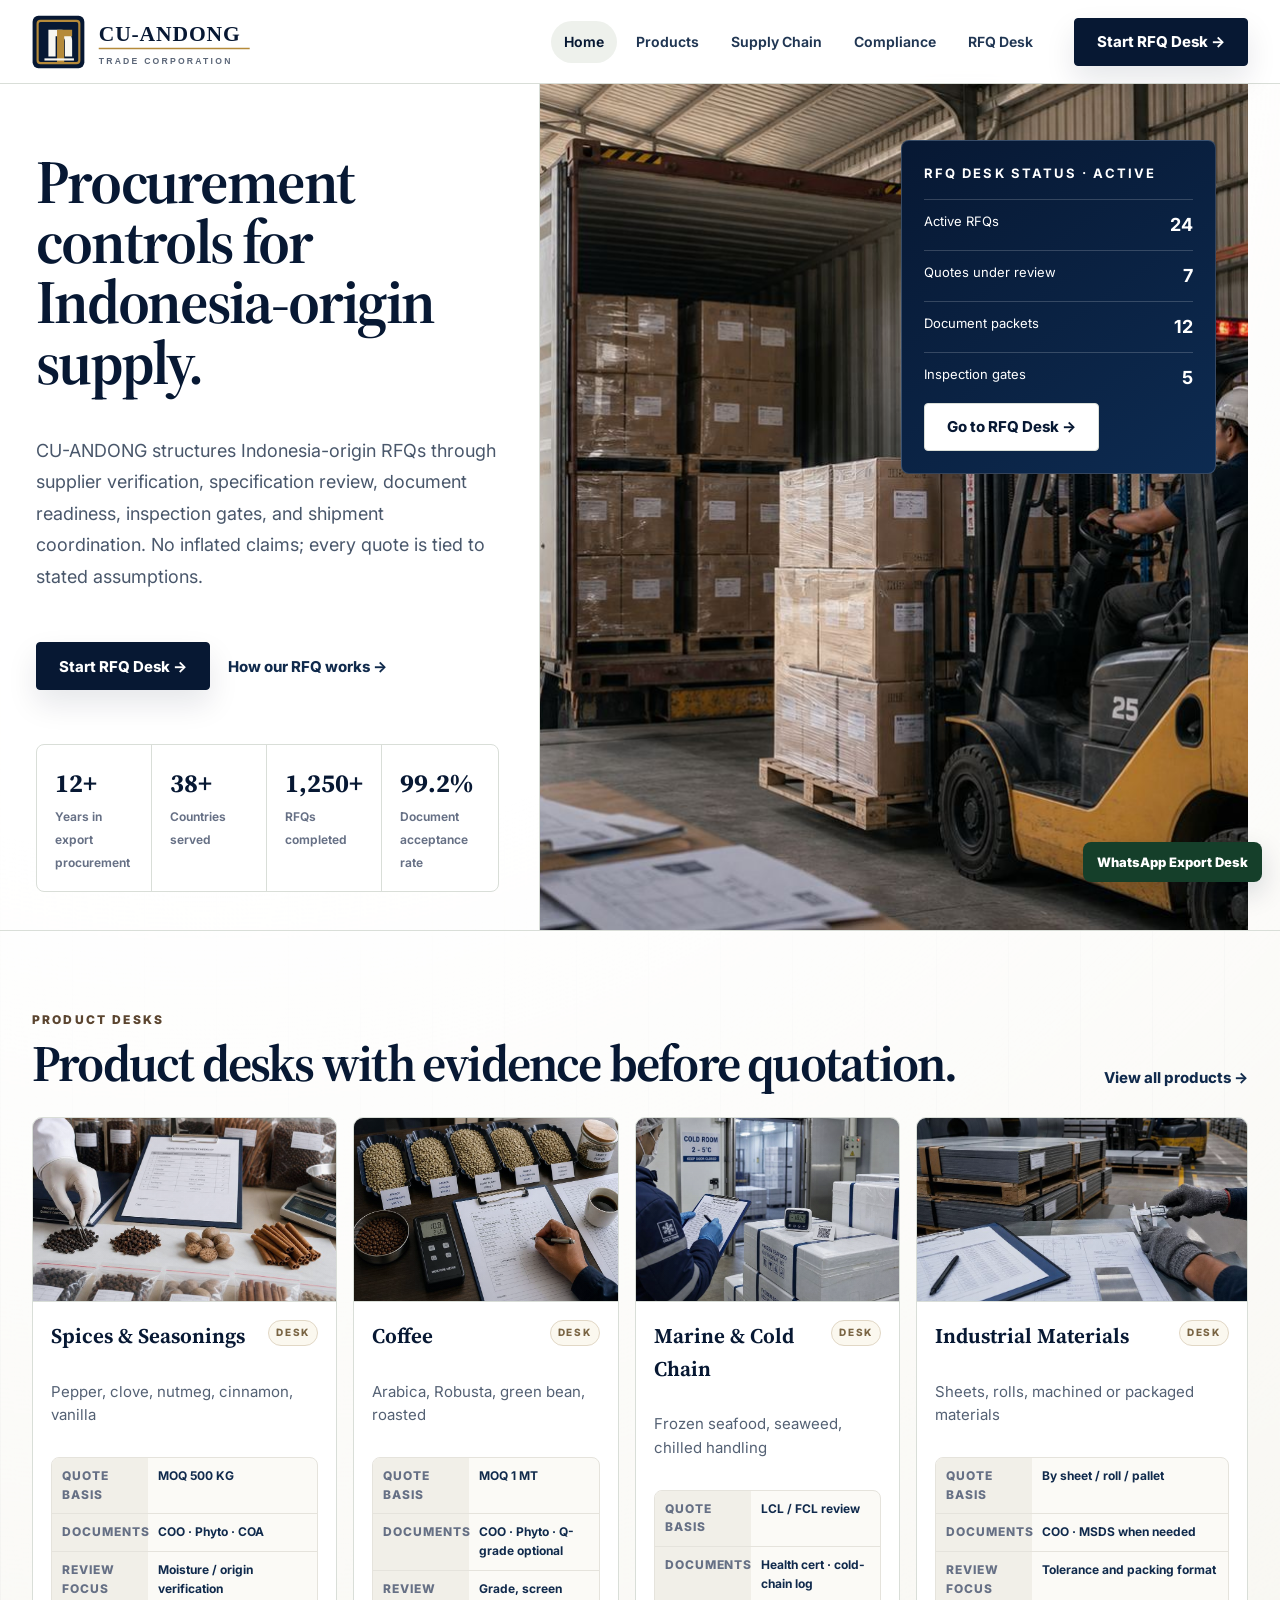
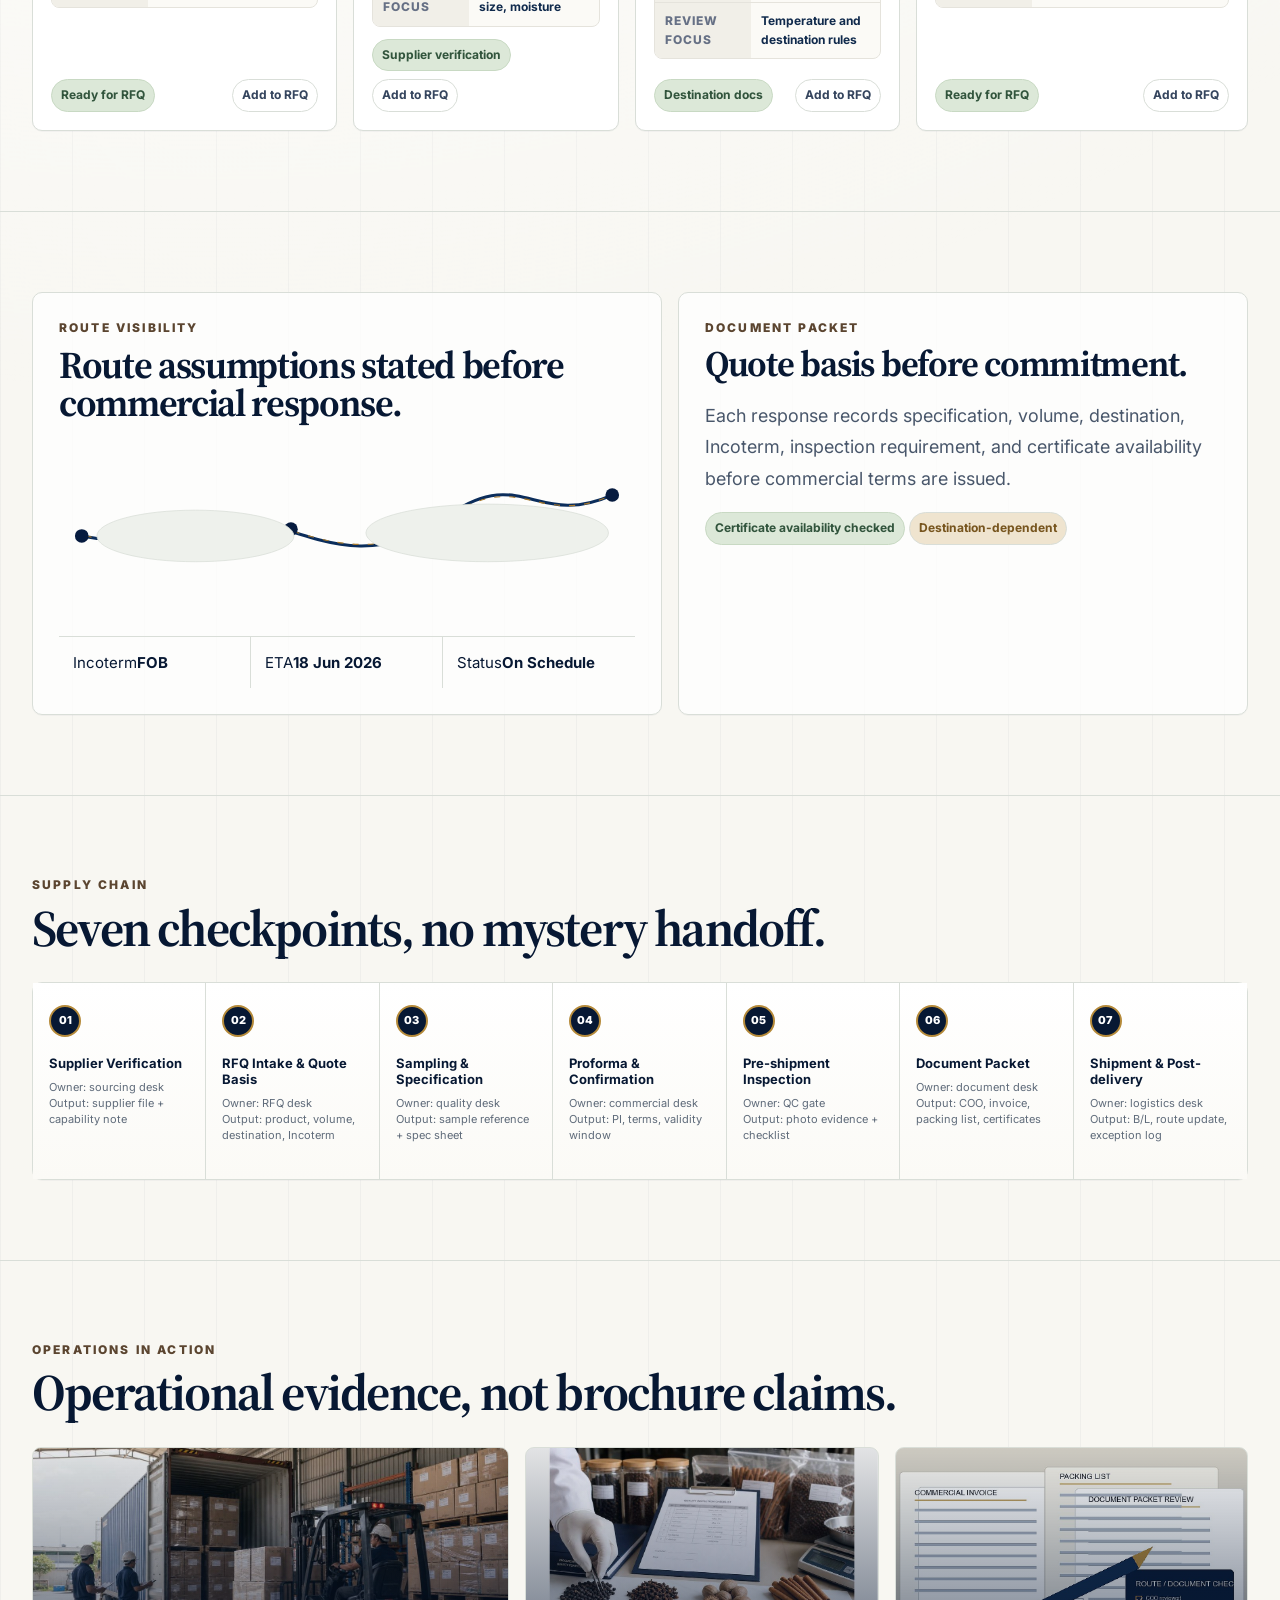
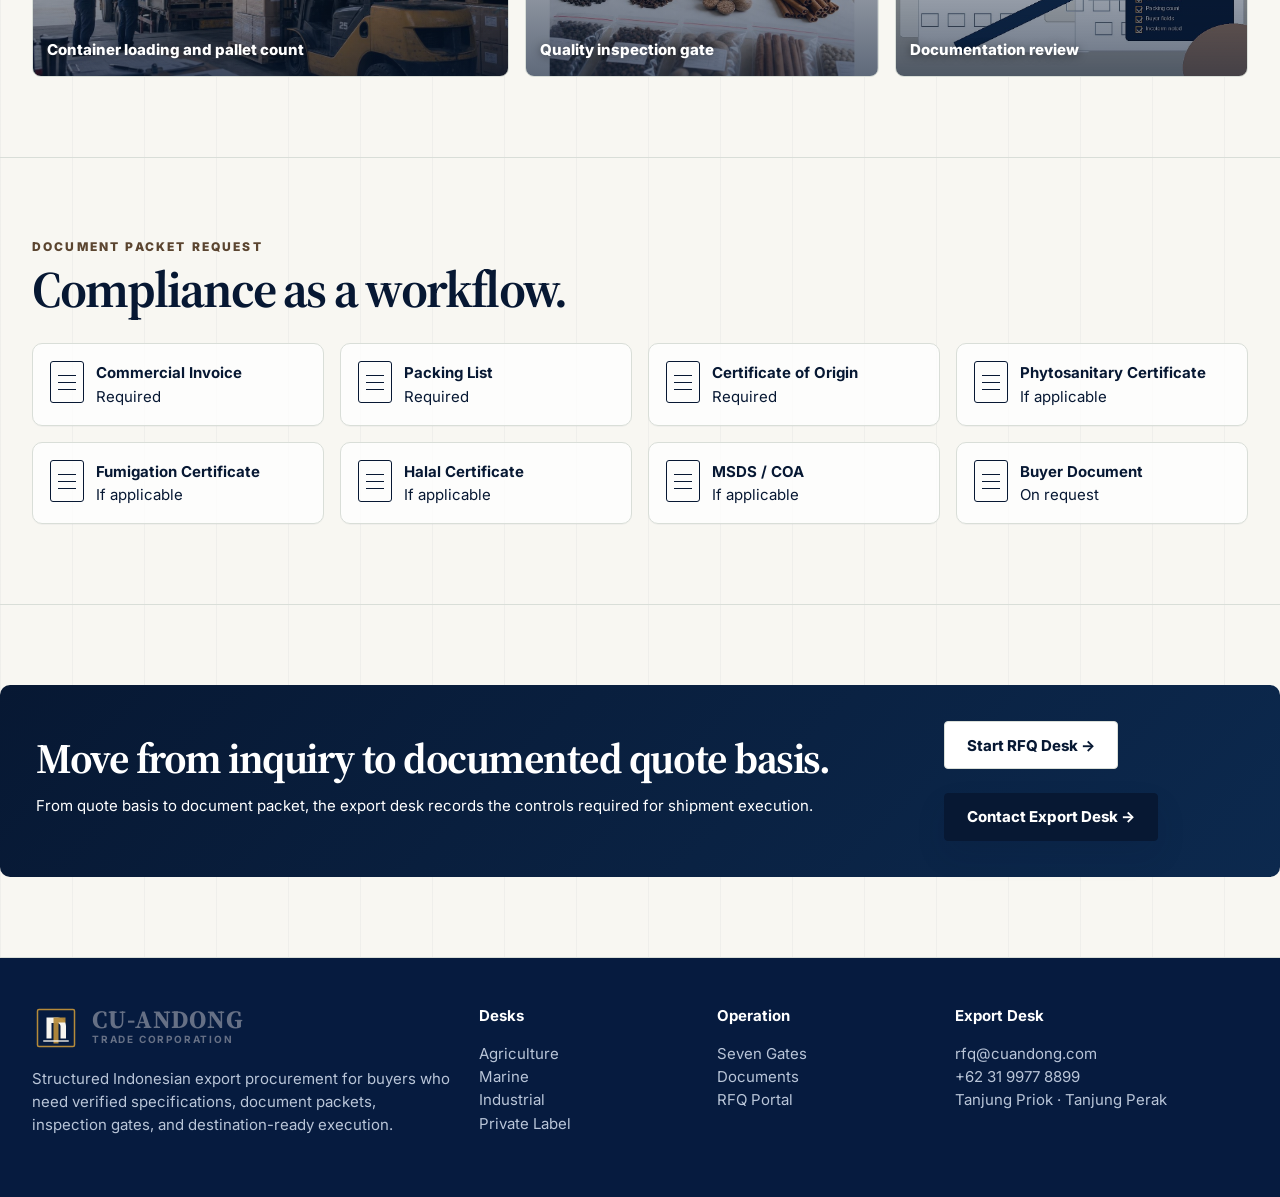
==== index.html @ 6aed6e9a "Improve product cards and export process visuals" ====
<!doctype html><html lang="en"><head><meta charset="utf-8"><meta name="viewport" content="width=device-width, initial-scale=1"><title>CU-ANDONG Trade Corporation</title><meta name="description" content="CU-ANDONG Trade Corporation — Indonesian export procurement, RFQ desk, supply chain documentation."><link rel="preconnect" href="https://fonts.googleapis.com"><link rel="preconnect" href="https://fonts.gstatic.com" crossorigin><link href="https://fonts.googleapis.com/css2?family=Source+Serif+4:opsz,wght@8..60,500;8..60,600;8..60,700&family=Inter:wght@450;600;700;800&display=swap" rel="stylesheet"><link rel="icon" href="favicon.svg"><link rel="stylesheet" href="assets/cuandong.css?v=3"></head><body><div class="page"><header class="site-header"><div class="wrap nav"><a class="brand brand-logo" href="index.html" aria-label="CU-ANDONG Trade Corporation home"><img src="assets/generated/cuandong-logo-v2.svg?v=3" alt="CU-ANDONG Trade Corporation"></a><nav class="navlinks"><a class="active" href="index.html">Home</a><a class="" href="products.html">Products</a><a class="" href="supply-chain.html">Supply Chain</a><a class="" href="compliance.html">Compliance</a><a class="" href="contact.html">RFQ Desk</a></nav><a class="rfq-btn" href="contact.html">Start RFQ Desk →</a><button class="hamb btn secondary">Menu</button></div></header><main><section class="wrap hero"><div class="hero-copy"><h1>Procurement controls for Indonesia-origin supply.</h1><p class="lead">CU-ANDONG structures Indonesia-origin RFQs through supplier verification, specification review, document readiness, inspection gates, and shipment coordination. No inflated claims; every quote is tied to stated assumptions.</p><div class="hero-actions"><a class="btn" href="contact.html">Start RFQ Desk →</a><a class="text-link" href="supply-chain.html">How our RFQ works →</a></div><div class="evidence"><div class="ev"><strong>12+</strong><span>Years in export procurement</span></div><div class="ev"><strong>38+</strong><span>Countries served</span></div><div class="ev"><strong>1,250+</strong><span>RFQs completed</span></div><div class="ev"><strong>99.2%</strong><span>Document acceptance rate</span></div></div></div><div class="hero-media"><img src="assets/generated/cuandong-warehouse-loading.jpg" alt="Indonesian export warehouse container loading"><aside class="status-panel"><h3>RFQ Desk Status · Active</h3><div class="status-row"><span>Active RFQs</span><b>24</b></div><div class="status-row"><span>Quotes under review</span><b>7</b></div><div class="status-row"><span>Document packets</span><b>12</b></div><div class="status-row"><span>Inspection gates</span><b>5</b></div><a class="btn secondary" href="contact.html">Go to RFQ Desk →</a></aside></div></section><section class="section"><div class="wrap"><div class="section-head"><div><div class="kicker">Product desks</div><h2>Product desks with evidence before quotation.</h2></div><a class="text-link" href="products.html">View all products →</a></div><div class="grid product-grid"><article class="card product"><div class="thumb spice"></div><div class="product-body"><div class="product-head"><h3>Spices & Seasonings</h3><span class="desk-code">DESK</span></div><p>Pepper, clove, nutmeg, cinnamon, vanilla</p><dl class="procure-facts"><div><dt>Quote basis</dt><dd>MOQ 500 KG</dd></div><div><dt>Documents</dt><dd>COO · Phyto · COA</dd></div><div><dt>Review focus</dt><dd>Moisture / origin verification</dd></div></dl><div class="meta product-actions"><span class="chip ok">Ready for RFQ</span><button class="chip" data-rfq="Spices & Seasonings">Add to RFQ</button></div></div></article><article class="card product"><div class="thumb coffee"></div><div class="product-body"><div class="product-head"><h3>Coffee</h3><span class="desk-code">DESK</span></div><p>Arabica, Robusta, green bean, roasted</p><dl class="procure-facts"><div><dt>Quote basis</dt><dd>MOQ 1 MT</dd></div><div><dt>Documents</dt><dd>COO · Phyto · Q-grade optional</dd></div><div><dt>Review focus</dt><dd>Grade, screen size, moisture</dd></div></dl><div class="meta product-actions"><span class="chip ok">Supplier verification</span><button class="chip" data-rfq="Coffee">Add to RFQ</button></div></div></article><article class="card product"><div class="thumb marine"></div><div class="product-body"><div class="product-head"><h3>Marine & Cold Chain</h3><span class="desk-code">DESK</span></div><p>Frozen seafood, seaweed, chilled handling</p><dl class="procure-facts"><div><dt>Quote basis</dt><dd>LCL / FCL review</dd></div><div><dt>Documents</dt><dd>Health cert · cold-chain log</dd></div><div><dt>Review focus</dt><dd>Temperature and destination rules</dd></div></dl><div class="meta product-actions"><span class="chip ok">Destination docs</span><button class="chip" data-rfq="Marine & Cold Chain">Add to RFQ</button></div></div></article><article class="card product"><div class="thumb ind"></div><div class="product-body"><div class="product-head"><h3>Industrial Materials</h3><span class="desk-code">DESK</span></div><p>Sheets, rolls, machined or packaged materials</p><dl class="procure-facts"><div><dt>Quote basis</dt><dd>By sheet / roll / pallet</dd></div><div><dt>Documents</dt><dd>COO · MSDS when needed</dd></div><div><dt>Review focus</dt><dd>Tolerance and packing format</dd></div></dl><div class="meta product-actions"><span class="chip ok">Ready for RFQ</span><button class="chip" data-rfq="Industrial Materials">Add to RFQ</button></div></div></article></div></div></section><section class="section"><div class="wrap route"><div class="panel map"><div class="kicker">Route visibility</div><h2 style="font-size:38px">Route assumptions stated before commercial response.</h2><svg viewBox="0 0 760 210" aria-hidden="true"><path d="M30 130 C120 150 180 82 270 112 S420 168 515 102 630 120 730 76" fill="none" stroke="#0b2d5b" stroke-width="4"/><path d="M35 130 C122 149 185 85 271 112 S421 165 516 103 632 120 730 76" fill="none" stroke="#a7782a" stroke-width="1.5" stroke-dasharray="8 12"/><g fill="#061b3f"><circle cx="30" cy="130" r="9"/><circle cx="306" cy="121" r="9"/><circle cx="515" cy="102" r="9"/><circle cx="730" cy="76" r="9"/></g><g fill="#eef1ec" stroke="#d9ded8"><ellipse cx="180" cy="130" rx="130" ry="34"/><ellipse cx="565" cy="126" rx="160" ry="38"/></g></svg><div class="route-stats"><div><span>Incoterm</span><b>FOB</b></div><div><span>ETA</span><b>18 Jun 2026</b></div><div><span>Status</span><b>On Schedule</b></div></div></div><div class="panel" style="padding:26px"><div class="kicker">Document packet</div><h2 style="font-size:36px">Quote basis before commitment.</h2><p class="lead">Each response records specification, volume, destination, Incoterm, inspection requirement, and certificate availability before commercial terms are issued.</p><span class="chip ok">Certificate availability checked</span> <span class="chip warn">Destination-dependent</span></div></div></section><section class="section"><div class="wrap"><div class="section-head"><div><div class="kicker">Supply chain</div><h2>Seven checkpoints, no mystery handoff.</h2></div></div><div class="panel workflow control-flow"><div class="gate"><div class="num">01</div><div class="ico">⌂</div><b>Supplier Verification</b><small>Owner: sourcing desk<br>Output: supplier file + capability note</small></div><div class="gate"><div class="num">02</div><div class="ico">□</div><b>RFQ Intake & Quote Basis</b><small>Owner: RFQ desk<br>Output: product, volume, destination, Incoterm</small></div><div class="gate"><div class="num">03</div><div class="ico">◇</div><b>Sampling & Specification</b><small>Owner: quality desk<br>Output: sample reference + spec sheet</small></div><div class="gate"><div class="num">04</div><div class="ico">≡</div><b>Proforma & Confirmation</b><small>Owner: commercial desk<br>Output: PI, terms, validity window</small></div><div class="gate"><div class="num">05</div><div class="ico">✓</div><b>Pre-shipment Inspection</b><small>Owner: QC gate<br>Output: photo evidence + checklist</small></div><div class="gate"><div class="num">06</div><div class="ico">▣</div><b>Document Packet</b><small>Owner: document desk<br>Output: COO, invoice, packing list, certificates</small></div><div class="gate"><div class="num">07</div><div class="ico">↗</div><b>Shipment & Post-delivery</b><small>Owner: logistics desk<br>Output: B/L, route update, exception log</small></div></div></div></section><section class="section"><div class="wrap"><div class="section-head"><div><div class="kicker">Operations in action</div><h2>Operational evidence, not brochure claims.</h2></div></div><div class="grid ops"><div class="photo op-loading">Container loading and pallet count</div><div class="photo op-qc">Quality inspection gate</div><div class="photo op-docs">Documentation review</div></div></div></section><section class="section"><div class="wrap"><div class="section-head"><div><div class="kicker">Document packet request</div><h2>Compliance as a workflow.</h2></div></div><div class="grid doc-grid"><article class="card doc"><i></i><div><b>Commercial Invoice</b><br><span>Required</span></div></article><article class="card doc"><i></i><div><b>Packing List</b><br><span>Required</span></div></article><article class="card doc"><i></i><div><b>Certificate of Origin</b><br><span>Required</span></div></article><article class="card doc"><i></i><div><b>Phytosanitary Certificate</b><br><span>If applicable</span></div></article><article class="card doc"><i></i><div><b>Fumigation Certificate</b><br><span>If applicable</span></div></article><article class="card doc"><i></i><div><b>Halal Certificate</b><br><span>If applicable</span></div></article><article class="card doc"><i></i><div><b>MSDS / COA</b><br><span>If applicable</span></div></article><article class="card doc"><i></i><div><b>Buyer Document</b><br><span>On request</span></div></article></div></div></section><section class="section"><div class="wrap close"><div><h2>Move from inquiry to documented quote basis.</h2><p>From quote basis to document packet, the export desk records the controls required for shipment execution.</p></div><div><a class="btn secondary" href="contact.html">Start RFQ Desk →</a><br><br><a class="btn" href="mailto:rfq@cuandong.com">Contact Export Desk →</a></div></div></section></main><footer class="footer"><div class="wrap footgrid"><div><div class="brand"><span class="mark">CD</span><span><b>CU-ANDONG</b><span>Trade Corporation</span></span></div><p>Structured Indonesian export procurement for buyers who need verified specifications, document packets, inspection gates, and destination-ready execution.</p></div><div><h4>Desks</h4><p><a href="products.html">Agriculture</a><br><a href="products.html">Marine</a><br><a href="products.html">Industrial</a><br><a href="products.html">Private Label</a></p></div><div><h4>Operation</h4><p><a href="supply-chain.html">Seven Gates</a><br><a href="compliance.html">Documents</a><br><a href="contact.html">RFQ Portal</a></p></div><div><h4>Export Desk</h4><p>rfq@cuandong.com<br>+62 31 9977 8899<br>Tanjung Priok · Tanjung Perak</p></div></div></footer><a class="wa" href="https://wa.me/623199778899?text=Hi%20CU-ANDONG%2C%20I%20want%20to%20discuss%20an%20RFQ%20draft.">WhatsApp Export Desk</a><div class="toast"></div></div><script src="assets/cuandong.js"></script></body></html>
---- assets/cuandong.css ----
:root{
  --ink:#061b3f; --ink-2:#0b2d5b; --muted:#667085; --paper:#f7f5ef; --white:#fff; --line:#d9ded8; --brass:#a7782a; --sage:#dce8d8; --sage-ink:#31543c; --warn:#efe4cf; --danger:#ead8d1; --shadow:0 24px 70px rgba(6,27,63,.10); --r:18px; --serif:"Fraunces", Georgia, serif; --sans:Inter, ui-sans-serif, system-ui, -apple-system, Segoe UI, Arial, sans-serif; }
*{box-sizing:border-box} html{scroll-behavior:smooth} body{margin:0;background:var(--paper);color:var(--ink);font-family:var(--sans);font-size:15px;line-height:1.55} a{color:inherit;text-decoration:none} img{max-width:100%;display:block} button,input,select,textarea{font:inherit}.page{min-height:100vh;background:radial-gradient(circle at 16% 0%,#fff 0 19%,transparent 44%),linear-gradient(90deg,rgba(6,27,63,.035) 1px,transparent 1px),var(--paper);background-size:auto,72px 72px,auto}.wrap{max-width:1440px;margin:auto;padding:0 32px}.site-header{height:84px;background:rgba(255,255,255,.82);backdrop-filter:blur(18px);border-bottom:1px solid var(--line);position:sticky;top:0;z-index:20}.nav{height:84px;display:flex;align-items:center;gap:28px}.brand{display:flex;align-items:center;gap:12px;font-weight:800;letter-spacing:.04em}.mark{width:42px;height:42px;border:2px solid var(--brass);display:grid;place-items:center;color:var(--brass);font-weight:900}.brand b{font-family:var(--serif);font-size:25px;line-height:.92}.brand span{display:block;font-size:10px;letter-spacing:.18em;text-transform:uppercase;color:var(--muted);font-weight:700}.navlinks{margin-left:auto;display:flex;gap:6px;align-items:center}.navlinks a{padding:10px 13px;border-radius:999px;color:#203653;font-weight:650;font-size:14px}.navlinks a:hover,.navlinks a.active{background:#eef1ec;color:var(--ink)}.rfq-btn,.btn{height:48px;padding:0 22px;border-radius:6px;border:1px solid var(--ink);background:var(--ink);color:#fff;display:inline-flex;align-items:center;justify-content:center;gap:12px;font-weight:760;box-shadow:0 10px 24px rgba(6,27,63,.14);transition:.2s}.rfq-btn:hover,.btn:hover{transform:translateY(-1px);background:#0a2a5f}.btn.secondary{background:#fff;color:var(--ink);box-shadow:none;border-color:var(--line)}.btn.secondary:hover{border-color:var(--ink)}.hamb{display:none}.hero{display:grid;grid-template-columns:5fr 7fr;min-height:615px;border-bottom:1px solid var(--line)}.hero-copy{padding:68px 40px 38px 4px;display:flex;flex-direction:column;justify-content:center}.hero h1,.display{font-family:var(--serif);font-size:clamp(46px,5vw,82px);line-height:.94;letter-spacing:-.055em;margin:0 0 24px}.lead{font-size:18px;line-height:1.75;color:#576273;max-width:620px}.hero-actions{display:flex;gap:18px;align-items:center;margin:32px 0}.text-link{font-weight:760;color:var(--ink-2);display:inline-flex;gap:10px}.evidence{display:grid;grid-template-columns:repeat(4,1fr);border:1px solid var(--line);background:rgba(255,255,255,.75);border-radius:8px;margin-top:22px}.ev{padding:18px 18px;border-right:1px solid var(--line)}.ev:last-child{border-right:0}.ev strong{display:block;font-family:var(--serif);font-size:26px}.ev span{font-size:12px;color:var(--muted);font-weight:650}.hero-media{position:relative;min-height:560px;border-left:1px solid var(--line);overflow:hidden;background:#ddd}.hero-media img{width:100%;height:100%;object-fit:cover}.status-panel{position:absolute;right:32px;top:56px;width:315px;background:linear-gradient(145deg,#061b3f,#0a3265);color:#fff;border:1px solid rgba(255,255,255,.18);box-shadow:var(--shadow);padding:22px;border-radius:8px}.status-panel h3{margin:0 0 16px;font-size:13px;letter-spacing:.16em;text-transform:uppercase}.status-row{display:flex;justify-content:space-between;border-top:1px solid rgba(255,255,255,.18);padding:11px 0;font-size:13px}.status-row b{font-size:18px}.section{padding:80px 0;border-bottom:1px solid var(--line)}.section-head{display:flex;justify-content:space-between;gap:28px;align-items:end;margin-bottom:28px}.kicker{font-size:12px;text-transform:uppercase;letter-spacing:.18em;font-weight:850;color:var(--ink-2)}h2{font-family:var(--serif);font-size:clamp(34px,4vw,58px);line-height:1;margin:8px 0 0;letter-spacing:-.04em}.grid{display:grid;gap:16px}.product-grid{grid-template-columns:1.15fr 1fr 1fr 1.25fr}.card,.panel{background:rgba(255,255,255,.76);border:1px solid var(--line);border-radius:10px;box-shadow:0 1px 0 rgba(6,27,63,.03)}.product{overflow:hidden;transition:.2s}.product:hover{transform:translateY(-3px);box-shadow:var(--shadow)}.thumb{height:170px;background:linear-gradient(135deg,rgba(6,27,63,.10),rgba(167,120,42,.12)),var(--img);background-size:cover;background-position:center;border-bottom:1px solid var(--line)}.thumb.coffee{--img:radial-gradient(circle at 20% 40%,#5c321c 0 12%,transparent 13%),radial-gradient(circle at 65% 55%,#28160e 0 10%,transparent 11%),linear-gradient(135deg,#9b6b3f,#24130d)}.thumb.spice{--img:radial-gradient(circle at 25% 35%,#d8b36a 0 11%,transparent 12%),radial-gradient(circle at 60% 50%,#7b3f1d 0 10%,transparent 11%),linear-gradient(135deg,#ead4a4,#6b2e17)}.thumb.marine{--img:linear-gradient(135deg,#d8f0ef,#18546b)}.thumb.ind{--img:linear-gradient(135deg,#c7cbd0,#4c5866)}.thumb.consumer{--img:linear-gradient(135deg,#fbf7ef,#b98b48)}.product-body{padding:18px}.product h3{margin:0 0 8px;font-size:19px}.meta{display:flex;flex-wrap:wrap;gap:8px;margin-top:16px}.chip{display:inline-flex;align-items:center;gap:6px;border:1px solid var(--line);background:#fff;padding:6px 9px;border-radius:999px;font-size:12px;font-weight:720;color:#35455e}.chip.ok{background:var(--sage);color:var(--sage-ink);border-color:#c8d9c3}.chip.warn{background:var(--warn);color:#77551e}.route{display:grid;grid-template-columns:1.05fr .95fr;gap:16px}.map{padding:26px;min-height:332px;position:relative;overflow:hidden}.map svg{width:100%;height:190px}.route-stats{display:grid;grid-template-columns:repeat(3,1fr);gap:0;border-top:1px solid var(--line);margin-top:18px}.route-stats div{padding:14px;border-right:1px solid var(--line)}.route-stats div:last-child{border:0}.workflow{display:grid;grid-template-columns:repeat(7,1fr);gap:0;overflow:hidden}.gate{padding:20px 14px;text-align:center;border-right:1px solid var(--line);min-height:145px}.gate:last-child{border-right:0}.gate .num{font-weight:850;color:var(--brass);font-size:12px}.gate .ico{width:42px;height:42px;border:1px solid var(--ink);display:grid;place-items:center;margin:14px auto;border-radius:5px}.ops{grid-template-columns:1.35fr 1fr 1fr}.photo{min-height:220px;background-image:linear-gradient(120deg,rgba(6,27,63,.15),rgba(167,120,42,.15)),url('generated/cuandong-warehouse-loading.jpg');background-size:cover;background-position:center;border-radius:9px;border:1px solid var(--line);display:flex;align-items:end;padding:14px;color:white;text-shadow:0 1px 8px rgba(0,0,0,.5);font-weight:800}.doc-grid{grid-template-columns:repeat(4,1fr)}.doc{padding:17px;display:flex;gap:12px;align-items:flex-start}.doc i{width:34px;height:42px;border:1.5px solid var(--ink);border-radius:3px;position:relative}.doc i:after{content:"";position:absolute;left:7px;right:7px;top:13px;height:1px;background:var(--ink);box-shadow:0 7px 0 var(--ink),0 14px 0 var(--ink)}.close{background:linear-gradient(135deg,#061b3f,#082d62);color:#fff;border-radius:10px;padding:36px;display:grid;grid-template-columns:1fr 300px;align-items:center;gap:20px}.close h2{color:#fff;font-size:42px}.close .btn.secondary{background:#fff}.footer{padding:46px 0;background:#061b3f;color:#dbe5f6}.footgrid{display:grid;grid-template-columns:2fr 1fr 1fr 1.4fr;gap:28px}.footgrid h4{color:#fff;margin:0 0 12px}.footgrid a,.footgrid p{color:#b9c5d8}.subhero{padding:64px 0 36px;border-bottom:1px solid var(--line);display:grid;grid-template-columns:1.2fr .8fr;gap:34px;align-items:end}.filterbar{display:flex;gap:12px;flex-wrap:wrap;margin:22px 0}.searchbox{height:52px;border:1px solid var(--line);background:#fff;border-radius:8px;padding:0 16px;min-width:280px}.table{width:100%;border-collapse:collapse;background:#fff;border:1px solid var(--line);border-radius:10px;overflow:hidden}.table th,.table td{padding:16px;border-bottom:1px solid var(--line);text-align:left}.table th{font-size:12px;letter-spacing:.12em;text-transform:uppercase;color:#516070;background:#f3f1ea}.split{display:grid;grid-template-columns:1fr 380px;gap:20px}.rfq-form{display:grid;gap:18px}.field{display:grid;gap:7px}.field label{font-weight:760}.field input,.field select,.field textarea{border:1px solid var(--line);border-radius:8px;background:#fff;min-height:50px;padding:12px 14px;color:var(--ink)}.field textarea{min-height:132px}.sidebar{position:sticky;top:104px;align-self:start;padding:22px}.summary-line{display:flex;justify-content:space-between;border-bottom:1px solid var(--line);padding:12px 0}.toast{position:fixed;right:24px;bottom:24px;background:#061b3f;color:white;padding:14px 18px;border-radius:8px;box-shadow:var(--shadow);opacity:0;transform:translateY(10px);transition:.25s;z-index:50}.toast.show{opacity:1;transform:none}.wa{position:fixed;right:22px;bottom:22px;background:#153f2a;color:#fff;border-radius:999px;padding:14px 18px;font-weight:850;box-shadow:var(--shadow);z-index:30}.mobile-only{display:none}
@media(max-width:980px){.wrap{padding:0 20px}.navlinks{display:none}.hamb{display:block;margin-left:auto}.hero,.subhero,.route,.split,.close{grid-template-columns:1fr}.hero-copy{padding:54px 0}.hero-media{border-left:0;min-height:420px}.status-panel{left:20px;right:20px;top:auto;bottom:20px;width:auto}.evidence,.product-grid,.doc-grid,.ops,.footgrid{grid-template-columns:1fr 1fr}.workflow{grid-template-columns:repeat(2,1fr)}.gate{text-align:left}.section{padding:64px 0}.close{padding:26px}.wa{left:16px;right:16px;text-align:center}.mobile-only{display:block}}
@media(max-width:620px){.brand b{font-size:20px}.hero h1{font-size:44px}.hero-actions{flex-direction:column;align-items:stretch}.btn{width:100%}.evidence,.product-grid,.doc-grid,.ops,.footgrid{grid-template-columns:1fr}.route-stats{grid-template-columns:1fr}.section-head{display:block}.searchbox{width:100%;min-width:0}.table{font-size:13px}.table th:nth-child(4),.table td:nth-child(4){display:none}}
@media(max-width:620px){.site-header .rfq-btn{display:none}.nav{gap:12px}.brand{min-width:0;gap:9px}.brand .mark{width:40px;height:40px;flex:0 0 40px}.brand b{font-size:18px;letter-spacing:.08em}.brand > span:last-child{max-width:142px}.brand > span:last-child span{font-size:9px}.hamb{height:42px;padding:0 14px}.wa{bottom:20px;padding:13px 14px}.evidence{display:block}.ev{border-right:0;border-bottom:1px solid var(--line)}.ev:last-child{border-bottom:0}.hero-media{margin-top:24px}.status-panel{position:relative;left:auto;right:auto;bottom:auto;top:auto;margin:14px 0 0}.hero-media{display:flex;flex-direction:column}.hero-media img{height:300px}.display{font-size:42px}}
@media(max-width:620px){.brand > span:last-child{display:none}.hamb{margin-left:auto;min-width:128px}.site-header,.nav{height:72px}}
/* Investor-grade correction pass */
:root{--serif:"Source Serif 4", Georgia, "Times New Roman", serif; --sans:Inter, ui-sans-serif, system-ui, -apple-system, Segoe UI, Arial, sans-serif; --ink:#071833; --ink-2:#102a4c; --paper:#f8f7f2; --brass:#9a742e;}
.brand{letter-spacing:.06em}.brand b{font-family:var(--serif);font-weight:700;letter-spacing:.035em}.mark{border:0!important;background:url('generated/cuandong-seal.svg') center/contain no-repeat!important;color:transparent!important;width:48px!important;height:48px!important}.hero h1,.display,h2{font-family:var(--serif);font-weight:650;letter-spacing:-.035em}.hero h1{font-size:clamp(44px,4.8vw,74px);line-height:.98}.lead{color:#49576b}.btn,.rfq-btn{border-radius:4px;box-shadow:0 14px 30px rgba(7,24,51,.10)}.thumb.spice{--img:url('generated/category-spices.jpg')}.thumb.coffee{--img:url('generated/category-coffee.jpg')}.thumb.marine{--img:url('generated/category-marine.jpg')}.thumb.ind{--img:url('generated/category-industrial.jpg')}.thumb{background-image:linear-gradient(180deg,rgba(7,24,51,.02),rgba(7,24,51,.08)),var(--img)!important;background-size:cover!important;background-position:center!important;height:190px}.product h3{font-family:var(--serif);font-weight:650;font-size:21px}.product-body p{color:#546174}.kicker{color:#5b4530}.status-panel{background:linear-gradient(145deg,#071833,#0d2b51)}.close{background:linear-gradient(135deg,#071833,#0c294e)}
@media(max-width:620px){.mark{width:40px!important;height:40px!important}.hero h1{font-size:39px;line-height:1.03}.thumb{height:210px}.wa{font-size:14px}}

/* Explicit logo v2: no CSS-only fake mark, avoids stale CD text rendering */
.brand-logo{display:flex;align-items:center;width:260px;min-width:220px;height:64px;gap:0;letter-spacing:0}.brand-logo img{width:100%;height:64px;object-fit:contain;object-position:left center}.brand-logo .mark,.brand-logo b,.brand-logo span{display:none!important}.site-header .brand-logo:hover{opacity:.94}.footer .brand-logo{width:230px;height:58px}.footer .brand-logo img{height:58px;filter:none}
@media(max-width:620px){.brand-logo{width:52px!important;min-width:52px!important;height:52px;overflow:hidden}.brand-logo img{width:214px;height:52px;max-width:none}.nav{justify-content:space-between}.hamb{margin-left:0;flex:1}}
/* Professional procurement cards + seven-gate control timeline */
.product-grid{align-items:stretch}.product{display:flex;flex-direction:column;overflow:hidden;background:#fff}.product .thumb{height:184px;border-bottom:1px solid var(--line)}.product-body{display:flex;flex-direction:column;gap:12px;flex:1}.product-head{display:flex;justify-content:space-between;align-items:start;gap:12px}.product-head h3{margin:0}.desk-code{font-size:10px;letter-spacing:.18em;color:#7a6544;border:1px solid #e1d7c5;background:#fbf8ef;border-radius:999px;padding:4px 7px;font-weight:800}.procure-facts{margin:4px 0 0;border:1px solid #e5e3dc;border-radius:8px;overflow:hidden;background:#fbfaf6}.procure-facts div{display:grid;grid-template-columns:96px 1fr;border-bottom:1px solid #e5e3dc}.procure-facts div:last-child{border-bottom:0}.procure-facts dt,.procure-facts dd{margin:0;padding:9px 10px;font-size:12px}.procure-facts dt{color:#667085;background:#f1efe8;font-weight:800;text-transform:uppercase;letter-spacing:.08em}.procure-facts dd{color:#102a4c;font-weight:700}.product-actions{margin-top:auto;justify-content:space-between}.product-actions button{cursor:pointer}.product-actions button:hover{border-color:#071833;background:#071833;color:#fff}.control-flow{position:relative;display:grid;grid-template-columns:repeat(7,1fr);background:#fff;padding:0;overflow:visible}.control-flow:before{content:"";position:absolute;left:7%;right:7%;top:58px;height:2px;background:linear-gradient(90deg,#b58a3a,#071833);opacity:.35}.control-flow .gate{position:relative;text-align:left;padding:22px 16px 18px;min-height:196px;background:linear-gradient(180deg,#fff,#fbfaf6);border-right:1px solid var(--line)}.control-flow .gate:last-child{border-right:0}.control-flow .gate .num{position:relative;z-index:1;width:32px;height:32px;border-radius:50%;display:grid;place-items:center;background:#071833;color:#fff;border:2px solid #b58a3a;font-size:11px;margin-bottom:18px}.control-flow .gate .ico{display:none}.control-flow .gate b{display:block;font-size:13px;line-height:1.25;color:#071833;margin-bottom:9px}.control-flow .gate small{display:block;color:#5f6b7a;font-size:11px;line-height:1.45}.control-flow .gate:hover{background:#f6f2e8}.ops .photo{min-height:230px}.op-loading{background-image:linear-gradient(180deg,rgba(7,24,51,.06),rgba(7,24,51,.65)),url('generated/operations-container-loading.jpg')!important}.op-qc{background-image:linear-gradient(180deg,rgba(7,24,51,.05),rgba(7,24,51,.62)),url('generated/operations-quality-inspection.jpg')!important}.op-docs{background-image:linear-gradient(180deg,rgba(7,24,51,.05),rgba(7,24,51,.62)),url('generated/operations-documentation-review.jpg')!important}.photo{background-size:cover!important;background-position:center!important}
@media(max-width:1100px){.control-flow{grid-template-columns:repeat(2,1fr)}.control-flow:before{display:none}.control-flow .gate{min-height:150px}.product-grid{grid-template-columns:1fr 1fr}}
@media(max-width:620px){.product-grid{grid-template-columns:1fr}.procure-facts div{grid-template-columns:1fr}.procure-facts dt{padding-bottom:2px}.procure-facts dd{padding-top:2px}.control-flow{grid-template-columns:1fr}.control-flow .gate{min-height:unset}.ops .photo{min-height:200px}}
/* Keep WhatsApp desk useful without covering product evidence cards */
@media(min-width:981px){.wa{right:18px;bottom:18px;border-radius:8px;padding:10px 14px;font-size:13px;box-shadow:0 10px 28px rgba(7,24,51,.16)}}
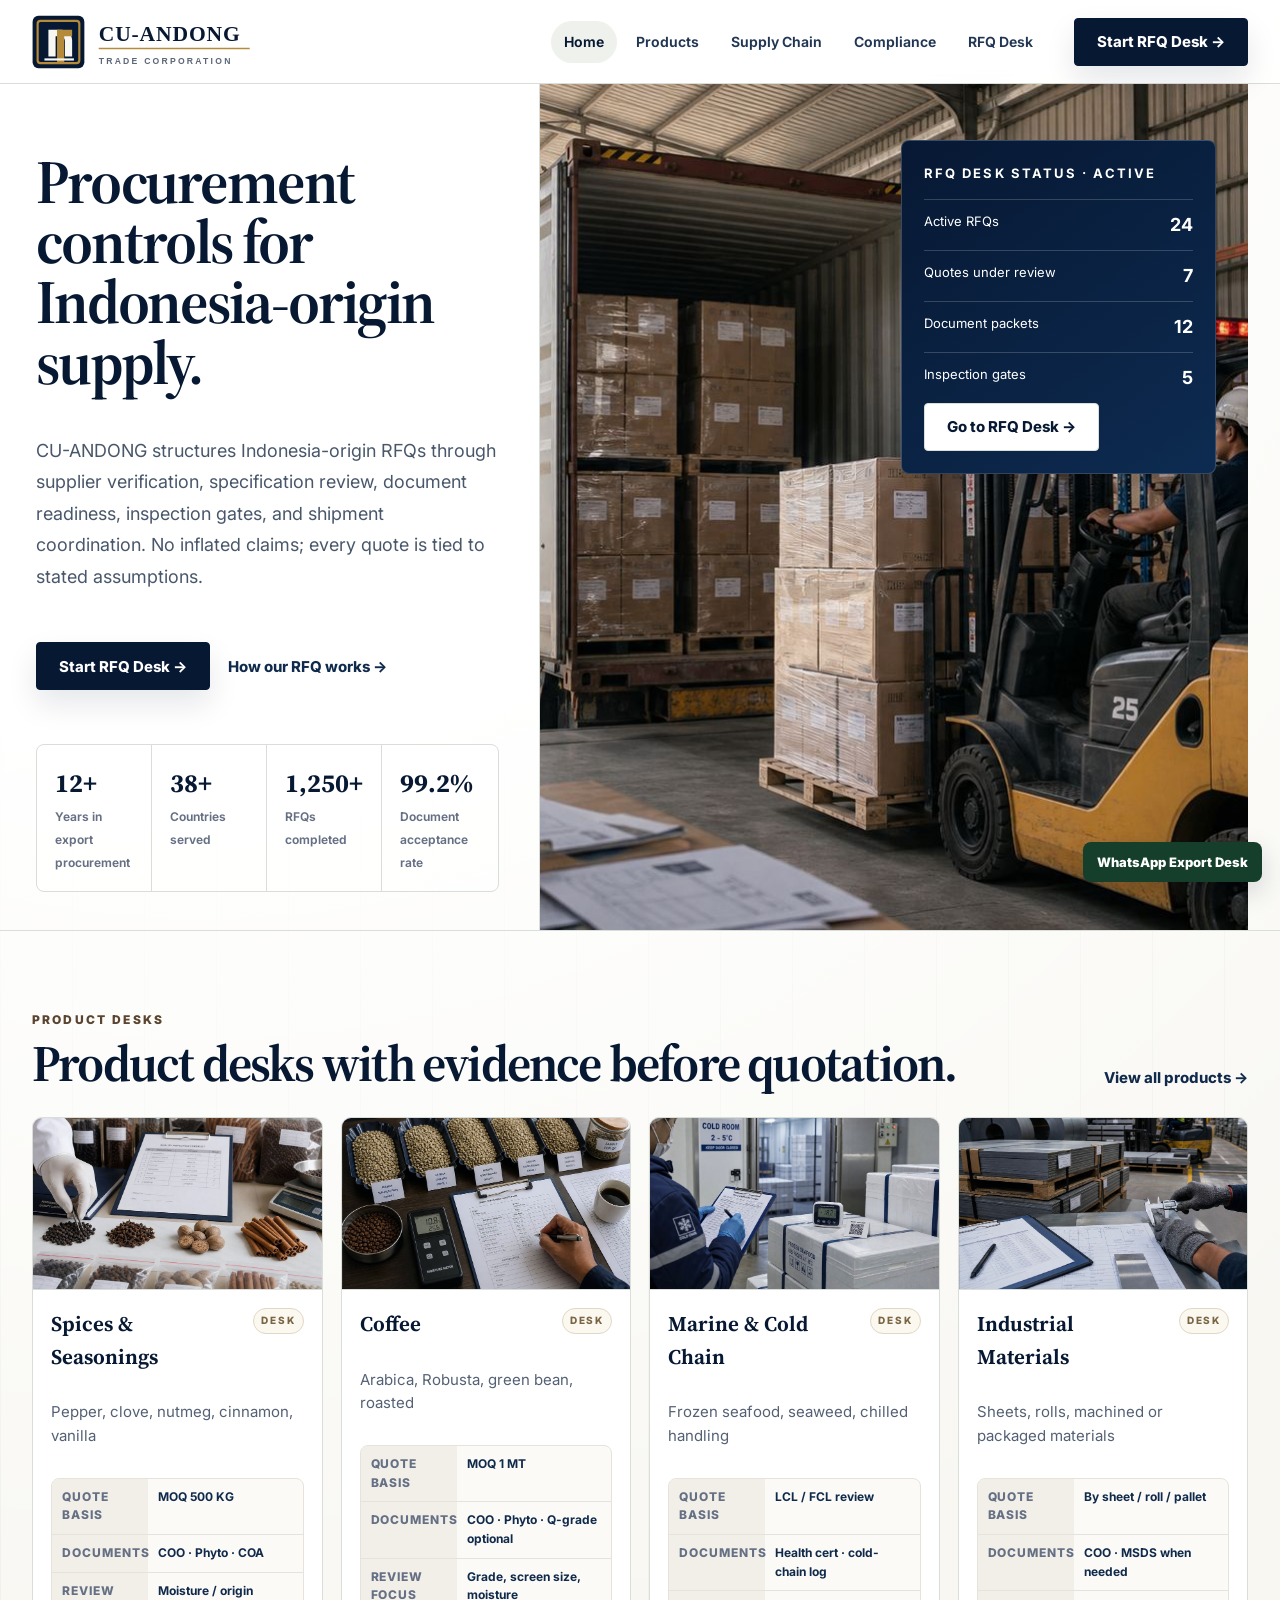
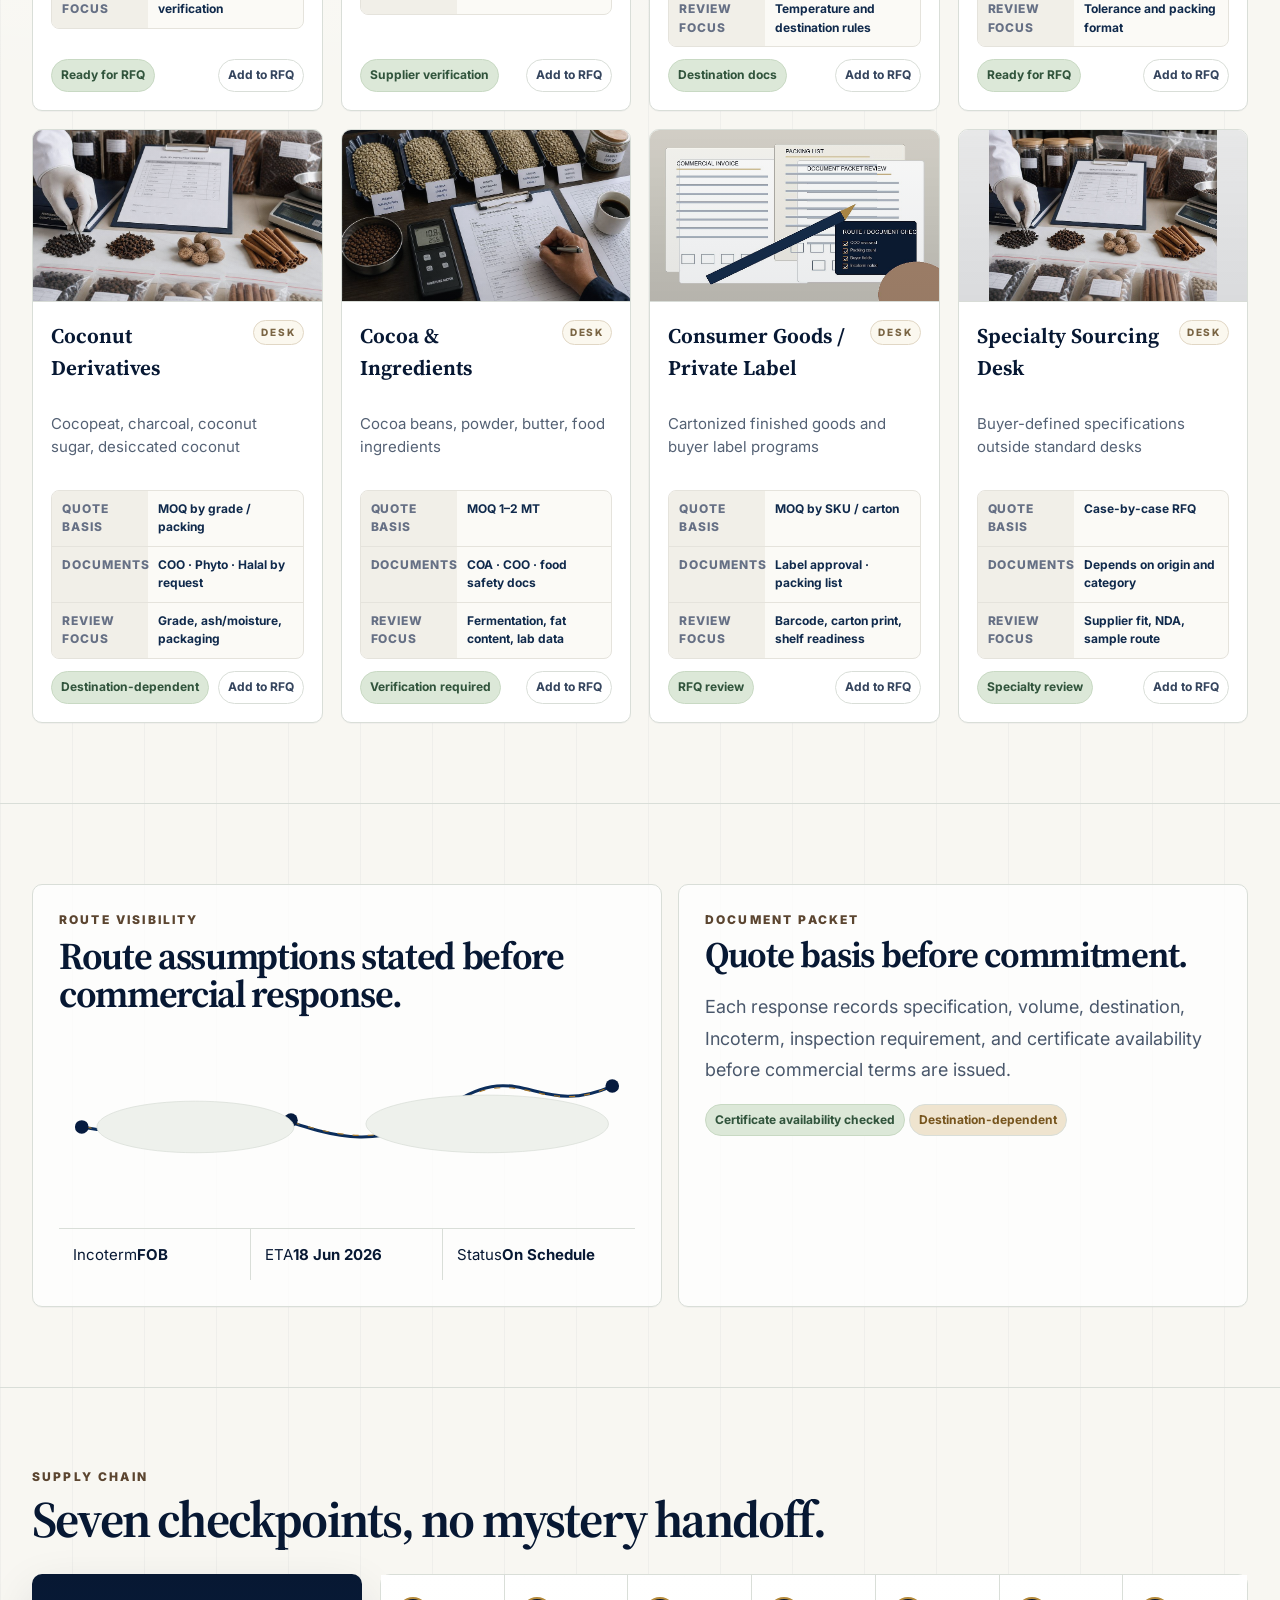
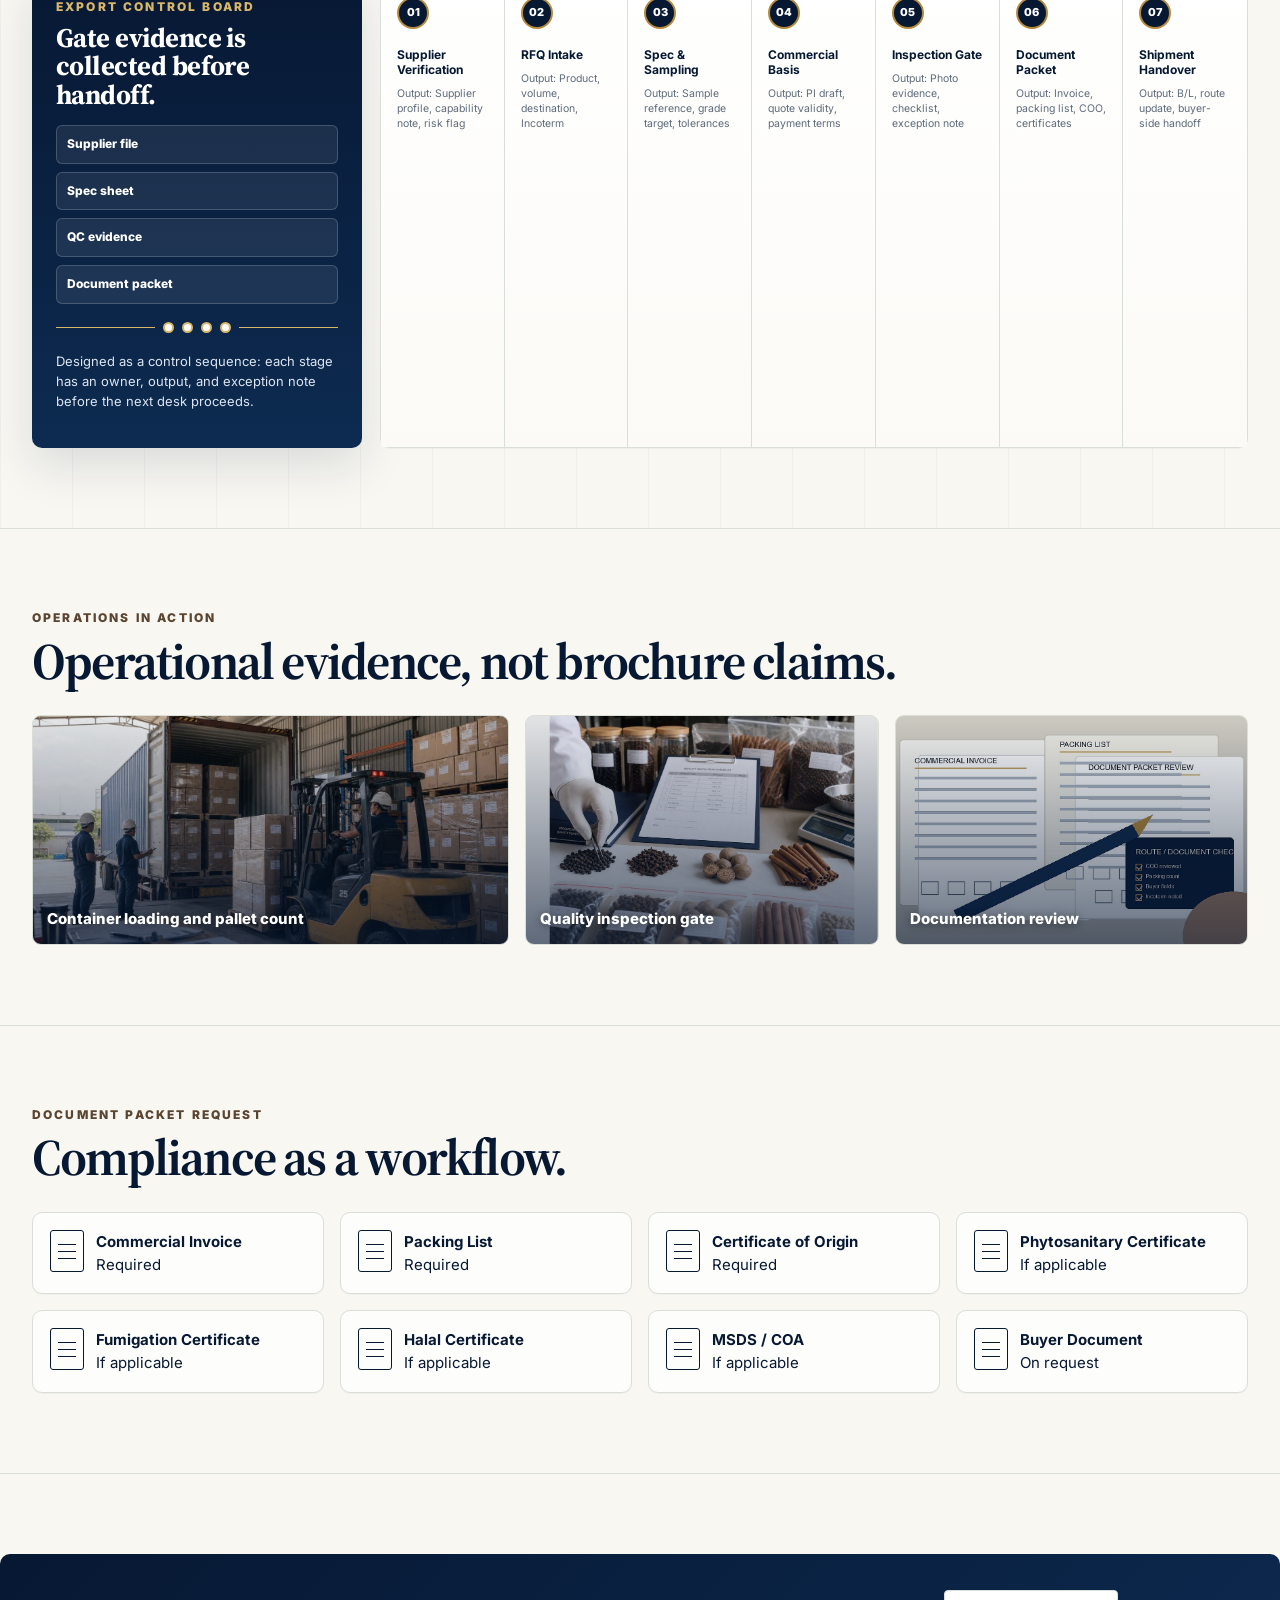
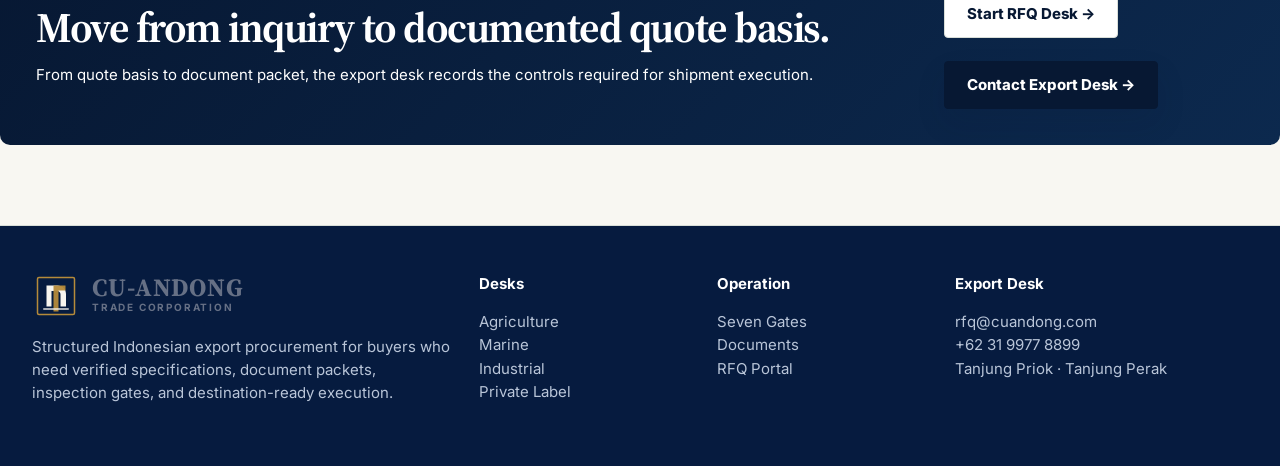
==== commit 937c40e9: "Expand trade desks and add export control board" ====
--- a/index.html
+++ b/index.html
@@ -1 +1 @@
-<!doctype html><html lang="en"><head><meta charset="utf-8"><meta name="viewport" content="width=device-width, initial-scale=1"><title>CU-ANDONG Trade Corporation</title><meta name="description" content="CU-ANDONG Trade Corporation — Indonesian export procurement, RFQ desk, supply chain documentation."><link rel="preconnect" href="https://fonts.googleapis.com"><link rel="preconnect" href="https://fonts.gstatic.com" crossorigin><link href="https://fonts.googleapis.com/css2?family=Source+Serif+4:opsz,wght@8..60,500;8..60,600;8..60,700&family=Inter:wght@450;600;700;800&display=swap" rel="stylesheet"><link rel="icon" href="favicon.svg"><link rel="stylesheet" href="assets/cuandong.css?v=3"></head><body><div class="page"><header class="site-header"><div class="wrap nav"><a class="brand brand-logo" href="index.html" aria-label="CU-ANDONG Trade Corporation home"><img src="assets/generated/cuandong-logo-v2.svg?v=3" alt="CU-ANDONG Trade Corporation"></a><nav class="navlinks"><a class="active" href="index.html">Home</a><a class="" href="products.html">Products</a><a class="" href="supply-chain.html">Supply Chain</a><a class="" href="compliance.html">Compliance</a><a class="" href="contact.html">RFQ Desk</a></nav><a class="rfq-btn" href="contact.html">Start RFQ Desk →</a><button class="hamb btn secondary">Menu</button></div></header><main><section class="wrap hero"><div class="hero-copy"><h1>Procurement controls for Indonesia-origin supply.</h1><p class="lead">CU-ANDONG structures Indonesia-origin RFQs through supplier verification, specification review, document readiness, inspection gates, and shipment coordination. No inflated claims; every quote is tied to stated assumptions.</p><div class="hero-actions"><a class="btn" href="contact.html">Start RFQ Desk →</a><a class="text-link" href="supply-chain.html">How our RFQ works →</a></div><div class="evidence"><div class="ev"><strong>12+</strong><span>Years in export procurement</span></div><div class="ev"><strong>38+</strong><span>Countries served</span></div><div class="ev"><strong>1,250+</strong><span>RFQs completed</span></div><div class="ev"><strong>99.2%</strong><span>Document acceptance rate</span></div></div></div><div class="hero-media"><img src="assets/generated/cuandong-warehouse-loading.jpg" alt="Indonesian export warehouse container loading"><aside class="status-panel"><h3>RFQ Desk Status · Active</h3><div class="status-row"><span>Active RFQs</span><b>24</b></div><div class="status-row"><span>Quotes under review</span><b>7</b></div><div class="status-row"><span>Document packets</span><b>12</b></div><div class="status-row"><span>Inspection gates</span><b>5</b></div><a class="btn secondary" href="contact.html">Go to RFQ Desk →</a></aside></div></section><section class="section"><div class="wrap"><div class="section-head"><div><div class="kicker">Product desks</div><h2>Product desks with evidence before quotation.</h2></div><a class="text-link" href="products.html">View all products →</a></div><div class="grid product-grid"><article class="card product"><div class="thumb spice"></div><div class="product-body"><div class="product-head"><h3>Spices & Seasonings</h3><span class="desk-code">DESK</span></div><p>Pepper, clove, nutmeg, cinnamon, vanilla</p><dl class="procure-facts"><div><dt>Quote basis</dt><dd>MOQ 500 KG</dd></div><div><dt>Documents</dt><dd>COO · Phyto · COA</dd></div><div><dt>Review focus</dt><dd>Moisture / origin verification</dd></div></dl><div class="meta product-actions"><span class="chip ok">Ready for RFQ</span><button class="chip" data-rfq="Spices & Seasonings">Add to RFQ</button></div></div></article><article class="card product"><div class="thumb coffee"></div><div class="product-body"><div class="product-head"><h3>Coffee</h3><span class="desk-code">DESK</span></div><p>Arabica, Robusta, green bean, roasted</p><dl class="procure-facts"><div><dt>Quote basis</dt><dd>MOQ 1 MT</dd></div><div><dt>Documents</dt><dd>COO · Phyto · Q-grade optional</dd></div><div><dt>Review focus</dt><dd>Grade, screen size, moisture</dd></div></dl><div class="meta product-actions"><span class="chip ok">Supplier verification</span><button class="chip" data-rfq="Coffee">Add to RFQ</button></div></div></article><article class="card product"><div class="thumb marine"></div><div class="product-body"><div class="product-head"><h3>Marine & Cold Chain</h3><span class="desk-code">DESK</span></div><p>Frozen seafood, seaweed, chilled handling</p><dl class="procure-facts"><div><dt>Quote basis</dt><dd>LCL / FCL review</dd></div><div><dt>Documents</dt><dd>Health cert · cold-chain log</dd></div><div><dt>Review focus</dt><dd>Temperature and destination rules</dd></div></dl><div class="meta product-actions"><span class="chip ok">Destination docs</span><button class="chip" data-rfq="Marine & Cold Chain">Add to RFQ</button></div></div></article><article class="card product"><div class="thumb ind"></div><div class="product-body"><div class="product-head"><h3>Industrial Materials</h3><span class="desk-code">DESK</span></div><p>Sheets, rolls, machined or packaged materials</p><dl class="procure-facts"><div><dt>Quote basis</dt><dd>By sheet / roll / pallet</dd></div><div><dt>Documents</dt><dd>COO · MSDS when needed</dd></div><div><dt>Review focus</dt><dd>Tolerance and packing format</dd></div></dl><div class="meta product-actions"><span class="chip ok">Ready for RFQ</span><button class="chip" data-rfq="Industrial Materials">Add to RFQ</button></div></div></article></div></div></section><section class="section"><div class="wrap route"><div class="panel map"><div class="kicker">Route visibility</div><h2 style="font-size:38px">Route assumptions stated before commercial response.</h2><svg viewBox="0 0 760 210" aria-hidden="true"><path d="M30 130 C120 150 180 82 270 112 S420 168 515 102 630 120 730 76" fill="none" stroke="#0b2d5b" stroke-width="4"/><path d="M35 130 C122 149 185 85 271 112 S421 165 516 103 632 120 730 76" fill="none" stroke="#a7782a" stroke-width="1.5" stroke-dasharray="8 12"/><g fill="#061b3f"><circle cx="30" cy="130" r="9"/><circle cx="306" cy="121" r="9"/><circle cx="515" cy="102" r="9"/><circle cx="730" cy="76" r="9"/></g><g fill="#eef1ec" stroke="#d9ded8"><ellipse cx="180" cy="130" rx="130" ry="34"/><ellipse cx="565" cy="126" rx="160" ry="38"/></g></svg><div class="route-stats"><div><span>Incoterm</span><b>FOB</b></div><div><span>ETA</span><b>18 Jun 2026</b></div><div><span>Status</span><b>On Schedule</b></div></div></div><div class="panel" style="padding:26px"><div class="kicker">Document packet</div><h2 style="font-size:36px">Quote basis before commitment.</h2><p class="lead">Each response records specification, volume, destination, Incoterm, inspection requirement, and certificate availability before commercial terms are issued.</p><span class="chip ok">Certificate availability checked</span> <span class="chip warn">Destination-dependent</span></div></div></section><section class="section"><div class="wrap"><div class="section-head"><div><div class="kicker">Supply chain</div><h2>Seven checkpoints, no mystery handoff.</h2></div></div><div class="panel workflow control-flow"><div class="gate"><div class="num">01</div><div class="ico">⌂</div><b>Supplier Verification</b><small>Owner: sourcing desk<br>Output: supplier file + capability note</small></div><div class="gate"><div class="num">02</div><div class="ico">□</div><b>RFQ Intake & Quote Basis</b><small>Owner: RFQ desk<br>Output: product, volume, destination, Incoterm</small></div><div class="gate"><div class="num">03</div><div class="ico">◇</div><b>Sampling & Specification</b><small>Owner: quality desk<br>Output: sample reference + spec sheet</small></div><div class="gate"><div class="num">04</div><div class="ico">≡</div><b>Proforma & Confirmation</b><small>Owner: commercial desk<br>Output: PI, terms, validity window</small></div><div class="gate"><div class="num">05</div><div class="ico">✓</div><b>Pre-shipment Inspection</b><small>Owner: QC gate<br>Output: photo evidence + checklist</small></div><div class="gate"><div class="num">06</div><div class="ico">▣</div><b>Document Packet</b><small>Owner: document desk<br>Output: COO, invoice, packing list, certificates</small></div><div class="gate"><div class="num">07</div><div class="ico">↗</div><b>Shipment & Post-delivery</b><small>Owner: logistics desk<br>Output: B/L, route update, exception log</small></div></div></div></section><section class="section"><div class="wrap"><div class="section-head"><div><div class="kicker">Operations in action</div><h2>Operational evidence, not brochure claims.</h2></div></div><div class="grid ops"><div class="photo op-loading">Container loading and pallet count</div><div class="photo op-qc">Quality inspection gate</div><div class="photo op-docs">Documentation review</div></div></div></section><section class="section"><div class="wrap"><div class="section-head"><div><div class="kicker">Document packet request</div><h2>Compliance as a workflow.</h2></div></div><div class="grid doc-grid"><article class="card doc"><i></i><div><b>Commercial Invoice</b><br><span>Required</span></div></article><article class="card doc"><i></i><div><b>Packing List</b><br><span>Required</span></div></article><article class="card doc"><i></i><div><b>Certificate of Origin</b><br><span>Required</span></div></article><article class="card doc"><i></i><div><b>Phytosanitary Certificate</b><br><span>If applicable</span></div></article><article class="card doc"><i></i><div><b>Fumigation Certificate</b><br><span>If applicable</span></div></article><article class="card doc"><i></i><div><b>Halal Certificate</b><br><span>If applicable</span></div></article><article class="card doc"><i></i><div><b>MSDS / COA</b><br><span>If applicable</span></div></article><article class="card doc"><i></i><div><b>Buyer Document</b><br><span>On request</span></div></article></div></div></section><section class="section"><div class="wrap close"><div><h2>Move from inquiry to documented quote basis.</h2><p>From quote basis to document packet, the export desk records the controls required for shipment execution.</p></div><div><a class="btn secondary" href="contact.html">Start RFQ Desk →</a><br><br><a class="btn" href="mailto:rfq@cuandong.com">Contact Export Desk →</a></div></div></section></main><footer class="footer"><div class="wrap footgrid"><div><div class="brand"><span class="mark">CD</span><span><b>CU-ANDONG</b><span>Trade Corporation</span></span></div><p>Structured Indonesian export procurement for buyers who need verified specifications, document packets, inspection gates, and destination-ready execution.</p></div><div><h4>Desks</h4><p><a href="products.html">Agriculture</a><br><a href="products.html">Marine</a><br><a href="products.html">Industrial</a><br><a href="products.html">Private Label</a></p></div><div><h4>Operation</h4><p><a href="supply-chain.html">Seven Gates</a><br><a href="compliance.html">Documents</a><br><a href="contact.html">RFQ Portal</a></p></div><div><h4>Export Desk</h4><p>rfq@cuandong.com<br>+62 31 9977 8899<br>Tanjung Priok · Tanjung Perak</p></div></div></footer><a class="wa" href="https://wa.me/623199778899?text=Hi%20CU-ANDONG%2C%20I%20want%20to%20discuss%20an%20RFQ%20draft.">WhatsApp Export Desk</a><div class="toast"></div></div><script src="assets/cuandong.js"></script></body></html>
+<!doctype html><html lang="en"><head><meta charset="utf-8"><meta name="viewport" content="width=device-width, initial-scale=1"><title>CU-ANDONG Trade Corporation</title><meta name="description" content="CU-ANDONG Trade Corporation — Indonesian export procurement, RFQ desk, supply chain documentation."><link rel="preconnect" href="https://fonts.googleapis.com"><link rel="preconnect" href="https://fonts.gstatic.com" crossorigin><link href="https://fonts.googleapis.com/css2?family=Source+Serif+4:opsz,wght@8..60,500;8..60,600;8..60,700&family=Inter:wght@450;600;700;800&display=swap" rel="stylesheet"><link rel="icon" href="favicon.svg"><link rel="stylesheet" href="assets/cuandong.css?v=3"></head><body><div class="page"><header class="site-header"><div class="wrap nav"><a class="brand brand-logo" href="index.html" aria-label="CU-ANDONG Trade Corporation home"><img src="assets/generated/cuandong-logo-v2.svg?v=3" alt="CU-ANDONG Trade Corporation"></a><nav class="navlinks"><a class="active" href="index.html">Home</a><a class="" href="products.html">Products</a><a class="" href="supply-chain.html">Supply Chain</a><a class="" href="compliance.html">Compliance</a><a class="" href="contact.html">RFQ Desk</a></nav><a class="rfq-btn" href="contact.html">Start RFQ Desk →</a><button class="hamb btn secondary">Menu</button></div></header><main><section class="wrap hero"><div class="hero-copy"><h1>Procurement controls for Indonesia-origin supply.</h1><p class="lead">CU-ANDONG structures Indonesia-origin RFQs through supplier verification, specification review, document readiness, inspection gates, and shipment coordination. No inflated claims; every quote is tied to stated assumptions.</p><div class="hero-actions"><a class="btn" href="contact.html">Start RFQ Desk →</a><a class="text-link" href="supply-chain.html">How our RFQ works →</a></div><div class="evidence"><div class="ev"><strong>12+</strong><span>Years in export procurement</span></div><div class="ev"><strong>38+</strong><span>Countries served</span></div><div class="ev"><strong>1,250+</strong><span>RFQs completed</span></div><div class="ev"><strong>99.2%</strong><span>Document acceptance rate</span></div></div></div><div class="hero-media"><img src="assets/generated/cuandong-warehouse-loading.jpg" alt="Indonesian export warehouse container loading"><aside class="status-panel"><h3>RFQ Desk Status · Active</h3><div class="status-row"><span>Active RFQs</span><b>24</b></div><div class="status-row"><span>Quotes under review</span><b>7</b></div><div class="status-row"><span>Document packets</span><b>12</b></div><div class="status-row"><span>Inspection gates</span><b>5</b></div><a class="btn secondary" href="contact.html">Go to RFQ Desk →</a></aside></div></section><section class="section"><div class="wrap"><div class="section-head"><div><div class="kicker">Product desks</div><h2>Product desks with evidence before quotation.</h2></div><a class="text-link" href="products.html">View all products →</a></div><div class="grid product-grid"><article class="card product"><div class="thumb spice"></div><div class="product-body"><div class="product-head"><h3>Spices & Seasonings</h3><span class="desk-code">DESK</span></div><p>Pepper, clove, nutmeg, cinnamon, vanilla</p><dl class="procure-facts"><div><dt>Quote basis</dt><dd>MOQ 500 KG</dd></div><div><dt>Documents</dt><dd>COO · Phyto · COA</dd></div><div><dt>Review focus</dt><dd>Moisture / origin verification</dd></div></dl><div class="meta product-actions"><span class="chip ok">Ready for RFQ</span><button class="chip" data-rfq="Spices & Seasonings">Add to RFQ</button></div></div></article><article class="card product"><div class="thumb coffee"></div><div class="product-body"><div class="product-head"><h3>Coffee</h3><span class="desk-code">DESK</span></div><p>Arabica, Robusta, green bean, roasted</p><dl class="procure-facts"><div><dt>Quote basis</dt><dd>MOQ 1 MT</dd></div><div><dt>Documents</dt><dd>COO · Phyto · Q-grade optional</dd></div><div><dt>Review focus</dt><dd>Grade, screen size, moisture</dd></div></dl><div class="meta product-actions"><span class="chip ok">Supplier verification</span><button class="chip" data-rfq="Coffee">Add to RFQ</button></div></div></article><article class="card product"><div class="thumb marine"></div><div class="product-body"><div class="product-head"><h3>Marine & Cold Chain</h3><span class="desk-code">DESK</span></div><p>Frozen seafood, seaweed, chilled handling</p><dl class="procure-facts"><div><dt>Quote basis</dt><dd>LCL / FCL review</dd></div><div><dt>Documents</dt><dd>Health cert · cold-chain log</dd></div><div><dt>Review focus</dt><dd>Temperature and destination rules</dd></div></dl><div class="meta product-actions"><span class="chip ok">Destination docs</span><button class="chip" data-rfq="Marine & Cold Chain">Add to RFQ</button></div></div></article><article class="card product"><div class="thumb ind"></div><div class="product-body"><div class="product-head"><h3>Industrial Materials</h3><span class="desk-code">DESK</span></div><p>Sheets, rolls, machined or packaged materials</p><dl class="procure-facts"><div><dt>Quote basis</dt><dd>By sheet / roll / pallet</dd></div><div><dt>Documents</dt><dd>COO · MSDS when needed</dd></div><div><dt>Review focus</dt><dd>Tolerance and packing format</dd></div></dl><div class="meta product-actions"><span class="chip ok">Ready for RFQ</span><button class="chip" data-rfq="Industrial Materials">Add to RFQ</button></div></div></article><article class="card product"><div class="thumb coconut"></div><div class="product-body"><div class="product-head"><h3>Coconut Derivatives</h3><span class="desk-code">DESK</span></div><p>Cocopeat, charcoal, coconut sugar, desiccated coconut</p><dl class="procure-facts"><div><dt>Quote basis</dt><dd>MOQ by grade / packing</dd></div><div><dt>Documents</dt><dd>COO · Phyto · Halal by request</dd></div><div><dt>Review focus</dt><dd>Grade, ash/moisture, packaging</dd></div></dl><div class="meta product-actions"><span class="chip ok">Destination-dependent</span><button class="chip" data-rfq="Coconut Derivatives">Add to RFQ</button></div></div></article><article class="card product"><div class="thumb cocoa"></div><div class="product-body"><div class="product-head"><h3>Cocoa & Ingredients</h3><span class="desk-code">DESK</span></div><p>Cocoa beans, powder, butter, food ingredients</p><dl class="procure-facts"><div><dt>Quote basis</dt><dd>MOQ 1–2 MT</dd></div><div><dt>Documents</dt><dd>COA · COO · food safety docs</dd></div><div><dt>Review focus</dt><dd>Fermentation, fat content, lab data</dd></div></dl><div class="meta product-actions"><span class="chip ok">Verification required</span><button class="chip" data-rfq="Cocoa & Ingredients">Add to RFQ</button></div></div></article><article class="card product"><div class="thumb consumer"></div><div class="product-body"><div class="product-head"><h3>Consumer Goods / Private Label</h3><span class="desk-code">DESK</span></div><p>Cartonized finished goods and buyer label programs</p><dl class="procure-facts"><div><dt>Quote basis</dt><dd>MOQ by SKU / carton</dd></div><div><dt>Documents</dt><dd>Label approval · packing list</dd></div><div><dt>Review focus</dt><dd>Barcode, carton print, shelf readiness</dd></div></dl><div class="meta product-actions"><span class="chip ok">RFQ review</span><button class="chip" data-rfq="Consumer Goods / Private Label">Add to RFQ</button></div></div></article><article class="card product"><div class="thumb specialty"></div><div class="product-body"><div class="product-head"><h3>Specialty Sourcing Desk</h3><span class="desk-code">DESK</span></div><p>Buyer-defined specifications outside standard desks</p><dl class="procure-facts"><div><dt>Quote basis</dt><dd>Case-by-case RFQ</dd></div><div><dt>Documents</dt><dd>Depends on origin and category</dd></div><div><dt>Review focus</dt><dd>Supplier fit, NDA, sample route</dd></div></dl><div class="meta product-actions"><span class="chip ok">Specialty review</span><button class="chip" data-rfq="Specialty Sourcing Desk">Add to RFQ</button></div></div></article></div></div></section><section class="section"><div class="wrap route"><div class="panel map"><div class="kicker">Route visibility</div><h2 style="font-size:38px">Route assumptions stated before commercial response.</h2><svg viewBox="0 0 760 210" aria-hidden="true"><path d="M30 130 C120 150 180 82 270 112 S420 168 515 102 630 120 730 76" fill="none" stroke="#0b2d5b" stroke-width="4"/><path d="M35 130 C122 149 185 85 271 112 S421 165 516 103 632 120 730 76" fill="none" stroke="#a7782a" stroke-width="1.5" stroke-dasharray="8 12"/><g fill="#061b3f"><circle cx="30" cy="130" r="9"/><circle cx="306" cy="121" r="9"/><circle cx="515" cy="102" r="9"/><circle cx="730" cy="76" r="9"/></g><g fill="#eef1ec" stroke="#d9ded8"><ellipse cx="180" cy="130" rx="130" ry="34"/><ellipse cx="565" cy="126" rx="160" ry="38"/></g></svg><div class="route-stats"><div><span>Incoterm</span><b>FOB</b></div><div><span>ETA</span><b>18 Jun 2026</b></div><div><span>Status</span><b>On Schedule</b></div></div></div><div class="panel" style="padding:26px"><div class="kicker">Document packet</div><h2 style="font-size:36px">Quote basis before commitment.</h2><p class="lead">Each response records specification, volume, destination, Incoterm, inspection requirement, and certificate availability before commercial terms are issued.</p><span class="chip ok">Certificate availability checked</span> <span class="chip warn">Destination-dependent</span></div></div></section><section class="section"><div class="wrap"><div class="section-head"><div><div class="kicker">Supply chain</div><h2>Seven checkpoints, no mystery handoff.</h2></div></div><div class="gate-system"><aside class="control-visual"><div class="kicker">Export control board</div><h3>Gate evidence is collected before handoff.</h3><div class="packet-stack"><span>Supplier file</span><span>Spec sheet</span><span>QC evidence</span><span>Document packet</span></div><div class="route-mini"><i></i><i></i><i></i><i></i></div><p>Designed as a control sequence: each stage has an owner, output, and exception note before the next desk proceeds.</p></aside><div class="panel workflow control-flow"><div class="gate"><div class="num">01</div><div class="ico">□</div><b>Supplier Verification</b><small>Output: Supplier profile, capability note, risk flag</small></div><div class="gate"><div class="num">02</div><div class="ico">□</div><b>RFQ Intake</b><small>Output: Product, volume, destination, Incoterm</small></div><div class="gate"><div class="num">03</div><div class="ico">□</div><b>Spec & Sampling</b><small>Output: Sample reference, grade target, tolerances</small></div><div class="gate"><div class="num">04</div><div class="ico">□</div><b>Commercial Basis</b><small>Output: PI draft, quote validity, payment terms</small></div><div class="gate"><div class="num">05</div><div class="ico">□</div><b>Inspection Gate</b><small>Output: Photo evidence, checklist, exception note</small></div><div class="gate"><div class="num">06</div><div class="ico">□</div><b>Document Packet</b><small>Output: Invoice, packing list, COO, certificates</small></div><div class="gate"><div class="num">07</div><div class="ico">□</div><b>Shipment Handover</b><small>Output: B/L, route update, buyer-side handoff</small></div></div></div></div></div></section><section class="section"><div class="wrap"><div class="section-head"><div><div class="kicker">Operations in action</div><h2>Operational evidence, not brochure claims.</h2></div></div><div class="grid ops"><div class="photo op-loading">Container loading and pallet count</div><div class="photo op-qc">Quality inspection gate</div><div class="photo op-docs">Documentation review</div></div></div></section><section class="section"><div class="wrap"><div class="section-head"><div><div class="kicker">Document packet request</div><h2>Compliance as a workflow.</h2></div></div><div class="grid doc-grid"><article class="card doc"><i></i><div><b>Commercial Invoice</b><br><span>Required</span></div></article><article class="card doc"><i></i><div><b>Packing List</b><br><span>Required</span></div></article><article class="card doc"><i></i><div><b>Certificate of Origin</b><br><span>Required</span></div></article><article class="card doc"><i></i><div><b>Phytosanitary Certificate</b><br><span>If applicable</span></div></article><article class="card doc"><i></i><div><b>Fumigation Certificate</b><br><span>If applicable</span></div></article><article class="card doc"><i></i><div><b>Halal Certificate</b><br><span>If applicable</span></div></article><article class="card doc"><i></i><div><b>MSDS / COA</b><br><span>If applicable</span></div></article><article class="card doc"><i></i><div><b>Buyer Document</b><br><span>On request</span></div></article></div></div></section><section class="section"><div class="wrap close"><div><h2>Move from inquiry to documented quote basis.</h2><p>From quote basis to document packet, the export desk records the controls required for shipment execution.</p></div><div><a class="btn secondary" href="contact.html">Start RFQ Desk →</a><br><br><a class="btn" href="mailto:rfq@cuandong.com">Contact Export Desk →</a></div></div></section></main><footer class="footer"><div class="wrap footgrid"><div><div class="brand"><span class="mark">CD</span><span><b>CU-ANDONG</b><span>Trade Corporation</span></span></div><p>Structured Indonesian export procurement for buyers who need verified specifications, document packets, inspection gates, and destination-ready execution.</p></div><div><h4>Desks</h4><p><a href="products.html">Agriculture</a><br><a href="products.html">Marine</a><br><a href="products.html">Industrial</a><br><a href="products.html">Private Label</a></p></div><div><h4>Operation</h4><p><a href="supply-chain.html">Seven Gates</a><br><a href="compliance.html">Documents</a><br><a href="contact.html">RFQ Portal</a></p></div><div><h4>Export Desk</h4><p>rfq@cuandong.com<br>+62 31 9977 8899<br>Tanjung Priok · Tanjung Perak</p></div></div></footer><a class="wa" href="https://wa.me/623199778899?text=Hi%20CU-ANDONG%2C%20I%20want%20to%20discuss%20an%20RFQ%20draft.">WhatsApp Export Desk</a><div class="toast"></div></div><script src="assets/cuandong.js"></script></body></html>
--- a/assets/cuandong.css
+++ b/assets/cuandong.css
@@ -19,3 +19,9 @@
 @media(max-width:620px){.product-grid{grid-template-columns:1fr}.procure-facts div{grid-template-columns:1fr}.procure-facts dt{padding-bottom:2px}.procure-facts dd{padding-top:2px}.control-flow{grid-template-columns:1fr}.control-flow .gate{min-height:unset}.ops .photo{min-height:200px}}
 /* Keep WhatsApp desk useful without covering product evidence cards */
 @media(min-width:981px){.wa{right:18px;bottom:18px;border-radius:8px;padding:10px 14px;font-size:13px;box-shadow:0 10px 28px rgba(7,24,51,.16)}}
+/* Expanded international trade desks */
+.product-grid{grid-template-columns:repeat(4,minmax(0,1fr));gap:18px}.product .thumb{height:172px}.thumb.coconut{--img:url('generated/category-spices.jpg')}.thumb.cocoa{--img:url('generated/category-coffee.jpg')}.thumb.consumer{--img:url('generated/operations-documentation-review.jpg')}.thumb.specialty{--img:url('generated/operations-quality-inspection.jpg')}.product:nth-child(n+5) .thumb{filter:saturate(.88) contrast(.98)}
+/* Gate system with professional visual support */
+.gate-system{display:grid;grid-template-columns:330px 1fr;gap:18px;align-items:stretch}.control-visual{background:linear-gradient(180deg,#071833,#0d2b51);color:#fff;border-radius:10px;padding:24px;min-height:256px;box-shadow:0 18px 48px rgba(7,24,51,.12)}.control-visual .kicker{color:#d8b76a}.control-visual h3{font-family:var(--serif);font-size:27px;line-height:1.05;margin:8px 0 16px;letter-spacing:-.02em}.control-visual p{color:#dce5f1;font-size:13px}.packet-stack{display:grid;gap:8px;margin:16px 0}.packet-stack span{background:rgba(255,255,255,.08);border:1px solid rgba(255,255,255,.18);padding:9px 10px;border-radius:6px;font-size:12px;font-weight:800}.route-mini{display:flex;align-items:center;gap:8px;margin:18px 0}.route-mini:before,.route-mini:after{content:"";height:1px;background:#d8b76a;flex:1}.route-mini i{width:11px;height:11px;border-radius:50%;background:#fff;border:2px solid #d8b76a}.gate-system .control-flow{grid-template-columns:repeat(7,1fr);height:100%}.gate-system .control-flow .gate{min-height:256px}.gate-system .control-flow .gate b{font-size:12px}.gate-system .control-flow .gate small{font-size:10.5px}.gate-system .control-flow:before{top:55px}
+@media(max-width:1180px){.product-grid{grid-template-columns:repeat(2,1fr)}.gate-system{grid-template-columns:1fr}.gate-system .control-flow{grid-template-columns:repeat(2,1fr)}.gate-system .control-flow:before{display:none}.gate-system .control-flow .gate{min-height:150px}}
+@media(max-width:620px){.product-grid{grid-template-columns:1fr}.gate-system .control-flow{grid-template-columns:1fr}.control-visual h3{font-size:24px}}
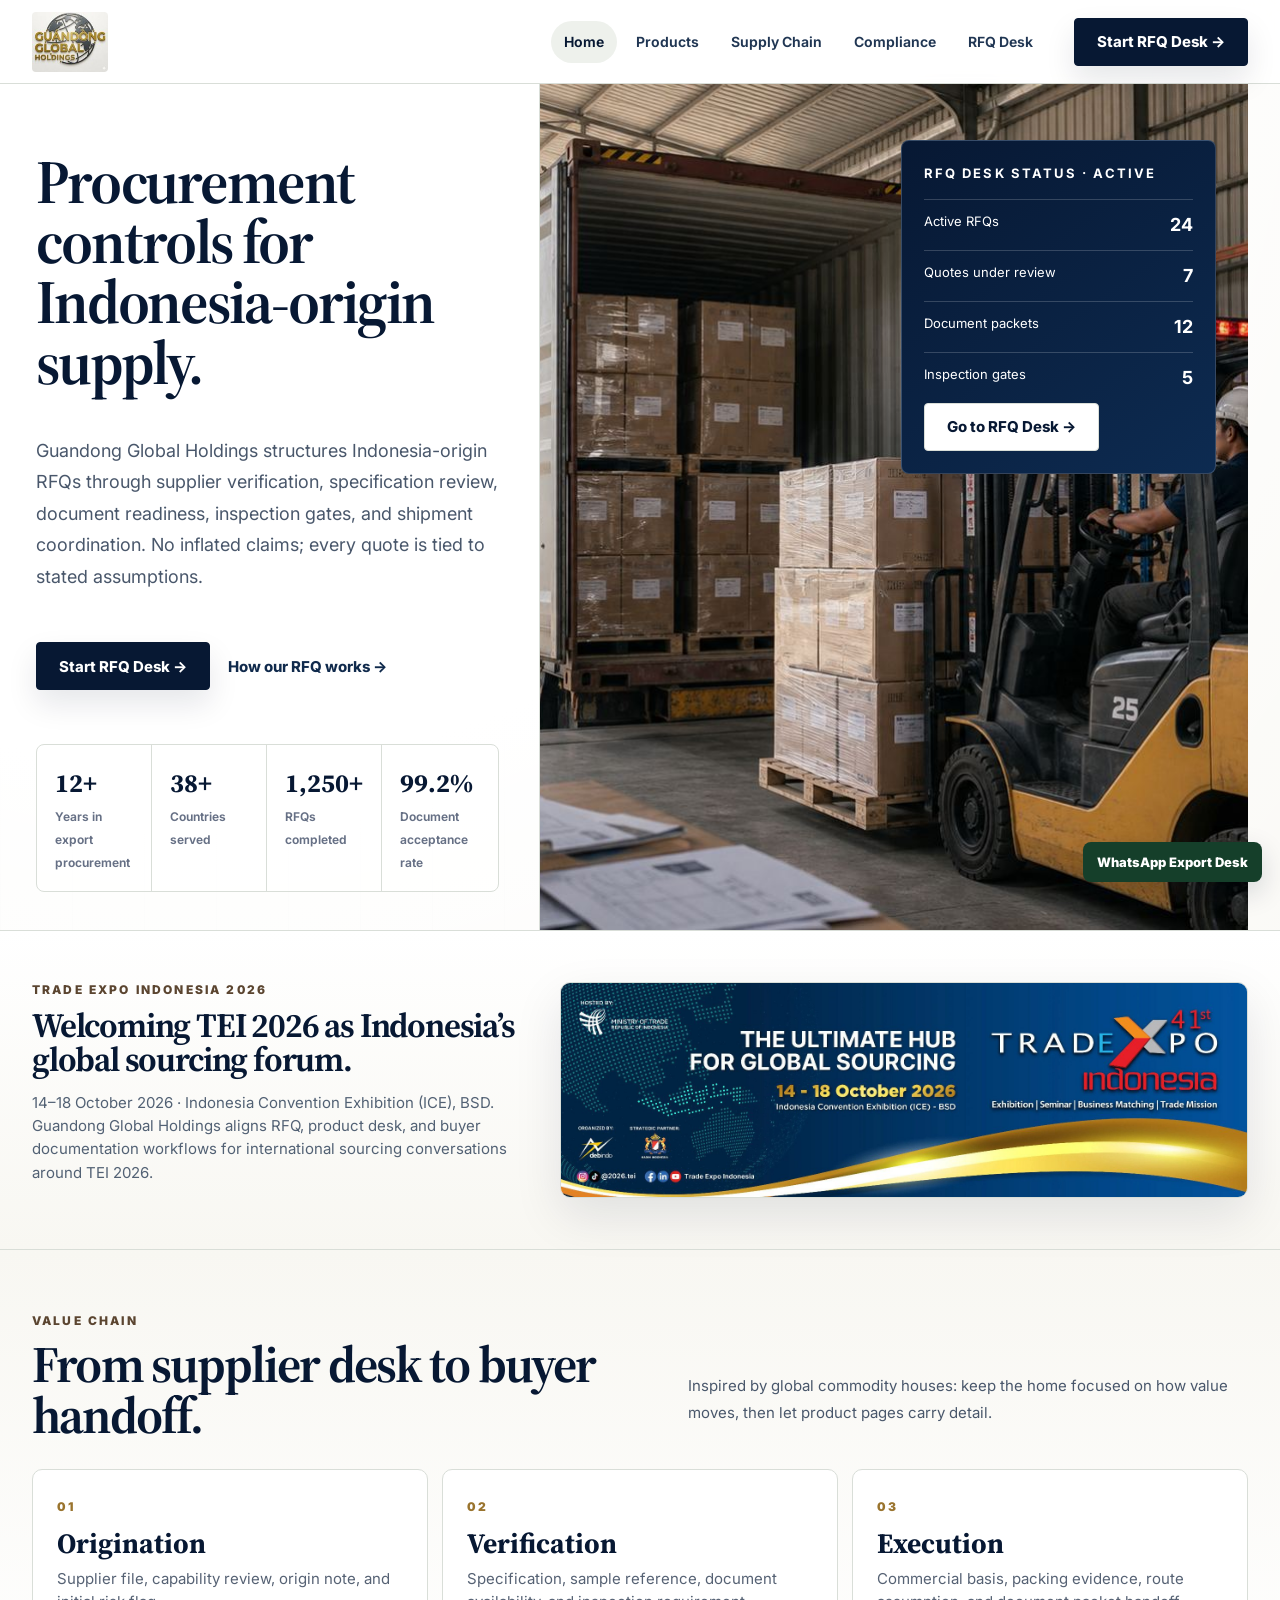
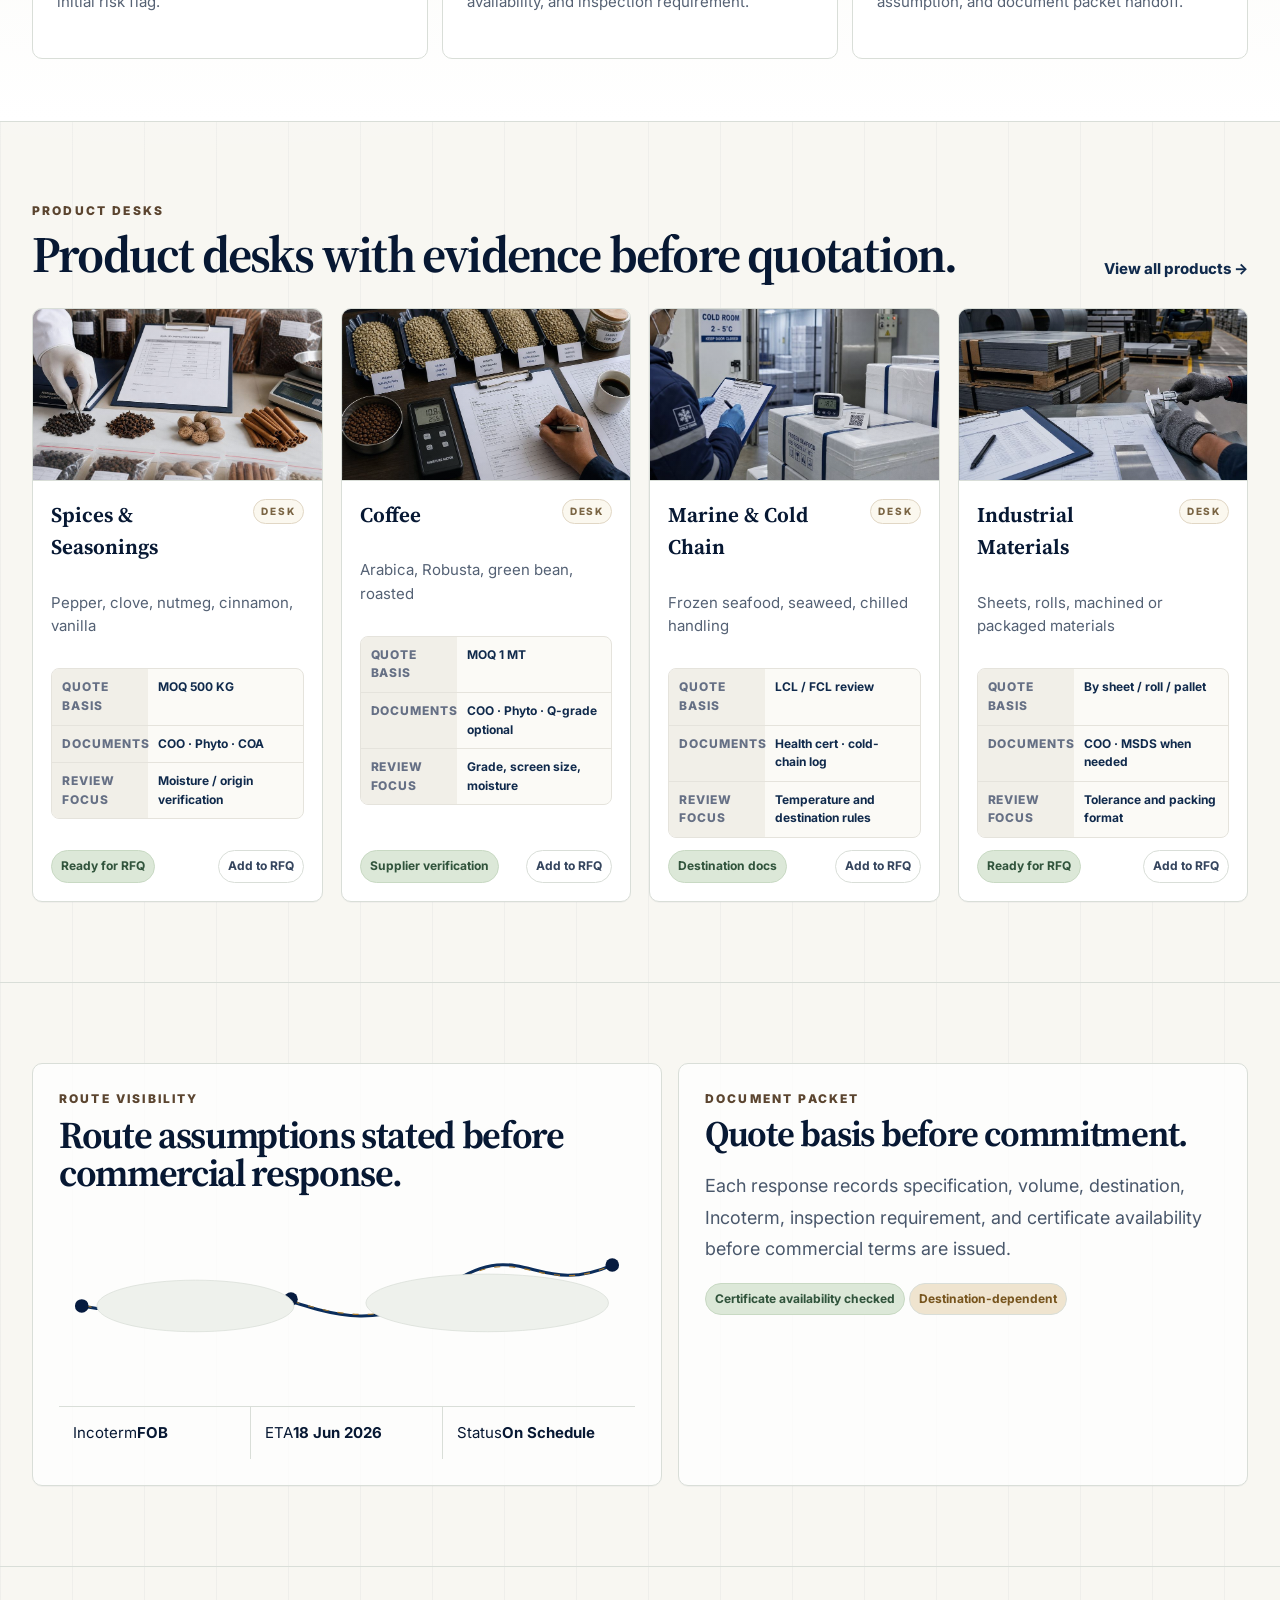
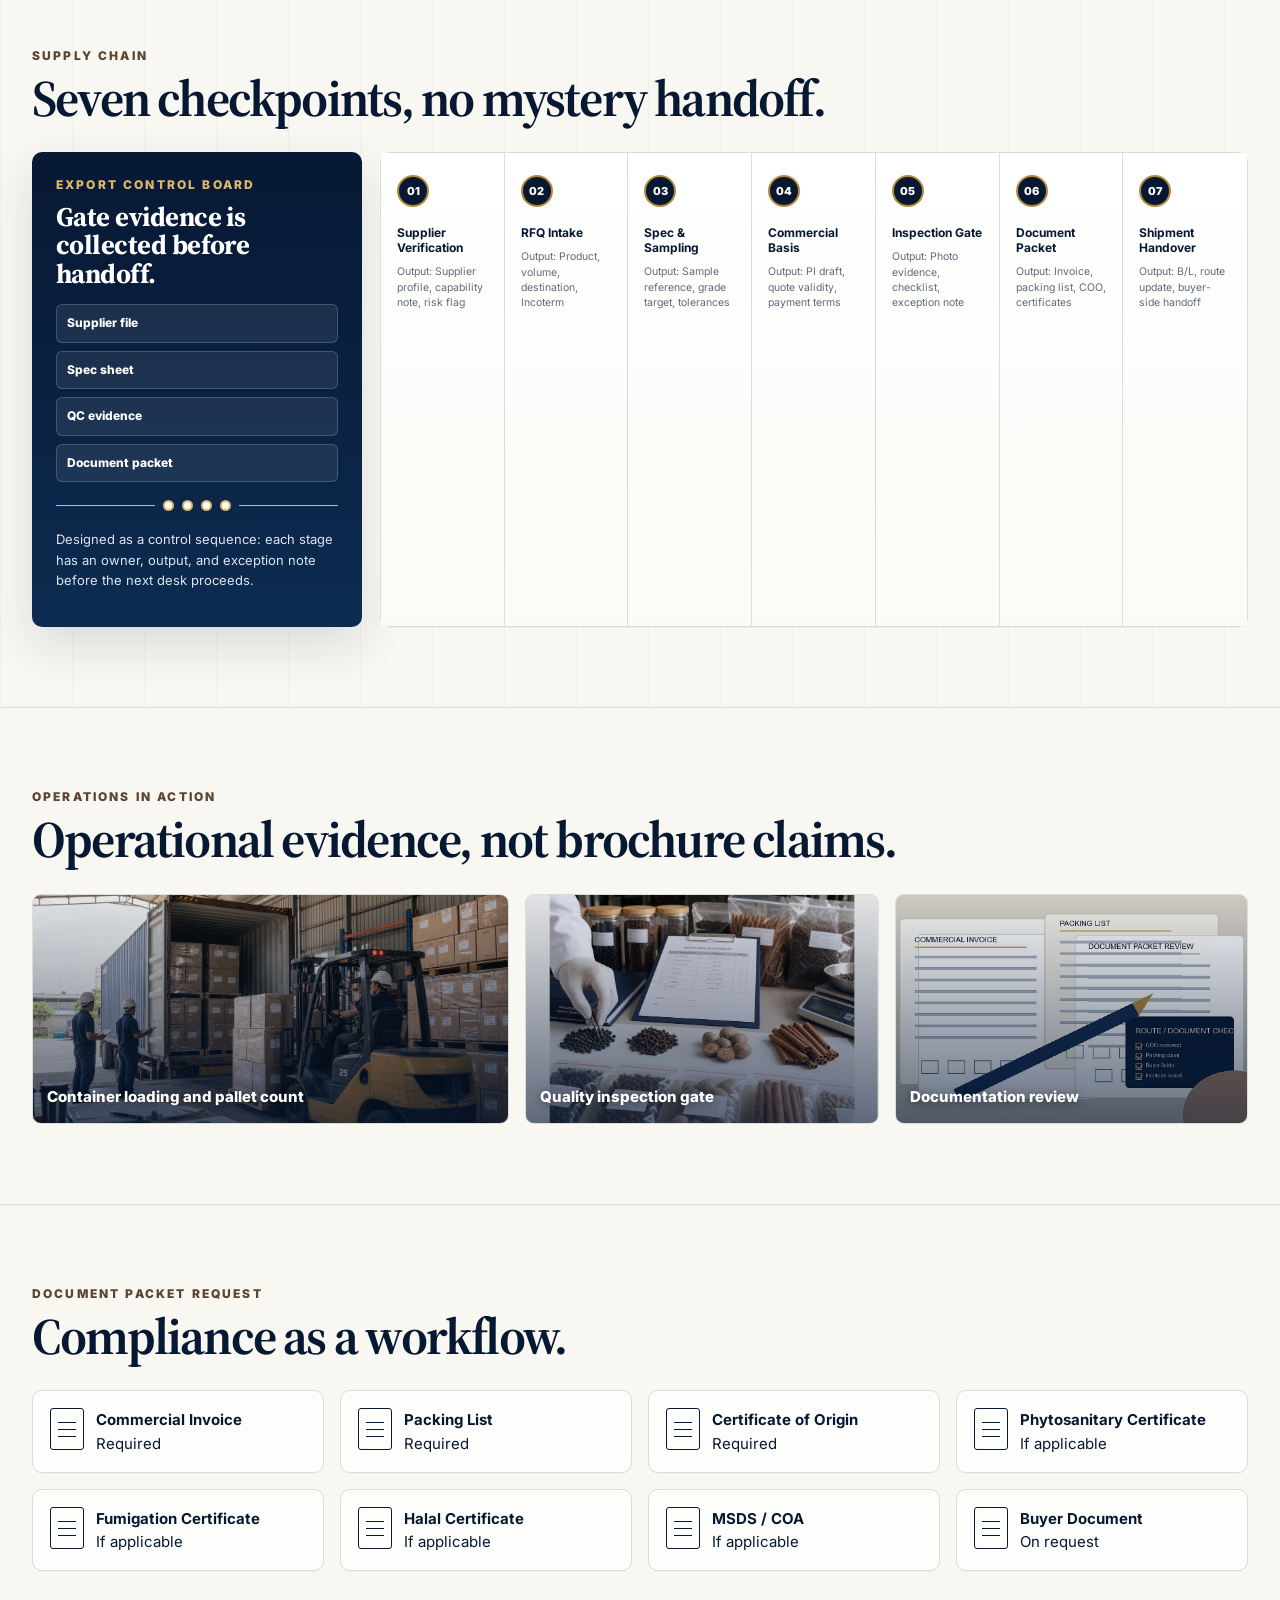
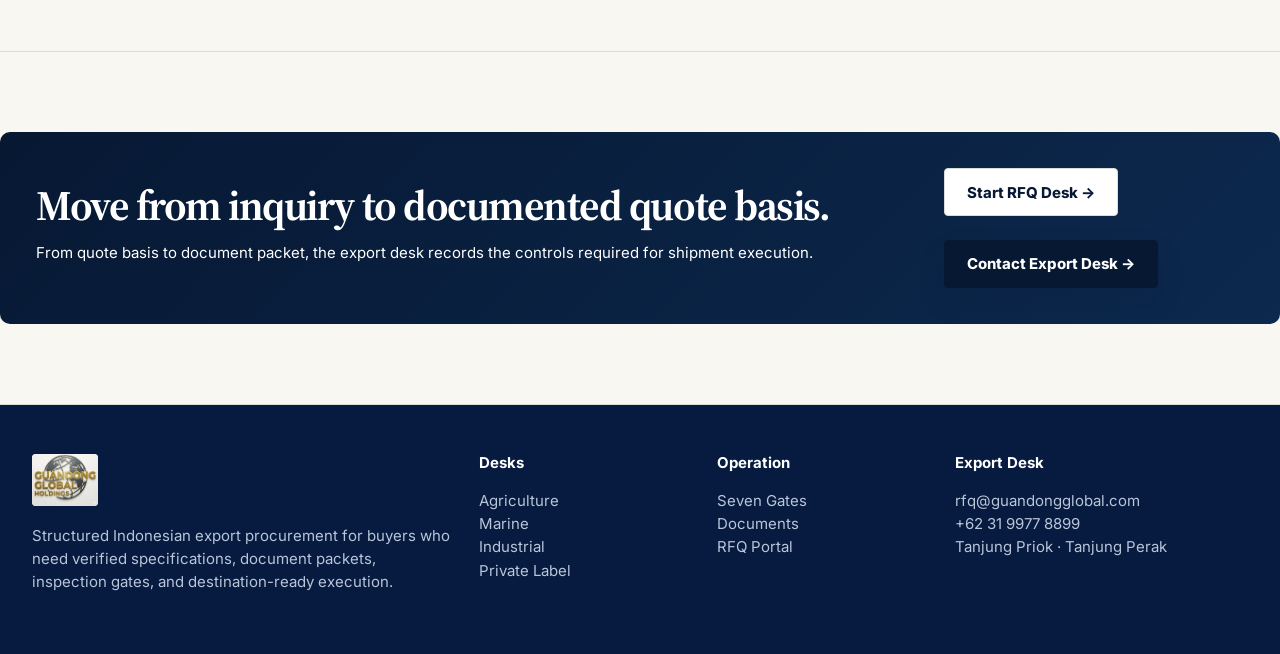
==== commit 165ba818: "Apply Guandong branding TEI banner and refined home structure" ====
--- a/index.html
+++ b/index.html
@@ -1 +1 @@
-<!doctype html><html lang="en"><head><meta charset="utf-8"><meta name="viewport" content="width=device-width, initial-scale=1"><title>CU-ANDONG Trade Corporation</title><meta name="description" content="CU-ANDONG Trade Corporation — Indonesian export procurement, RFQ desk, supply chain documentation."><link rel="preconnect" href="https://fonts.googleapis.com"><link rel="preconnect" href="https://fonts.gstatic.com" crossorigin><link href="https://fonts.googleapis.com/css2?family=Source+Serif+4:opsz,wght@8..60,500;8..60,600;8..60,700&family=Inter:wght@450;600;700;800&display=swap" rel="stylesheet"><link rel="icon" href="favicon.svg"><link rel="stylesheet" href="assets/cuandong.css?v=3"></head><body><div class="page"><header class="site-header"><div class="wrap nav"><a class="brand brand-logo" href="index.html" aria-label="CU-ANDONG Trade Corporation home"><img src="assets/generated/cuandong-logo-v2.svg?v=3" alt="CU-ANDONG Trade Corporation"></a><nav class="navlinks"><a class="active" href="index.html">Home</a><a class="" href="products.html">Products</a><a class="" href="supply-chain.html">Supply Chain</a><a class="" href="compliance.html">Compliance</a><a class="" href="contact.html">RFQ Desk</a></nav><a class="rfq-btn" href="contact.html">Start RFQ Desk →</a><button class="hamb btn secondary">Menu</button></div></header><main><section class="wrap hero"><div class="hero-copy"><h1>Procurement controls for Indonesia-origin supply.</h1><p class="lead">CU-ANDONG structures Indonesia-origin RFQs through supplier verification, specification review, document readiness, inspection gates, and shipment coordination. No inflated claims; every quote is tied to stated assumptions.</p><div class="hero-actions"><a class="btn" href="contact.html">Start RFQ Desk →</a><a class="text-link" href="supply-chain.html">How our RFQ works →</a></div><div class="evidence"><div class="ev"><strong>12+</strong><span>Years in export procurement</span></div><div class="ev"><strong>38+</strong><span>Countries served</span></div><div class="ev"><strong>1,250+</strong><span>RFQs completed</span></div><div class="ev"><strong>99.2%</strong><span>Document acceptance rate</span></div></div></div><div class="hero-media"><img src="assets/generated/cuandong-warehouse-loading.jpg" alt="Indonesian export warehouse container loading"><aside class="status-panel"><h3>RFQ Desk Status · Active</h3><div class="status-row"><span>Active RFQs</span><b>24</b></div><div class="status-row"><span>Quotes under review</span><b>7</b></div><div class="status-row"><span>Document packets</span><b>12</b></div><div class="status-row"><span>Inspection gates</span><b>5</b></div><a class="btn secondary" href="contact.html">Go to RFQ Desk →</a></aside></div></section><section class="section"><div class="wrap"><div class="section-head"><div><div class="kicker">Product desks</div><h2>Product desks with evidence before quotation.</h2></div><a class="text-link" href="products.html">View all products →</a></div><div class="grid product-grid"><article class="card product"><div class="thumb spice"></div><div class="product-body"><div class="product-head"><h3>Spices & Seasonings</h3><span class="desk-code">DESK</span></div><p>Pepper, clove, nutmeg, cinnamon, vanilla</p><dl class="procure-facts"><div><dt>Quote basis</dt><dd>MOQ 500 KG</dd></div><div><dt>Documents</dt><dd>COO · Phyto · COA</dd></div><div><dt>Review focus</dt><dd>Moisture / origin verification</dd></div></dl><div class="meta product-actions"><span class="chip ok">Ready for RFQ</span><button class="chip" data-rfq="Spices & Seasonings">Add to RFQ</button></div></div></article><article class="card product"><div class="thumb coffee"></div><div class="product-body"><div class="product-head"><h3>Coffee</h3><span class="desk-code">DESK</span></div><p>Arabica, Robusta, green bean, roasted</p><dl class="procure-facts"><div><dt>Quote basis</dt><dd>MOQ 1 MT</dd></div><div><dt>Documents</dt><dd>COO · Phyto · Q-grade optional</dd></div><div><dt>Review focus</dt><dd>Grade, screen size, moisture</dd></div></dl><div class="meta product-actions"><span class="chip ok">Supplier verification</span><button class="chip" data-rfq="Coffee">Add to RFQ</button></div></div></article><article class="card product"><div class="thumb marine"></div><div class="product-body"><div class="product-head"><h3>Marine & Cold Chain</h3><span class="desk-code">DESK</span></div><p>Frozen seafood, seaweed, chilled handling</p><dl class="procure-facts"><div><dt>Quote basis</dt><dd>LCL / FCL review</dd></div><div><dt>Documents</dt><dd>Health cert · cold-chain log</dd></div><div><dt>Review focus</dt><dd>Temperature and destination rules</dd></div></dl><div class="meta product-actions"><span class="chip ok">Destination docs</span><button class="chip" data-rfq="Marine & Cold Chain">Add to RFQ</button></div></div></article><article class="card product"><div class="thumb ind"></div><div class="product-body"><div class="product-head"><h3>Industrial Materials</h3><span class="desk-code">DESK</span></div><p>Sheets, rolls, machined or packaged materials</p><dl class="procure-facts"><div><dt>Quote basis</dt><dd>By sheet / roll / pallet</dd></div><div><dt>Documents</dt><dd>COO · MSDS when needed</dd></div><div><dt>Review focus</dt><dd>Tolerance and packing format</dd></div></dl><div class="meta product-actions"><span class="chip ok">Ready for RFQ</span><button class="chip" data-rfq="Industrial Materials">Add to RFQ</button></div></div></article><article class="card product"><div class="thumb coconut"></div><div class="product-body"><div class="product-head"><h3>Coconut Derivatives</h3><span class="desk-code">DESK</span></div><p>Cocopeat, charcoal, coconut sugar, desiccated coconut</p><dl class="procure-facts"><div><dt>Quote basis</dt><dd>MOQ by grade / packing</dd></div><div><dt>Documents</dt><dd>COO · Phyto · Halal by request</dd></div><div><dt>Review focus</dt><dd>Grade, ash/moisture, packaging</dd></div></dl><div class="meta product-actions"><span class="chip ok">Destination-dependent</span><button class="chip" data-rfq="Coconut Derivatives">Add to RFQ</button></div></div></article><article class="card product"><div class="thumb cocoa"></div><div class="product-body"><div class="product-head"><h3>Cocoa & Ingredients</h3><span class="desk-code">DESK</span></div><p>Cocoa beans, powder, butter, food ingredients</p><dl class="procure-facts"><div><dt>Quote basis</dt><dd>MOQ 1–2 MT</dd></div><div><dt>Documents</dt><dd>COA · COO · food safety docs</dd></div><div><dt>Review focus</dt><dd>Fermentation, fat content, lab data</dd></div></dl><div class="meta product-actions"><span class="chip ok">Verification required</span><button class="chip" data-rfq="Cocoa & Ingredients">Add to RFQ</button></div></div></article><article class="card product"><div class="thumb consumer"></div><div class="product-body"><div class="product-head"><h3>Consumer Goods / Private Label</h3><span class="desk-code">DESK</span></div><p>Cartonized finished goods and buyer label programs</p><dl class="procure-facts"><div><dt>Quote basis</dt><dd>MOQ by SKU / carton</dd></div><div><dt>Documents</dt><dd>Label approval · packing list</dd></div><div><dt>Review focus</dt><dd>Barcode, carton print, shelf readiness</dd></div></dl><div class="meta product-actions"><span class="chip ok">RFQ review</span><button class="chip" data-rfq="Consumer Goods / Private Label">Add to RFQ</button></div></div></article><article class="card product"><div class="thumb specialty"></div><div class="product-body"><div class="product-head"><h3>Specialty Sourcing Desk</h3><span class="desk-code">DESK</span></div><p>Buyer-defined specifications outside standard desks</p><dl class="procure-facts"><div><dt>Quote basis</dt><dd>Case-by-case RFQ</dd></div><div><dt>Documents</dt><dd>Depends on origin and category</dd></div><div><dt>Review focus</dt><dd>Supplier fit, NDA, sample route</dd></div></dl><div class="meta product-actions"><span class="chip ok">Specialty review</span><button class="chip" data-rfq="Specialty Sourcing Desk">Add to RFQ</button></div></div></article></div></div></section><section class="section"><div class="wrap route"><div class="panel map"><div class="kicker">Route visibility</div><h2 style="font-size:38px">Route assumptions stated before commercial response.</h2><svg viewBox="0 0 760 210" aria-hidden="true"><path d="M30 130 C120 150 180 82 270 112 S420 168 515 102 630 120 730 76" fill="none" stroke="#0b2d5b" stroke-width="4"/><path d="M35 130 C122 149 185 85 271 112 S421 165 516 103 632 120 730 76" fill="none" stroke="#a7782a" stroke-width="1.5" stroke-dasharray="8 12"/><g fill="#061b3f"><circle cx="30" cy="130" r="9"/><circle cx="306" cy="121" r="9"/><circle cx="515" cy="102" r="9"/><circle cx="730" cy="76" r="9"/></g><g fill="#eef1ec" stroke="#d9ded8"><ellipse cx="180" cy="130" rx="130" ry="34"/><ellipse cx="565" cy="126" rx="160" ry="38"/></g></svg><div class="route-stats"><div><span>Incoterm</span><b>FOB</b></div><div><span>ETA</span><b>18 Jun 2026</b></div><div><span>Status</span><b>On Schedule</b></div></div></div><div class="panel" style="padding:26px"><div class="kicker">Document packet</div><h2 style="font-size:36px">Quote basis before commitment.</h2><p class="lead">Each response records specification, volume, destination, Incoterm, inspection requirement, and certificate availability before commercial terms are issued.</p><span class="chip ok">Certificate availability checked</span> <span class="chip warn">Destination-dependent</span></div></div></section><section class="section"><div class="wrap"><div class="section-head"><div><div class="kicker">Supply chain</div><h2>Seven checkpoints, no mystery handoff.</h2></div></div><div class="gate-system"><aside class="control-visual"><div class="kicker">Export control board</div><h3>Gate evidence is collected before handoff.</h3><div class="packet-stack"><span>Supplier file</span><span>Spec sheet</span><span>QC evidence</span><span>Document packet</span></div><div class="route-mini"><i></i><i></i><i></i><i></i></div><p>Designed as a control sequence: each stage has an owner, output, and exception note before the next desk proceeds.</p></aside><div class="panel workflow control-flow"><div class="gate"><div class="num">01</div><div class="ico">□</div><b>Supplier Verification</b><small>Output: Supplier profile, capability note, risk flag</small></div><div class="gate"><div class="num">02</div><div class="ico">□</div><b>RFQ Intake</b><small>Output: Product, volume, destination, Incoterm</small></div><div class="gate"><div class="num">03</div><div class="ico">□</div><b>Spec & Sampling</b><small>Output: Sample reference, grade target, tolerances</small></div><div class="gate"><div class="num">04</div><div class="ico">□</div><b>Commercial Basis</b><small>Output: PI draft, quote validity, payment terms</small></div><div class="gate"><div class="num">05</div><div class="ico">□</div><b>Inspection Gate</b><small>Output: Photo evidence, checklist, exception note</small></div><div class="gate"><div class="num">06</div><div class="ico">□</div><b>Document Packet</b><small>Output: Invoice, packing list, COO, certificates</small></div><div class="gate"><div class="num">07</div><div class="ico">□</div><b>Shipment Handover</b><small>Output: B/L, route update, buyer-side handoff</small></div></div></div></div></div></section><section class="section"><div class="wrap"><div class="section-head"><div><div class="kicker">Operations in action</div><h2>Operational evidence, not brochure claims.</h2></div></div><div class="grid ops"><div class="photo op-loading">Container loading and pallet count</div><div class="photo op-qc">Quality inspection gate</div><div class="photo op-docs">Documentation review</div></div></div></section><section class="section"><div class="wrap"><div class="section-head"><div><div class="kicker">Document packet request</div><h2>Compliance as a workflow.</h2></div></div><div class="grid doc-grid"><article class="card doc"><i></i><div><b>Commercial Invoice</b><br><span>Required</span></div></article><article class="card doc"><i></i><div><b>Packing List</b><br><span>Required</span></div></article><article class="card doc"><i></i><div><b>Certificate of Origin</b><br><span>Required</span></div></article><article class="card doc"><i></i><div><b>Phytosanitary Certificate</b><br><span>If applicable</span></div></article><article class="card doc"><i></i><div><b>Fumigation Certificate</b><br><span>If applicable</span></div></article><article class="card doc"><i></i><div><b>Halal Certificate</b><br><span>If applicable</span></div></article><article class="card doc"><i></i><div><b>MSDS / COA</b><br><span>If applicable</span></div></article><article class="card doc"><i></i><div><b>Buyer Document</b><br><span>On request</span></div></article></div></div></section><section class="section"><div class="wrap close"><div><h2>Move from inquiry to documented quote basis.</h2><p>From quote basis to document packet, the export desk records the controls required for shipment execution.</p></div><div><a class="btn secondary" href="contact.html">Start RFQ Desk →</a><br><br><a class="btn" href="mailto:rfq@cuandong.com">Contact Export Desk →</a></div></div></section></main><footer class="footer"><div class="wrap footgrid"><div><div class="brand"><span class="mark">CD</span><span><b>CU-ANDONG</b><span>Trade Corporation</span></span></div><p>Structured Indonesian export procurement for buyers who need verified specifications, document packets, inspection gates, and destination-ready execution.</p></div><div><h4>Desks</h4><p><a href="products.html">Agriculture</a><br><a href="products.html">Marine</a><br><a href="products.html">Industrial</a><br><a href="products.html">Private Label</a></p></div><div><h4>Operation</h4><p><a href="supply-chain.html">Seven Gates</a><br><a href="compliance.html">Documents</a><br><a href="contact.html">RFQ Portal</a></p></div><div><h4>Export Desk</h4><p>rfq@cuandong.com<br>+62 31 9977 8899<br>Tanjung Priok · Tanjung Perak</p></div></div></footer><a class="wa" href="https://wa.me/623199778899?text=Hi%20CU-ANDONG%2C%20I%20want%20to%20discuss%20an%20RFQ%20draft.">WhatsApp Export Desk</a><div class="toast"></div></div><script src="assets/cuandong.js"></script></body></html>
+<!doctype html><html lang="en"><head><meta charset="utf-8"><meta name="viewport" content="width=device-width, initial-scale=1"><title>Guandong Global Holdings</title><meta name="description" content="Guandong Global Holdings — Indonesian export procurement, RFQ desk, supply chain documentation."><link rel="preconnect" href="https://fonts.googleapis.com"><link rel="preconnect" href="https://fonts.gstatic.com" crossorigin><link href="https://fonts.googleapis.com/css2?family=Source+Serif+4:opsz,wght@8..60,500;8..60,600;8..60,700&family=Inter:wght@450;600;700;800&display=swap" rel="stylesheet"><link rel="icon" type="image/png" href="favicon.png?v=5"><link rel="stylesheet" href="assets/cuandong.css?v=5"></head><body><div class="page"><header class="site-header"><div class="wrap nav"><a class="brand brand-logo brand-photo" href="index.html" aria-label="Guandong Global Holdings home"><img src="assets/brand/guandong-global-holdings-logo-cropped.jpg?v=5" alt="Guandong Global Holdings"></a><nav class="navlinks"><a class="active" href="index.html">Home</a><a class="" href="products.html">Products</a><a class="" href="supply-chain.html">Supply Chain</a><a class="" href="compliance.html">Compliance</a><a class="" href="contact.html">RFQ Desk</a></nav><a class="rfq-btn" href="contact.html">Start RFQ Desk →</a><button class="hamb btn secondary">Menu</button></div></header><main><section class="wrap hero"><div class="hero-copy"><h1>Procurement controls for Indonesia-origin supply.</h1><p class="lead">Guandong Global Holdings structures Indonesia-origin RFQs through supplier verification, specification review, document readiness, inspection gates, and shipment coordination. No inflated claims; every quote is tied to stated assumptions.</p><div class="hero-actions"><a class="btn" href="contact.html">Start RFQ Desk →</a><a class="text-link" href="supply-chain.html">How our RFQ works →</a></div><div class="evidence"><div class="ev"><strong>12+</strong><span>Years in export procurement</span></div><div class="ev"><strong>38+</strong><span>Countries served</span></div><div class="ev"><strong>1,250+</strong><span>RFQs completed</span></div><div class="ev"><strong>99.2%</strong><span>Document acceptance rate</span></div></div></div><div class="hero-media"><img src="assets/generated/cuandong-warehouse-loading.jpg" alt="Indonesian export warehouse container loading"><aside class="status-panel"><h3>RFQ Desk Status · Active</h3><div class="status-row"><span>Active RFQs</span><b>24</b></div><div class="status-row"><span>Quotes under review</span><b>7</b></div><div class="status-row"><span>Document packets</span><b>12</b></div><div class="status-row"><span>Inspection gates</span><b>5</b></div><a class="btn secondary" href="contact.html">Go to RFQ Desk →</a></aside></div></section><section class="tei-strip"><div class="wrap tei-card"><div class="tei-copy"><div class="kicker">Trade Expo Indonesia 2026</div><h2>Welcoming TEI 2026 as Indonesia’s global sourcing forum.</h2><p>14–18 October 2026 · Indonesia Convention Exhibition (ICE), BSD. Guandong Global Holdings aligns RFQ, product desk, and buyer documentation workflows for international sourcing conversations around TEI 2026.</p></div><img src="assets/event/trade-expo-indonesia-2026.jpg" alt="Trade Expo Indonesia 2026 banner"></div></section><section class="section value-chain-strip"><div class="wrap"><div class="section-head"><div><div class="kicker">Value chain</div><h2>From supplier desk to buyer handoff.</h2></div><p class="lead chain-lead">Inspired by global commodity houses: keep the home focused on how value moves, then let product pages carry detail.</p></div><div class="value-chain"><article><span>01</span><h3>Origination</h3><p>Supplier file, capability review, origin note, and initial risk flag.</p></article><article><span>02</span><h3>Verification</h3><p>Specification, sample reference, document availability, and inspection requirement.</p></article><article><span>03</span><h3>Execution</h3><p>Commercial basis, packing evidence, route assumption, and document packet handoff.</p></article></div></div></section><section class="section"><div class="wrap"><div class="section-head"><div><div class="kicker">Product desks</div><h2>Product desks with evidence before quotation.</h2></div><a class="text-link" href="products.html">View all products →</a></div><div class="grid product-grid"><article class="card product"><div class="thumb spice"></div><div class="product-body"><div class="product-head"><h3>Spices & Seasonings</h3><span class="desk-code">DESK</span></div><p>Pepper, clove, nutmeg, cinnamon, vanilla</p><dl class="procure-facts"><div><dt>Quote basis</dt><dd>MOQ 500 KG</dd></div><div><dt>Documents</dt><dd>COO · Phyto · COA</dd></div><div><dt>Review focus</dt><dd>Moisture / origin verification</dd></div></dl><div class="meta product-actions"><span class="chip ok">Ready for RFQ</span><button class="chip" data-rfq="Spices & Seasonings">Add to RFQ</button></div></div></article><article class="card product"><div class="thumb coffee"></div><div class="product-body"><div class="product-head"><h3>Coffee</h3><span class="desk-code">DESK</span></div><p>Arabica, Robusta, green bean, roasted</p><dl class="procure-facts"><div><dt>Quote basis</dt><dd>MOQ 1 MT</dd></div><div><dt>Documents</dt><dd>COO · Phyto · Q-grade optional</dd></div><div><dt>Review focus</dt><dd>Grade, screen size, moisture</dd></div></dl><div class="meta product-actions"><span class="chip ok">Supplier verification</span><button class="chip" data-rfq="Coffee">Add to RFQ</button></div></div></article><article class="card product"><div class="thumb marine"></div><div class="product-body"><div class="product-head"><h3>Marine & Cold Chain</h3><span class="desk-code">DESK</span></div><p>Frozen seafood, seaweed, chilled handling</p><dl class="procure-facts"><div><dt>Quote basis</dt><dd>LCL / FCL review</dd></div><div><dt>Documents</dt><dd>Health cert · cold-chain log</dd></div><div><dt>Review focus</dt><dd>Temperature and destination rules</dd></div></dl><div class="meta product-actions"><span class="chip ok">Destination docs</span><button class="chip" data-rfq="Marine & Cold Chain">Add to RFQ</button></div></div></article><article class="card product"><div class="thumb ind"></div><div class="product-body"><div class="product-head"><h3>Industrial Materials</h3><span class="desk-code">DESK</span></div><p>Sheets, rolls, machined or packaged materials</p><dl class="procure-facts"><div><dt>Quote basis</dt><dd>By sheet / roll / pallet</dd></div><div><dt>Documents</dt><dd>COO · MSDS when needed</dd></div><div><dt>Review focus</dt><dd>Tolerance and packing format</dd></div></dl><div class="meta product-actions"><span class="chip ok">Ready for RFQ</span><button class="chip" data-rfq="Industrial Materials">Add to RFQ</button></div></div></article></div></div></section><section class="section"><div class="wrap route"><div class="panel map"><div class="kicker">Route visibility</div><h2 style="font-size:38px">Route assumptions stated before commercial response.</h2><svg viewBox="0 0 760 210" aria-hidden="true"><path d="M30 130 C120 150 180 82 270 112 S420 168 515 102 630 120 730 76" fill="none" stroke="#0b2d5b" stroke-width="4"/><path d="M35 130 C122 149 185 85 271 112 S421 165 516 103 632 120 730 76" fill="none" stroke="#a7782a" stroke-width="1.5" stroke-dasharray="8 12"/><g fill="#061b3f"><circle cx="30" cy="130" r="9"/><circle cx="306" cy="121" r="9"/><circle cx="515" cy="102" r="9"/><circle cx="730" cy="76" r="9"/></g><g fill="#eef1ec" stroke="#d9ded8"><ellipse cx="180" cy="130" rx="130" ry="34"/><ellipse cx="565" cy="126" rx="160" ry="38"/></g></svg><div class="route-stats"><div><span>Incoterm</span><b>FOB</b></div><div><span>ETA</span><b>18 Jun 2026</b></div><div><span>Status</span><b>On Schedule</b></div></div></div><div class="panel" style="padding:26px"><div class="kicker">Document packet</div><h2 style="font-size:36px">Quote basis before commitment.</h2><p class="lead">Each response records specification, volume, destination, Incoterm, inspection requirement, and certificate availability before commercial terms are issued.</p><span class="chip ok">Certificate availability checked</span> <span class="chip warn">Destination-dependent</span></div></div></section><section class="section"><div class="wrap"><div class="section-head"><div><div class="kicker">Supply chain</div><h2>Seven checkpoints, no mystery handoff.</h2></div></div><div class="gate-system"><aside class="control-visual"><div class="kicker">Export control board</div><h3>Gate evidence is collected before handoff.</h3><div class="packet-stack"><span>Supplier file</span><span>Spec sheet</span><span>QC evidence</span><span>Document packet</span></div><div class="route-mini"><i></i><i></i><i></i><i></i></div><p>Designed as a control sequence: each stage has an owner, output, and exception note before the next desk proceeds.</p></aside><div class="panel workflow control-flow"><div class="gate"><div class="num">01</div><div class="ico">□</div><b>Supplier Verification</b><small>Output: Supplier profile, capability note, risk flag</small></div><div class="gate"><div class="num">02</div><div class="ico">□</div><b>RFQ Intake</b><small>Output: Product, volume, destination, Incoterm</small></div><div class="gate"><div class="num">03</div><div class="ico">□</div><b>Spec & Sampling</b><small>Output: Sample reference, grade target, tolerances</small></div><div class="gate"><div class="num">04</div><div class="ico">□</div><b>Commercial Basis</b><small>Output: PI draft, quote validity, payment terms</small></div><div class="gate"><div class="num">05</div><div class="ico">□</div><b>Inspection Gate</b><small>Output: Photo evidence, checklist, exception note</small></div><div class="gate"><div class="num">06</div><div class="ico">□</div><b>Document Packet</b><small>Output: Invoice, packing list, COO, certificates</small></div><div class="gate"><div class="num">07</div><div class="ico">□</div><b>Shipment Handover</b><small>Output: B/L, route update, buyer-side handoff</small></div></div></div></div></div></section><section class="section"><div class="wrap"><div class="section-head"><div><div class="kicker">Operations in action</div><h2>Operational evidence, not brochure claims.</h2></div></div><div class="grid ops"><div class="photo op-loading">Container loading and pallet count</div><div class="photo op-qc">Quality inspection gate</div><div class="photo op-docs">Documentation review</div></div></div></section><section class="section"><div class="wrap"><div class="section-head"><div><div class="kicker">Document packet request</div><h2>Compliance as a workflow.</h2></div></div><div class="grid doc-grid"><article class="card doc"><i></i><div><b>Commercial Invoice</b><br><span>Required</span></div></article><article class="card doc"><i></i><div><b>Packing List</b><br><span>Required</span></div></article><article class="card doc"><i></i><div><b>Certificate of Origin</b><br><span>Required</span></div></article><article class="card doc"><i></i><div><b>Phytosanitary Certificate</b><br><span>If applicable</span></div></article><article class="card doc"><i></i><div><b>Fumigation Certificate</b><br><span>If applicable</span></div></article><article class="card doc"><i></i><div><b>Halal Certificate</b><br><span>If applicable</span></div></article><article class="card doc"><i></i><div><b>MSDS / COA</b><br><span>If applicable</span></div></article><article class="card doc"><i></i><div><b>Buyer Document</b><br><span>On request</span></div></article></div></div></section><section class="section"><div class="wrap close"><div><h2>Move from inquiry to documented quote basis.</h2><p>From quote basis to document packet, the export desk records the controls required for shipment execution.</p></div><div><a class="btn secondary" href="contact.html">Start RFQ Desk →</a><br><br><a class="btn" href="mailto:rfq@guandongglobal.com">Contact Export Desk →</a></div></div></section></main><footer class="footer"><div class="wrap footgrid"><div><a class="brand brand-logo brand-photo footer-logo" href="index.html" aria-label="Guandong Global Holdings home"><img src="assets/brand/guandong-global-holdings-logo-cropped.jpg?v=5" alt="Guandong Global Holdings"></a><p>Structured Indonesian export procurement for buyers who need verified specifications, document packets, inspection gates, and destination-ready execution.</p></div><div><h4>Desks</h4><p><a href="products.html">Agriculture</a><br><a href="products.html">Marine</a><br><a href="products.html">Industrial</a><br><a href="products.html">Private Label</a></p></div><div><h4>Operation</h4><p><a href="supply-chain.html">Seven Gates</a><br><a href="compliance.html">Documents</a><br><a href="contact.html">RFQ Portal</a></p></div><div><h4>Export Desk</h4><p>rfq@guandongglobal.com<br>+62 31 9977 8899<br>Tanjung Priok · Tanjung Perak</p></div></div></footer><a class="wa" href="https://wa.me/623199778899?text=Hi%20Guandong Global Holdings%2C%20I%20want%20to%20discuss%20an%20RFQ%20draft.">WhatsApp Export Desk</a><div class="toast"></div></div><script src="assets/cuandong.js"></script></body></html>
--- a/assets/cuandong.css
+++ b/assets/cuandong.css
@@ -25,3 +25,11 @@
 .gate-system{display:grid;grid-template-columns:330px 1fr;gap:18px;align-items:stretch}.control-visual{background:linear-gradient(180deg,#071833,#0d2b51);color:#fff;border-radius:10px;padding:24px;min-height:256px;box-shadow:0 18px 48px rgba(7,24,51,.12)}.control-visual .kicker{color:#d8b76a}.control-visual h3{font-family:var(--serif);font-size:27px;line-height:1.05;margin:8px 0 16px;letter-spacing:-.02em}.control-visual p{color:#dce5f1;font-size:13px}.packet-stack{display:grid;gap:8px;margin:16px 0}.packet-stack span{background:rgba(255,255,255,.08);border:1px solid rgba(255,255,255,.18);padding:9px 10px;border-radius:6px;font-size:12px;font-weight:800}.route-mini{display:flex;align-items:center;gap:8px;margin:18px 0}.route-mini:before,.route-mini:after{content:"";height:1px;background:#d8b76a;flex:1}.route-mini i{width:11px;height:11px;border-radius:50%;background:#fff;border:2px solid #d8b76a}.gate-system .control-flow{grid-template-columns:repeat(7,1fr);height:100%}.gate-system .control-flow .gate{min-height:256px}.gate-system .control-flow .gate b{font-size:12px}.gate-system .control-flow .gate small{font-size:10.5px}.gate-system .control-flow:before{top:55px}
 @media(max-width:1180px){.product-grid{grid-template-columns:repeat(2,1fr)}.gate-system{grid-template-columns:1fr}.gate-system .control-flow{grid-template-columns:repeat(2,1fr)}.gate-system .control-flow:before{display:none}.gate-system .control-flow .gate{min-height:150px}}
 @media(max-width:620px){.product-grid{grid-template-columns:1fr}.gate-system .control-flow{grid-template-columns:1fr}.control-visual h3{font-size:24px}}
+/* Guandong supplied raster brand + TEI 2026 placement */
+.brand-photo{width:250px;min-width:220px;height:64px}.brand-photo img{height:58px;width:auto;max-width:250px;object-fit:contain;object-position:left center;border-radius:4px}.footer .brand-photo{width:190px;min-width:190px}.footer .brand-photo img{height:54px}.tei-strip{padding:28px 0;border-bottom:1px solid var(--line);background:linear-gradient(180deg,#fff,#f8f7f2)}.tei-card{display:grid;grid-template-columns:.92fr 1.25fr;gap:22px;align-items:center}.tei-card img{width:100%;border-radius:10px;border:1px solid var(--line);box-shadow:0 18px 48px rgba(7,24,51,.10)}.tei-copy{padding:22px 0}.tei-copy h2{font-size:34px;margin:8px 0 10px}.tei-copy p{color:#526174;max-width:620px}.thumb.coconut{--img:url('generated/category-coconut-derivatives.jpg')}.thumb.cocoa{--img:url('generated/category-cocoa-ingredients.jpg')}.thumb.consumer{--img:url('generated/category-consumer-private-label.jpg')}.thumb.specialty{--img:url('generated/category-specialty-sourcing.jpg')}
+@media(max-width:980px){.tei-card{grid-template-columns:1fr}.tei-copy{padding:0}.brand-photo{width:210px;min-width:190px}.brand-photo img{height:54px}}
+@media(max-width:620px){.brand-photo{width:52px!important;min-width:52px!important;height:52px;overflow:hidden}.brand-photo img{height:52px;width:52px;max-width:none;object-fit:cover;object-position:left center}.tei-card{gap:14px}.tei-copy h2{font-size:25px}.tei-strip{padding:22px 0}.product-grid{grid-template-columns:1fr!important}}
+/* Cropped supplied logo + LDC-inspired value chain */
+.brand-photo{width:230px;min-width:200px;height:64px}.brand-photo img{height:60px;width:auto;max-width:230px;object-fit:contain;object-position:left center;background:#fff}.footer-logo{width:180px!important;min-width:180px!important;height:58px!important}.footer-logo img{height:52px!important;max-width:180px!important}.value-chain-strip{padding-top:62px;padding-bottom:62px;background:linear-gradient(180deg,#f8f7f2,#fff)}.chain-lead{max-width:560px;font-size:15px}.value-chain{display:grid;grid-template-columns:repeat(3,1fr);gap:14px}.value-chain article{background:#fff;border:1px solid var(--line);border-radius:10px;padding:24px;min-height:190px}.value-chain span{font-size:12px;font-weight:900;color:#9a742e;letter-spacing:.16em}.value-chain h3{font-family:var(--serif);font-size:28px;margin:12px 0 10px;line-height:1}.value-chain p{color:#566274;margin:0}.site-header .brand-photo img{mix-blend-mode:multiply}
+@media(max-width:980px){.value-chain{grid-template-columns:1fr}.brand-photo{width:190px;min-width:170px}.brand-photo img{height:52px;max-width:190px}}
+@media(max-width:620px){.brand-photo{width:56px!important;min-width:56px!important;height:52px;overflow:hidden}.brand-photo img{height:52px;width:56px;max-width:none;object-fit:cover;object-position:left center}.value-chain article{min-height:unset}.tei-card img{border-radius:7px}}
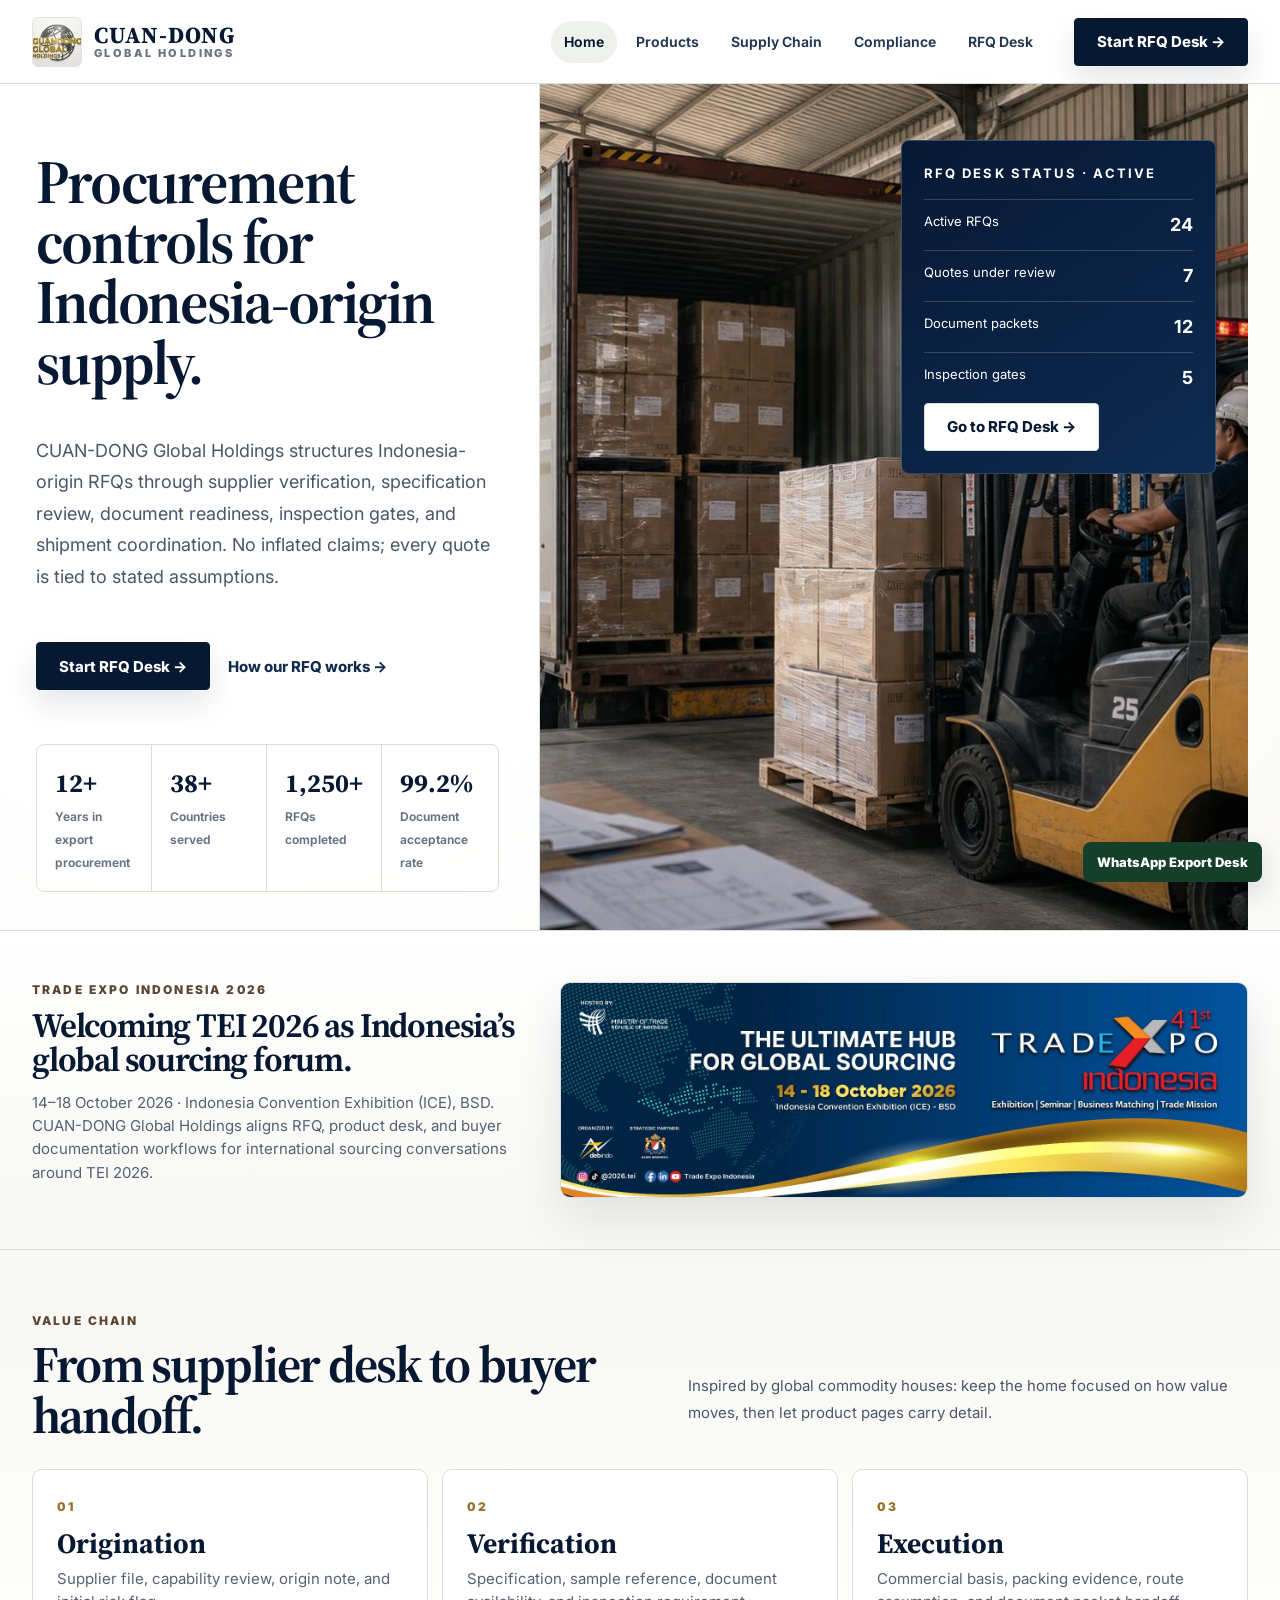
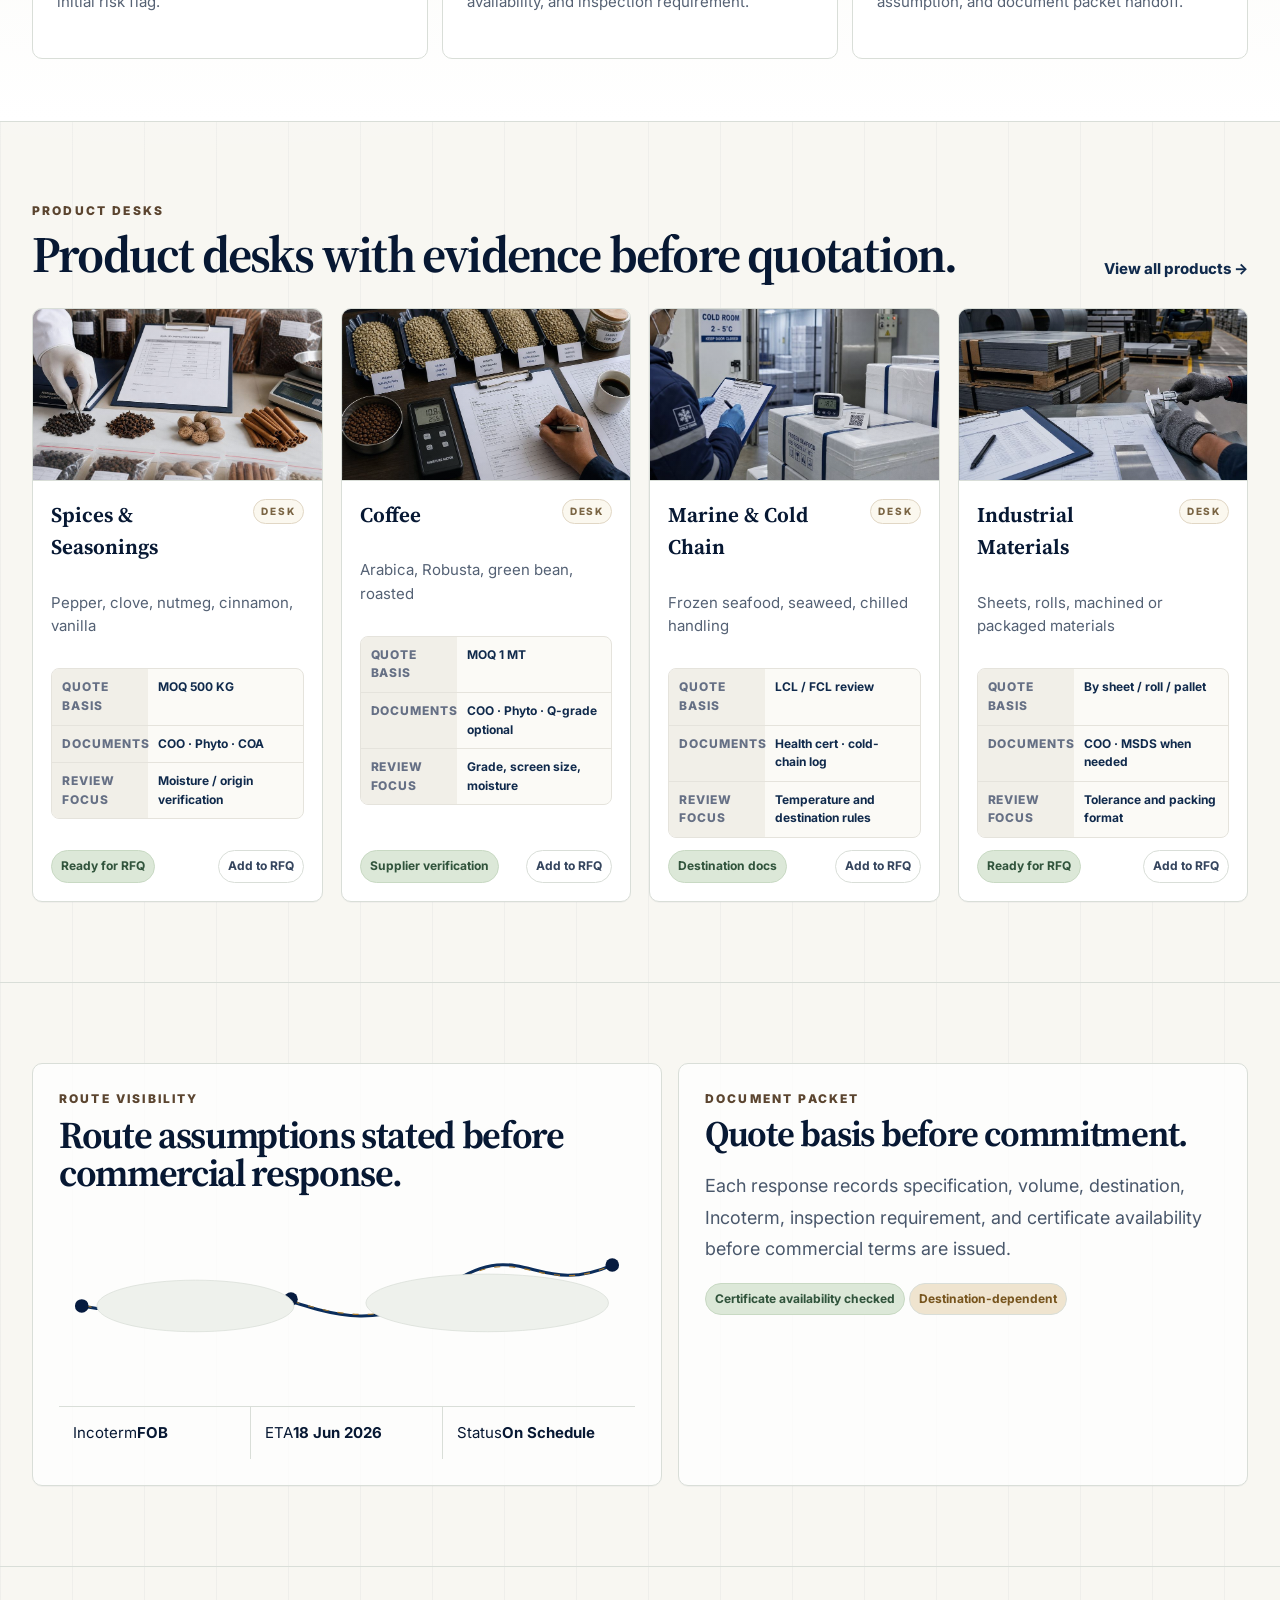
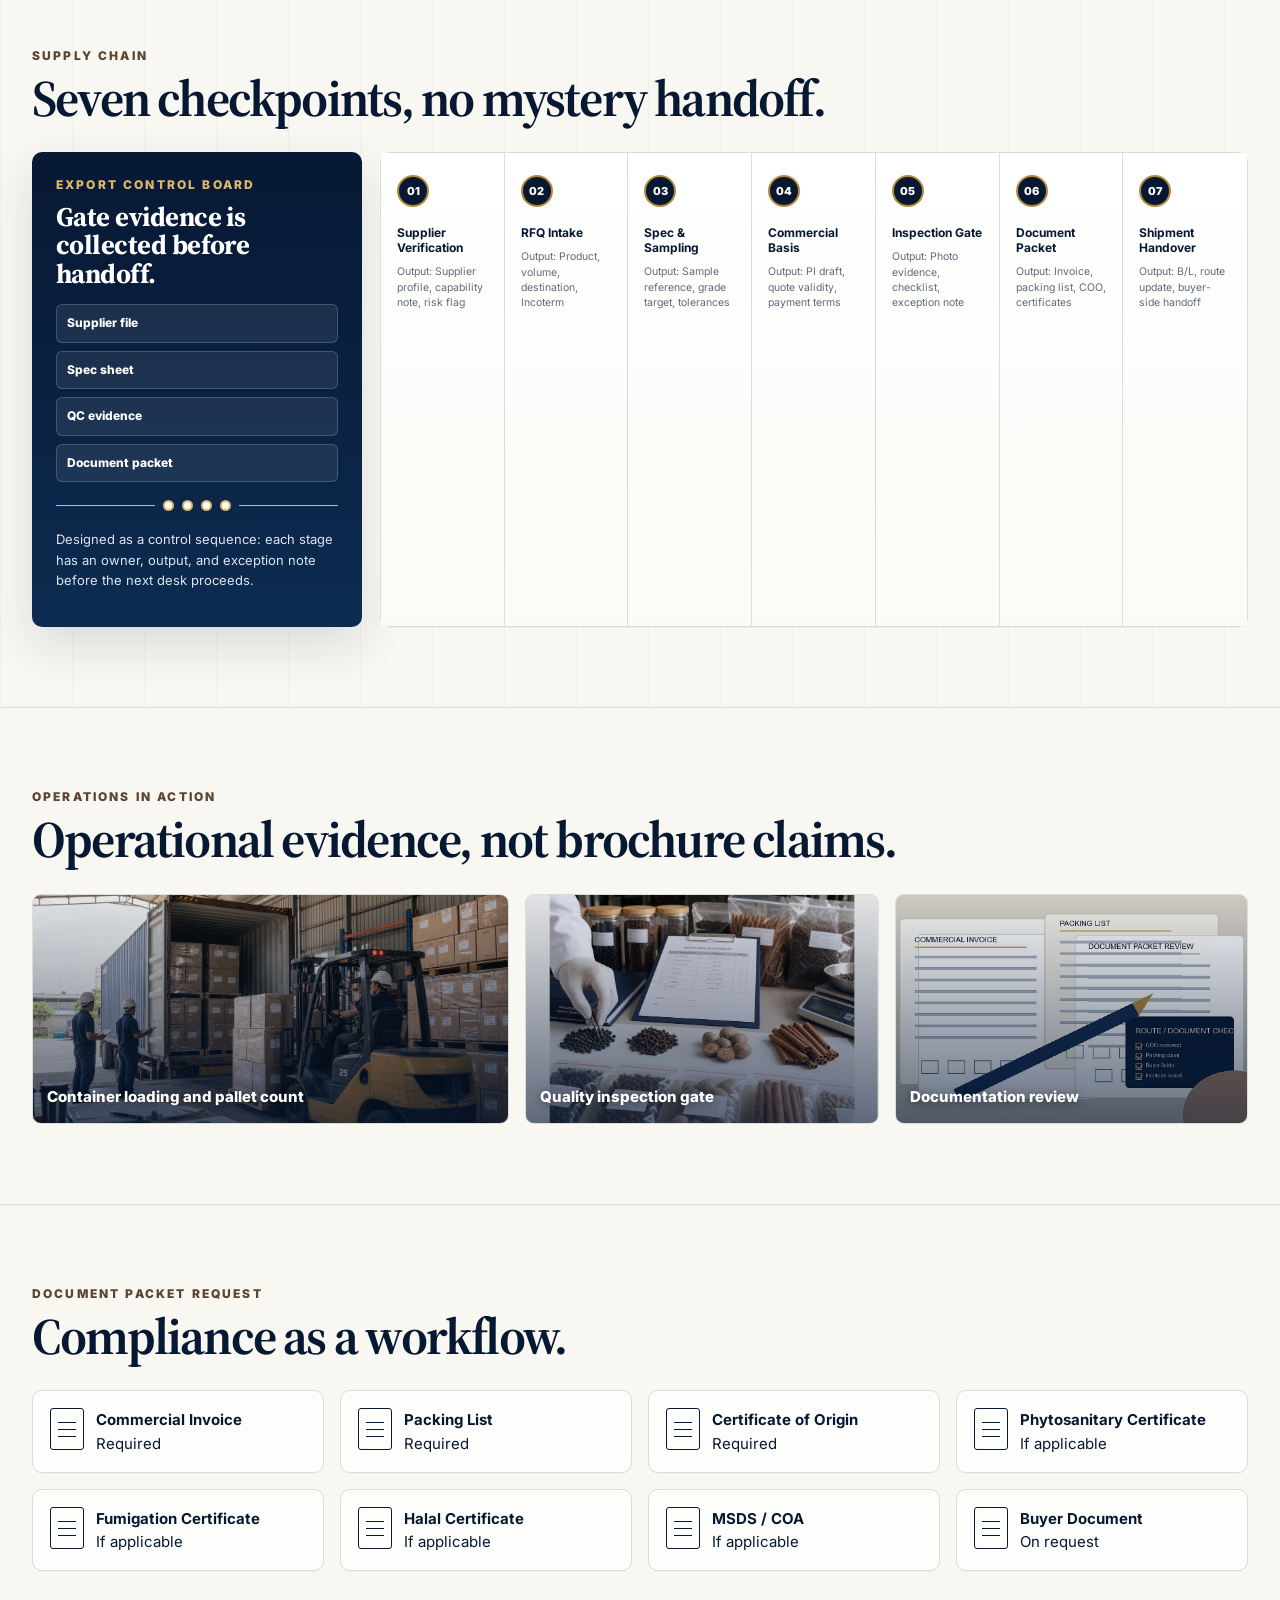
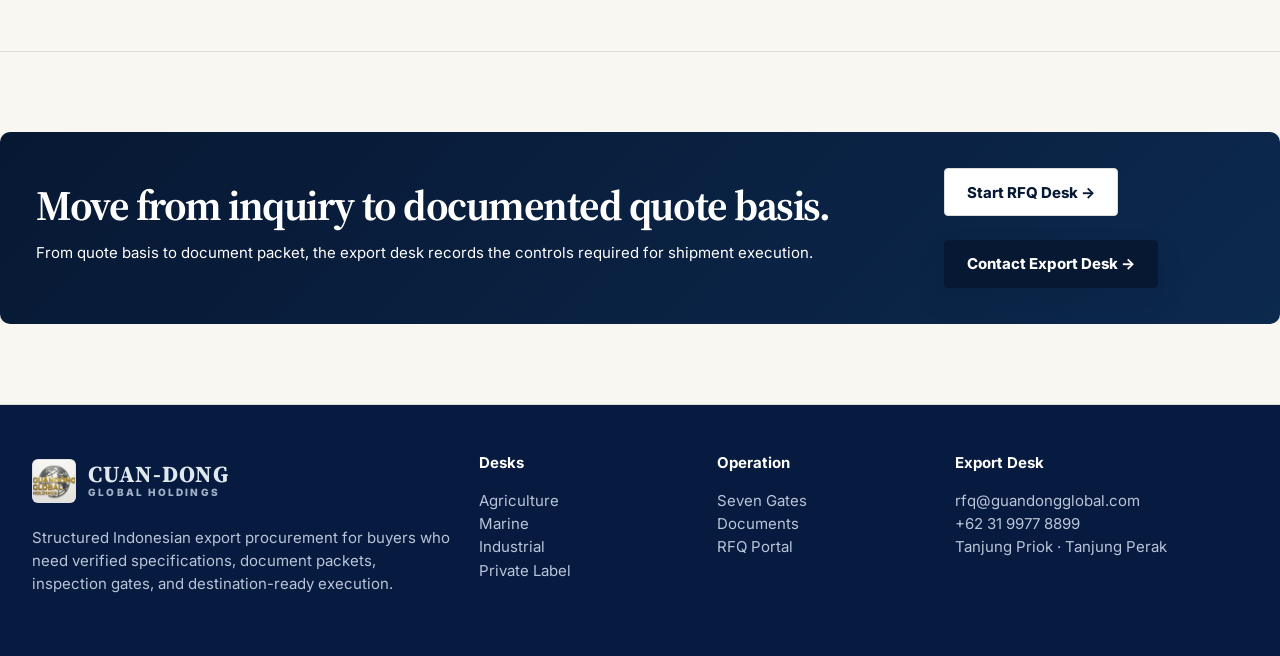
==== commit 2e59dc29: "Update brand lockup to CUAN-DONG Global Holdings" ====
--- a/index.html
+++ b/index.html
@@ -1 +1 @@
-<!doctype html><html lang="en"><head><meta charset="utf-8"><meta name="viewport" content="width=device-width, initial-scale=1"><title>Guandong Global Holdings</title><meta name="description" content="Guandong Global Holdings — Indonesian export procurement, RFQ desk, supply chain documentation."><link rel="preconnect" href="https://fonts.googleapis.com"><link rel="preconnect" href="https://fonts.gstatic.com" crossorigin><link href="https://fonts.googleapis.com/css2?family=Source+Serif+4:opsz,wght@8..60,500;8..60,600;8..60,700&family=Inter:wght@450;600;700;800&display=swap" rel="stylesheet"><link rel="icon" type="image/png" href="favicon.png?v=5"><link rel="stylesheet" href="assets/cuandong.css?v=5"></head><body><div class="page"><header class="site-header"><div class="wrap nav"><a class="brand brand-logo brand-photo" href="index.html" aria-label="Guandong Global Holdings home"><img src="assets/brand/guandong-global-holdings-logo-cropped.jpg?v=5" alt="Guandong Global Holdings"></a><nav class="navlinks"><a class="active" href="index.html">Home</a><a class="" href="products.html">Products</a><a class="" href="supply-chain.html">Supply Chain</a><a class="" href="compliance.html">Compliance</a><a class="" href="contact.html">RFQ Desk</a></nav><a class="rfq-btn" href="contact.html">Start RFQ Desk →</a><button class="hamb btn secondary">Menu</button></div></header><main><section class="wrap hero"><div class="hero-copy"><h1>Procurement controls for Indonesia-origin supply.</h1><p class="lead">Guandong Global Holdings structures Indonesia-origin RFQs through supplier verification, specification review, document readiness, inspection gates, and shipment coordination. No inflated claims; every quote is tied to stated assumptions.</p><div class="hero-actions"><a class="btn" href="contact.html">Start RFQ Desk →</a><a class="text-link" href="supply-chain.html">How our RFQ works →</a></div><div class="evidence"><div class="ev"><strong>12+</strong><span>Years in export procurement</span></div><div class="ev"><strong>38+</strong><span>Countries served</span></div><div class="ev"><strong>1,250+</strong><span>RFQs completed</span></div><div class="ev"><strong>99.2%</strong><span>Document acceptance rate</span></div></div></div><div class="hero-media"><img src="assets/generated/cuandong-warehouse-loading.jpg" alt="Indonesian export warehouse container loading"><aside class="status-panel"><h3>RFQ Desk Status · Active</h3><div class="status-row"><span>Active RFQs</span><b>24</b></div><div class="status-row"><span>Quotes under review</span><b>7</b></div><div class="status-row"><span>Document packets</span><b>12</b></div><div class="status-row"><span>Inspection gates</span><b>5</b></div><a class="btn secondary" href="contact.html">Go to RFQ Desk →</a></aside></div></section><section class="tei-strip"><div class="wrap tei-card"><div class="tei-copy"><div class="kicker">Trade Expo Indonesia 2026</div><h2>Welcoming TEI 2026 as Indonesia’s global sourcing forum.</h2><p>14–18 October 2026 · Indonesia Convention Exhibition (ICE), BSD. Guandong Global Holdings aligns RFQ, product desk, and buyer documentation workflows for international sourcing conversations around TEI 2026.</p></div><img src="assets/event/trade-expo-indonesia-2026.jpg" alt="Trade Expo Indonesia 2026 banner"></div></section><section class="section value-chain-strip"><div class="wrap"><div class="section-head"><div><div class="kicker">Value chain</div><h2>From supplier desk to buyer handoff.</h2></div><p class="lead chain-lead">Inspired by global commodity houses: keep the home focused on how value moves, then let product pages carry detail.</p></div><div class="value-chain"><article><span>01</span><h3>Origination</h3><p>Supplier file, capability review, origin note, and initial risk flag.</p></article><article><span>02</span><h3>Verification</h3><p>Specification, sample reference, document availability, and inspection requirement.</p></article><article><span>03</span><h3>Execution</h3><p>Commercial basis, packing evidence, route assumption, and document packet handoff.</p></article></div></div></section><section class="section"><div class="wrap"><div class="section-head"><div><div class="kicker">Product desks</div><h2>Product desks with evidence before quotation.</h2></div><a class="text-link" href="products.html">View all products →</a></div><div class="grid product-grid"><article class="card product"><div class="thumb spice"></div><div class="product-body"><div class="product-head"><h3>Spices & Seasonings</h3><span class="desk-code">DESK</span></div><p>Pepper, clove, nutmeg, cinnamon, vanilla</p><dl class="procure-facts"><div><dt>Quote basis</dt><dd>MOQ 500 KG</dd></div><div><dt>Documents</dt><dd>COO · Phyto · COA</dd></div><div><dt>Review focus</dt><dd>Moisture / origin verification</dd></div></dl><div class="meta product-actions"><span class="chip ok">Ready for RFQ</span><button class="chip" data-rfq="Spices & Seasonings">Add to RFQ</button></div></div></article><article class="card product"><div class="thumb coffee"></div><div class="product-body"><div class="product-head"><h3>Coffee</h3><span class="desk-code">DESK</span></div><p>Arabica, Robusta, green bean, roasted</p><dl class="procure-facts"><div><dt>Quote basis</dt><dd>MOQ 1 MT</dd></div><div><dt>Documents</dt><dd>COO · Phyto · Q-grade optional</dd></div><div><dt>Review focus</dt><dd>Grade, screen size, moisture</dd></div></dl><div class="meta product-actions"><span class="chip ok">Supplier verification</span><button class="chip" data-rfq="Coffee">Add to RFQ</button></div></div></article><article class="card product"><div class="thumb marine"></div><div class="product-body"><div class="product-head"><h3>Marine & Cold Chain</h3><span class="desk-code">DESK</span></div><p>Frozen seafood, seaweed, chilled handling</p><dl class="procure-facts"><div><dt>Quote basis</dt><dd>LCL / FCL review</dd></div><div><dt>Documents</dt><dd>Health cert · cold-chain log</dd></div><div><dt>Review focus</dt><dd>Temperature and destination rules</dd></div></dl><div class="meta product-actions"><span class="chip ok">Destination docs</span><button class="chip" data-rfq="Marine & Cold Chain">Add to RFQ</button></div></div></article><article class="card product"><div class="thumb ind"></div><div class="product-body"><div class="product-head"><h3>Industrial Materials</h3><span class="desk-code">DESK</span></div><p>Sheets, rolls, machined or packaged materials</p><dl class="procure-facts"><div><dt>Quote basis</dt><dd>By sheet / roll / pallet</dd></div><div><dt>Documents</dt><dd>COO · MSDS when needed</dd></div><div><dt>Review focus</dt><dd>Tolerance and packing format</dd></div></dl><div class="meta product-actions"><span class="chip ok">Ready for RFQ</span><button class="chip" data-rfq="Industrial Materials">Add to RFQ</button></div></div></article></div></div></section><section class="section"><div class="wrap route"><div class="panel map"><div class="kicker">Route visibility</div><h2 style="font-size:38px">Route assumptions stated before commercial response.</h2><svg viewBox="0 0 760 210" aria-hidden="true"><path d="M30 130 C120 150 180 82 270 112 S420 168 515 102 630 120 730 76" fill="none" stroke="#0b2d5b" stroke-width="4"/><path d="M35 130 C122 149 185 85 271 112 S421 165 516 103 632 120 730 76" fill="none" stroke="#a7782a" stroke-width="1.5" stroke-dasharray="8 12"/><g fill="#061b3f"><circle cx="30" cy="130" r="9"/><circle cx="306" cy="121" r="9"/><circle cx="515" cy="102" r="9"/><circle cx="730" cy="76" r="9"/></g><g fill="#eef1ec" stroke="#d9ded8"><ellipse cx="180" cy="130" rx="130" ry="34"/><ellipse cx="565" cy="126" rx="160" ry="38"/></g></svg><div class="route-stats"><div><span>Incoterm</span><b>FOB</b></div><div><span>ETA</span><b>18 Jun 2026</b></div><div><span>Status</span><b>On Schedule</b></div></div></div><div class="panel" style="padding:26px"><div class="kicker">Document packet</div><h2 style="font-size:36px">Quote basis before commitment.</h2><p class="lead">Each response records specification, volume, destination, Incoterm, inspection requirement, and certificate availability before commercial terms are issued.</p><span class="chip ok">Certificate availability checked</span> <span class="chip warn">Destination-dependent</span></div></div></section><section class="section"><div class="wrap"><div class="section-head"><div><div class="kicker">Supply chain</div><h2>Seven checkpoints, no mystery handoff.</h2></div></div><div class="gate-system"><aside class="control-visual"><div class="kicker">Export control board</div><h3>Gate evidence is collected before handoff.</h3><div class="packet-stack"><span>Supplier file</span><span>Spec sheet</span><span>QC evidence</span><span>Document packet</span></div><div class="route-mini"><i></i><i></i><i></i><i></i></div><p>Designed as a control sequence: each stage has an owner, output, and exception note before the next desk proceeds.</p></aside><div class="panel workflow control-flow"><div class="gate"><div class="num">01</div><div class="ico">□</div><b>Supplier Verification</b><small>Output: Supplier profile, capability note, risk flag</small></div><div class="gate"><div class="num">02</div><div class="ico">□</div><b>RFQ Intake</b><small>Output: Product, volume, destination, Incoterm</small></div><div class="gate"><div class="num">03</div><div class="ico">□</div><b>Spec & Sampling</b><small>Output: Sample reference, grade target, tolerances</small></div><div class="gate"><div class="num">04</div><div class="ico">□</div><b>Commercial Basis</b><small>Output: PI draft, quote validity, payment terms</small></div><div class="gate"><div class="num">05</div><div class="ico">□</div><b>Inspection Gate</b><small>Output: Photo evidence, checklist, exception note</small></div><div class="gate"><div class="num">06</div><div class="ico">□</div><b>Document Packet</b><small>Output: Invoice, packing list, COO, certificates</small></div><div class="gate"><div class="num">07</div><div class="ico">□</div><b>Shipment Handover</b><small>Output: B/L, route update, buyer-side handoff</small></div></div></div></div></div></section><section class="section"><div class="wrap"><div class="section-head"><div><div class="kicker">Operations in action</div><h2>Operational evidence, not brochure claims.</h2></div></div><div class="grid ops"><div class="photo op-loading">Container loading and pallet count</div><div class="photo op-qc">Quality inspection gate</div><div class="photo op-docs">Documentation review</div></div></div></section><section class="section"><div class="wrap"><div class="section-head"><div><div class="kicker">Document packet request</div><h2>Compliance as a workflow.</h2></div></div><div class="grid doc-grid"><article class="card doc"><i></i><div><b>Commercial Invoice</b><br><span>Required</span></div></article><article class="card doc"><i></i><div><b>Packing List</b><br><span>Required</span></div></article><article class="card doc"><i></i><div><b>Certificate of Origin</b><br><span>Required</span></div></article><article class="card doc"><i></i><div><b>Phytosanitary Certificate</b><br><span>If applicable</span></div></article><article class="card doc"><i></i><div><b>Fumigation Certificate</b><br><span>If applicable</span></div></article><article class="card doc"><i></i><div><b>Halal Certificate</b><br><span>If applicable</span></div></article><article class="card doc"><i></i><div><b>MSDS / COA</b><br><span>If applicable</span></div></article><article class="card doc"><i></i><div><b>Buyer Document</b><br><span>On request</span></div></article></div></div></section><section class="section"><div class="wrap close"><div><h2>Move from inquiry to documented quote basis.</h2><p>From quote basis to document packet, the export desk records the controls required for shipment execution.</p></div><div><a class="btn secondary" href="contact.html">Start RFQ Desk →</a><br><br><a class="btn" href="mailto:rfq@guandongglobal.com">Contact Export Desk →</a></div></div></section></main><footer class="footer"><div class="wrap footgrid"><div><a class="brand brand-logo brand-photo footer-logo" href="index.html" aria-label="Guandong Global Holdings home"><img src="assets/brand/guandong-global-holdings-logo-cropped.jpg?v=5" alt="Guandong Global Holdings"></a><p>Structured Indonesian export procurement for buyers who need verified specifications, document packets, inspection gates, and destination-ready execution.</p></div><div><h4>Desks</h4><p><a href="products.html">Agriculture</a><br><a href="products.html">Marine</a><br><a href="products.html">Industrial</a><br><a href="products.html">Private Label</a></p></div><div><h4>Operation</h4><p><a href="supply-chain.html">Seven Gates</a><br><a href="compliance.html">Documents</a><br><a href="contact.html">RFQ Portal</a></p></div><div><h4>Export Desk</h4><p>rfq@guandongglobal.com<br>+62 31 9977 8899<br>Tanjung Priok · Tanjung Perak</p></div></div></footer><a class="wa" href="https://wa.me/623199778899?text=Hi%20Guandong Global Holdings%2C%20I%20want%20to%20discuss%20an%20RFQ%20draft.">WhatsApp Export Desk</a><div class="toast"></div></div><script src="assets/cuandong.js"></script></body></html>
+<!doctype html><html lang="en"><head><meta charset="utf-8"><meta name="viewport" content="width=device-width, initial-scale=1"><title>CUAN-DONG Global Holdings</title><meta name="description" content="CUAN-DONG Global Holdings — Indonesian export procurement, RFQ desk, supply chain documentation."><link rel="preconnect" href="https://fonts.googleapis.com"><link rel="preconnect" href="https://fonts.gstatic.com" crossorigin><link href="https://fonts.googleapis.com/css2?family=Source+Serif+4:opsz,wght@8..60,500;8..60,600;8..60,700&family=Inter:wght@450;600;700;800&display=swap" rel="stylesheet"><link rel="icon" type="image/png" href="favicon.png?v=5"><link rel="stylesheet" href="assets/cuandong.css?v=7"></head><body><div class="page"><header class="site-header"><div class="wrap nav"><a class="brand brand-lockup" href="index.html" aria-label="CUAN-DONG Global Holdings home"><img src="assets/brand/guandong-favicon-preview.png?v=6" alt="CUAN-DONG mark"><span><b>CUAN-DONG</b><em>GLOBAL HOLDINGS</em></span></a><nav class="navlinks"><a class="active" href="index.html">Home</a><a class="" href="products.html">Products</a><a class="" href="supply-chain.html">Supply Chain</a><a class="" href="compliance.html">Compliance</a><a class="" href="contact.html">RFQ Desk</a></nav><a class="rfq-btn" href="contact.html">Start RFQ Desk →</a><button class="hamb btn secondary">Menu</button></div></header><main><section class="wrap hero"><div class="hero-copy"><h1>Procurement controls for Indonesia-origin supply.</h1><p class="lead">CUAN-DONG Global Holdings structures Indonesia-origin RFQs through supplier verification, specification review, document readiness, inspection gates, and shipment coordination. No inflated claims; every quote is tied to stated assumptions.</p><div class="hero-actions"><a class="btn" href="contact.html">Start RFQ Desk →</a><a class="text-link" href="supply-chain.html">How our RFQ works →</a></div><div class="evidence"><div class="ev"><strong>12+</strong><span>Years in export procurement</span></div><div class="ev"><strong>38+</strong><span>Countries served</span></div><div class="ev"><strong>1,250+</strong><span>RFQs completed</span></div><div class="ev"><strong>99.2%</strong><span>Document acceptance rate</span></div></div></div><div class="hero-media"><img src="assets/generated/cuandong-warehouse-loading.jpg" alt="Indonesian export warehouse container loading"><aside class="status-panel"><h3>RFQ Desk Status · Active</h3><div class="status-row"><span>Active RFQs</span><b>24</b></div><div class="status-row"><span>Quotes under review</span><b>7</b></div><div class="status-row"><span>Document packets</span><b>12</b></div><div class="status-row"><span>Inspection gates</span><b>5</b></div><a class="btn secondary" href="contact.html">Go to RFQ Desk →</a></aside></div></section><section class="tei-strip"><div class="wrap tei-card"><div class="tei-copy"><div class="kicker">Trade Expo Indonesia 2026</div><h2>Welcoming TEI 2026 as Indonesia’s global sourcing forum.</h2><p>14–18 October 2026 · Indonesia Convention Exhibition (ICE), BSD. CUAN-DONG Global Holdings aligns RFQ, product desk, and buyer documentation workflows for international sourcing conversations around TEI 2026.</p></div><img src="assets/event/trade-expo-indonesia-2026.jpg" alt="Trade Expo Indonesia 2026 banner"></div></section><section class="section value-chain-strip"><div class="wrap"><div class="section-head"><div><div class="kicker">Value chain</div><h2>From supplier desk to buyer handoff.</h2></div><p class="lead chain-lead">Inspired by global commodity houses: keep the home focused on how value moves, then let product pages carry detail.</p></div><div class="value-chain"><article><span>01</span><h3>Origination</h3><p>Supplier file, capability review, origin note, and initial risk flag.</p></article><article><span>02</span><h3>Verification</h3><p>Specification, sample reference, document availability, and inspection requirement.</p></article><article><span>03</span><h3>Execution</h3><p>Commercial basis, packing evidence, route assumption, and document packet handoff.</p></article></div></div></section><section class="section"><div class="wrap"><div class="section-head"><div><div class="kicker">Product desks</div><h2>Product desks with evidence before quotation.</h2></div><a class="text-link" href="products.html">View all products →</a></div><div class="grid product-grid"><article class="card product"><div class="thumb spice"></div><div class="product-body"><div class="product-head"><h3>Spices & Seasonings</h3><span class="desk-code">DESK</span></div><p>Pepper, clove, nutmeg, cinnamon, vanilla</p><dl class="procure-facts"><div><dt>Quote basis</dt><dd>MOQ 500 KG</dd></div><div><dt>Documents</dt><dd>COO · Phyto · COA</dd></div><div><dt>Review focus</dt><dd>Moisture / origin verification</dd></div></dl><div class="meta product-actions"><span class="chip ok">Ready for RFQ</span><button class="chip" data-rfq="Spices & Seasonings">Add to RFQ</button></div></div></article><article class="card product"><div class="thumb coffee"></div><div class="product-body"><div class="product-head"><h3>Coffee</h3><span class="desk-code">DESK</span></div><p>Arabica, Robusta, green bean, roasted</p><dl class="procure-facts"><div><dt>Quote basis</dt><dd>MOQ 1 MT</dd></div><div><dt>Documents</dt><dd>COO · Phyto · Q-grade optional</dd></div><div><dt>Review focus</dt><dd>Grade, screen size, moisture</dd></div></dl><div class="meta product-actions"><span class="chip ok">Supplier verification</span><button class="chip" data-rfq="Coffee">Add to RFQ</button></div></div></article><article class="card product"><div class="thumb marine"></div><div class="product-body"><div class="product-head"><h3>Marine & Cold Chain</h3><span class="desk-code">DESK</span></div><p>Frozen seafood, seaweed, chilled handling</p><dl class="procure-facts"><div><dt>Quote basis</dt><dd>LCL / FCL review</dd></div><div><dt>Documents</dt><dd>Health cert · cold-chain log</dd></div><div><dt>Review focus</dt><dd>Temperature and destination rules</dd></div></dl><div class="meta product-actions"><span class="chip ok">Destination docs</span><button class="chip" data-rfq="Marine & Cold Chain">Add to RFQ</button></div></div></article><article class="card product"><div class="thumb ind"></div><div class="product-body"><div class="product-head"><h3>Industrial Materials</h3><span class="desk-code">DESK</span></div><p>Sheets, rolls, machined or packaged materials</p><dl class="procure-facts"><div><dt>Quote basis</dt><dd>By sheet / roll / pallet</dd></div><div><dt>Documents</dt><dd>COO · MSDS when needed</dd></div><div><dt>Review focus</dt><dd>Tolerance and packing format</dd></div></dl><div class="meta product-actions"><span class="chip ok">Ready for RFQ</span><button class="chip" data-rfq="Industrial Materials">Add to RFQ</button></div></div></article></div></div></section><section class="section"><div class="wrap route"><div class="panel map"><div class="kicker">Route visibility</div><h2 style="font-size:38px">Route assumptions stated before commercial response.</h2><svg viewBox="0 0 760 210" aria-hidden="true"><path d="M30 130 C120 150 180 82 270 112 S420 168 515 102 630 120 730 76" fill="none" stroke="#0b2d5b" stroke-width="4"/><path d="M35 130 C122 149 185 85 271 112 S421 165 516 103 632 120 730 76" fill="none" stroke="#a7782a" stroke-width="1.5" stroke-dasharray="8 12"/><g fill="#061b3f"><circle cx="30" cy="130" r="9"/><circle cx="306" cy="121" r="9"/><circle cx="515" cy="102" r="9"/><circle cx="730" cy="76" r="9"/></g><g fill="#eef1ec" stroke="#d9ded8"><ellipse cx="180" cy="130" rx="130" ry="34"/><ellipse cx="565" cy="126" rx="160" ry="38"/></g></svg><div class="route-stats"><div><span>Incoterm</span><b>FOB</b></div><div><span>ETA</span><b>18 Jun 2026</b></div><div><span>Status</span><b>On Schedule</b></div></div></div><div class="panel" style="padding:26px"><div class="kicker">Document packet</div><h2 style="font-size:36px">Quote basis before commitment.</h2><p class="lead">Each response records specification, volume, destination, Incoterm, inspection requirement, and certificate availability before commercial terms are issued.</p><span class="chip ok">Certificate availability checked</span> <span class="chip warn">Destination-dependent</span></div></div></section><section class="section"><div class="wrap"><div class="section-head"><div><div class="kicker">Supply chain</div><h2>Seven checkpoints, no mystery handoff.</h2></div></div><div class="gate-system"><aside class="control-visual"><div class="kicker">Export control board</div><h3>Gate evidence is collected before handoff.</h3><div class="packet-stack"><span>Supplier file</span><span>Spec sheet</span><span>QC evidence</span><span>Document packet</span></div><div class="route-mini"><i></i><i></i><i></i><i></i></div><p>Designed as a control sequence: each stage has an owner, output, and exception note before the next desk proceeds.</p></aside><div class="panel workflow control-flow"><div class="gate"><div class="num">01</div><div class="ico">□</div><b>Supplier Verification</b><small>Output: Supplier profile, capability note, risk flag</small></div><div class="gate"><div class="num">02</div><div class="ico">□</div><b>RFQ Intake</b><small>Output: Product, volume, destination, Incoterm</small></div><div class="gate"><div class="num">03</div><div class="ico">□</div><b>Spec & Sampling</b><small>Output: Sample reference, grade target, tolerances</small></div><div class="gate"><div class="num">04</div><div class="ico">□</div><b>Commercial Basis</b><small>Output: PI draft, quote validity, payment terms</small></div><div class="gate"><div class="num">05</div><div class="ico">□</div><b>Inspection Gate</b><small>Output: Photo evidence, checklist, exception note</small></div><div class="gate"><div class="num">06</div><div class="ico">□</div><b>Document Packet</b><small>Output: Invoice, packing list, COO, certificates</small></div><div class="gate"><div class="num">07</div><div class="ico">□</div><b>Shipment Handover</b><small>Output: B/L, route update, buyer-side handoff</small></div></div></div></div></div></section><section class="section"><div class="wrap"><div class="section-head"><div><div class="kicker">Operations in action</div><h2>Operational evidence, not brochure claims.</h2></div></div><div class="grid ops"><div class="photo op-loading">Container loading and pallet count</div><div class="photo op-qc">Quality inspection gate</div><div class="photo op-docs">Documentation review</div></div></div></section><section class="section"><div class="wrap"><div class="section-head"><div><div class="kicker">Document packet request</div><h2>Compliance as a workflow.</h2></div></div><div class="grid doc-grid"><article class="card doc"><i></i><div><b>Commercial Invoice</b><br><span>Required</span></div></article><article class="card doc"><i></i><div><b>Packing List</b><br><span>Required</span></div></article><article class="card doc"><i></i><div><b>Certificate of Origin</b><br><span>Required</span></div></article><article class="card doc"><i></i><div><b>Phytosanitary Certificate</b><br><span>If applicable</span></div></article><article class="card doc"><i></i><div><b>Fumigation Certificate</b><br><span>If applicable</span></div></article><article class="card doc"><i></i><div><b>Halal Certificate</b><br><span>If applicable</span></div></article><article class="card doc"><i></i><div><b>MSDS / COA</b><br><span>If applicable</span></div></article><article class="card doc"><i></i><div><b>Buyer Document</b><br><span>On request</span></div></article></div></div></section><section class="section"><div class="wrap close"><div><h2>Move from inquiry to documented quote basis.</h2><p>From quote basis to document packet, the export desk records the controls required for shipment execution.</p></div><div><a class="btn secondary" href="contact.html">Start RFQ Desk →</a><br><br><a class="btn" href="mailto:rfq@guandongglobal.com">Contact Export Desk →</a></div></div></section></main><footer class="footer"><div class="wrap footgrid"><div><a class="brand brand-lockup footer-lockup" href="index.html" aria-label="CUAN-DONG Global Holdings home"><img src="assets/brand/guandong-favicon-preview.png?v=6" alt="CUAN-DONG mark"><span><b>CUAN-DONG</b><em>GLOBAL HOLDINGS</em></span></a><p>Structured Indonesian export procurement for buyers who need verified specifications, document packets, inspection gates, and destination-ready execution.</p></div><div><h4>Desks</h4><p><a href="products.html">Agriculture</a><br><a href="products.html">Marine</a><br><a href="products.html">Industrial</a><br><a href="products.html">Private Label</a></p></div><div><h4>Operation</h4><p><a href="supply-chain.html">Seven Gates</a><br><a href="compliance.html">Documents</a><br><a href="contact.html">RFQ Portal</a></p></div><div><h4>Export Desk</h4><p>rfq@guandongglobal.com<br>+62 31 9977 8899<br>Tanjung Priok · Tanjung Perak</p></div></div></footer><a class="wa" href="https://wa.me/623199778899?text=Hi%20CUAN-DONG Global Holdings%2C%20I%20want%20to%20discuss%20an%20RFQ%20draft.">WhatsApp Export Desk</a><div class="toast"></div></div><script src="assets/cuandong.js"></script></body></html>
--- a/assets/cuandong.css
+++ b/assets/cuandong.css
@@ -33,3 +33,8 @@
 .brand-photo{width:230px;min-width:200px;height:64px}.brand-photo img{height:60px;width:auto;max-width:230px;object-fit:contain;object-position:left center;background:#fff}.footer-logo{width:180px!important;min-width:180px!important;height:58px!important}.footer-logo img{height:52px!important;max-width:180px!important}.value-chain-strip{padding-top:62px;padding-bottom:62px;background:linear-gradient(180deg,#f8f7f2,#fff)}.chain-lead{max-width:560px;font-size:15px}.value-chain{display:grid;grid-template-columns:repeat(3,1fr);gap:14px}.value-chain article{background:#fff;border:1px solid var(--line);border-radius:10px;padding:24px;min-height:190px}.value-chain span{font-size:12px;font-weight:900;color:#9a742e;letter-spacing:.16em}.value-chain h3{font-family:var(--serif);font-size:28px;margin:12px 0 10px;line-height:1}.value-chain p{color:#566274;margin:0}.site-header .brand-photo img{mix-blend-mode:multiply}
 @media(max-width:980px){.value-chain{grid-template-columns:1fr}.brand-photo{width:190px;min-width:170px}.brand-photo img{height:52px;max-width:190px}}
 @media(max-width:620px){.brand-photo{width:56px!important;min-width:56px!important;height:52px;overflow:hidden}.brand-photo img{height:52px;width:56px;max-width:none;object-fit:cover;object-position:left center}.value-chain article{min-height:unset}.tei-card img{border-radius:7px}}
+/* CU-ANDONG Global Holdings wordmark lockup */
+.brand-lockup{display:flex;align-items:center;gap:12px;min-width:260px;height:64px;letter-spacing:0}.brand-lockup img{width:50px;height:50px;object-fit:cover;border-radius:6px;border:1px solid rgba(7,24,51,.12);background:#fff}.brand-lockup span{display:flex!important;flex-direction:column;gap:2px;line-height:1}.brand-lockup b{display:block!important;font-family:var(--serif);font-size:24px;font-weight:750;letter-spacing:.04em;color:#071833}.brand-lockup em{font-style:normal;font-size:11px;font-weight:850;letter-spacing:.22em;color:#6b7280}.footer-lockup{min-width:230px;height:60px}.footer-lockup img{width:44px;height:44px}.footer-lockup b{font-size:20px;color:#dfe7ef}.footer-lockup em{font-size:10px;color:#9fb0c7}.footer .brand-lockup:hover,.site-header .brand-lockup:hover{opacity:.94}.brand-photo{display:none!important}
+@media(max-width:980px){.brand-lockup{min-width:220px}.brand-lockup b{font-size:20px}.brand-lockup em{font-size:9px}}
+@media(max-width:620px){.brand-lockup{min-width:52px!important;width:52px!important;gap:0;overflow:hidden}.brand-lockup img{width:46px;height:46px}.brand-lockup span{display:none!important}}
+@media(min-width:981px){.brand-lockup{min-width:268px}.brand-lockup b{font-size:23px}}
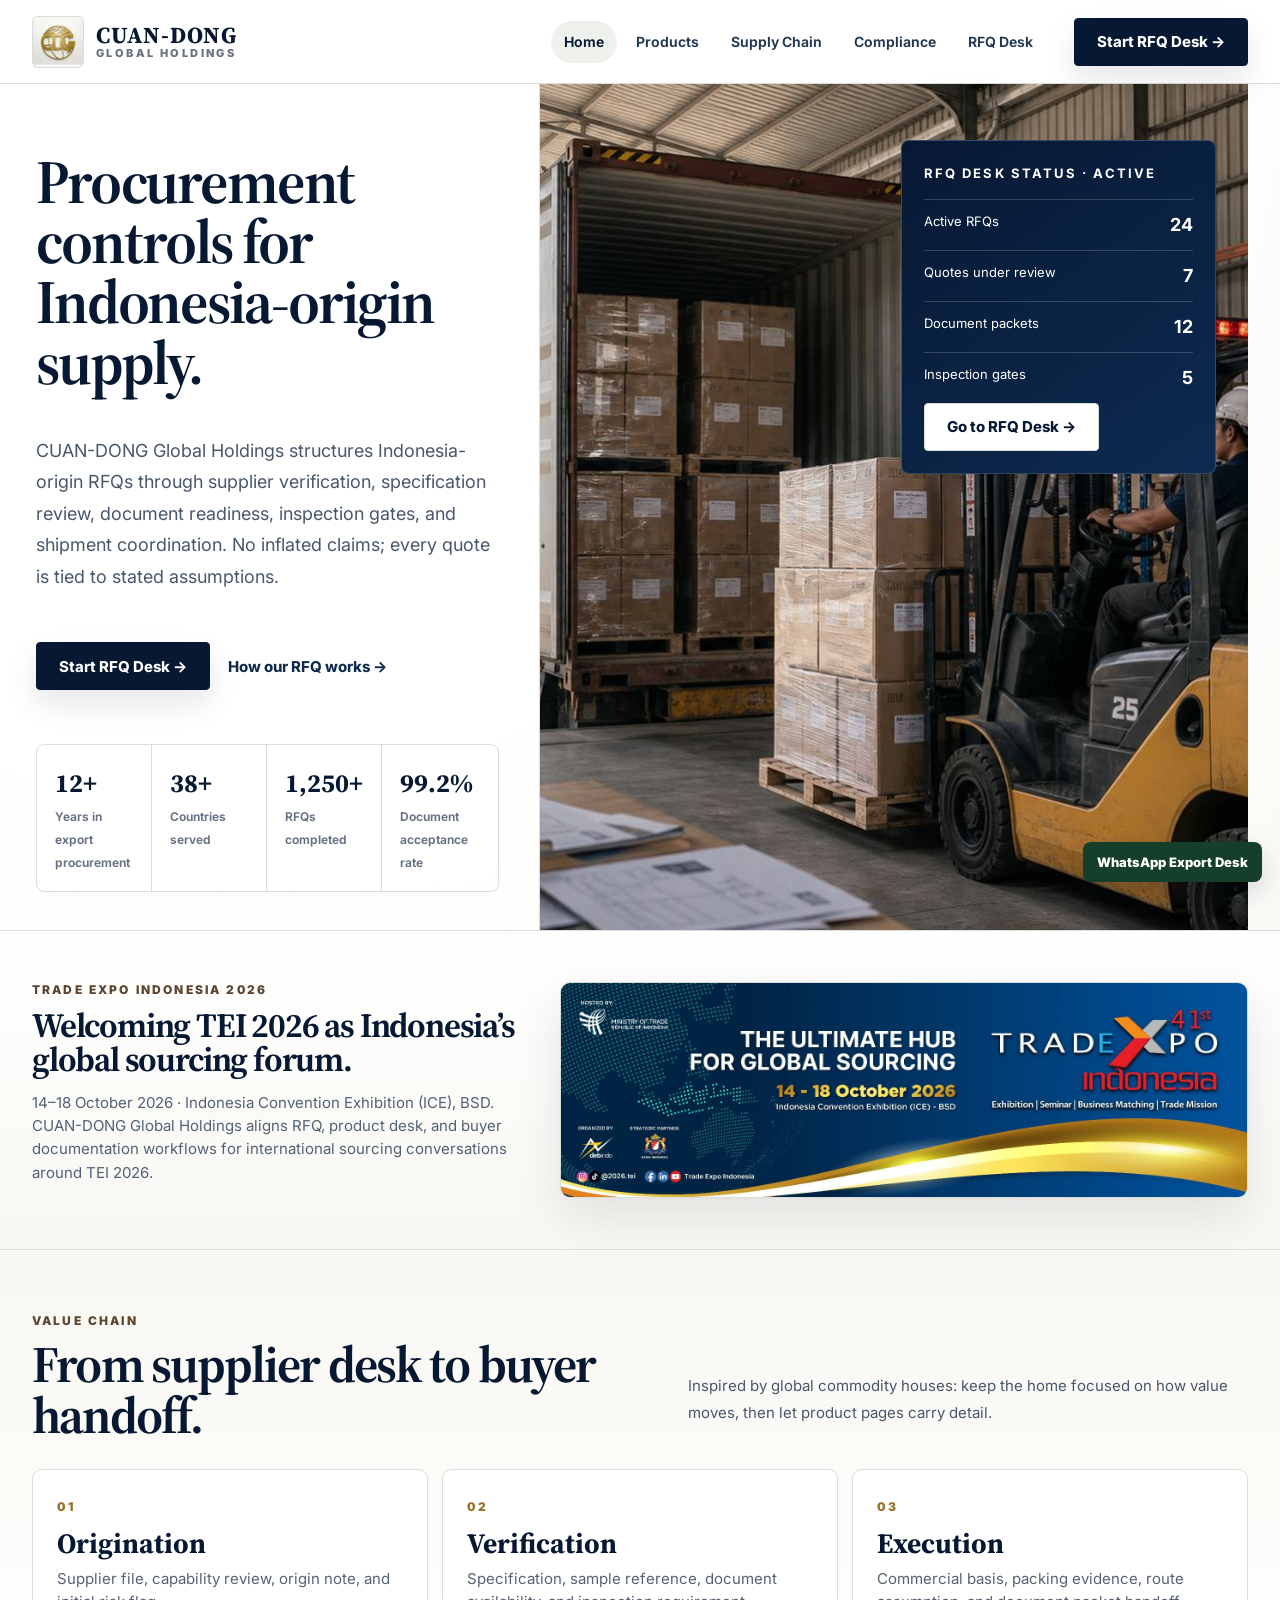
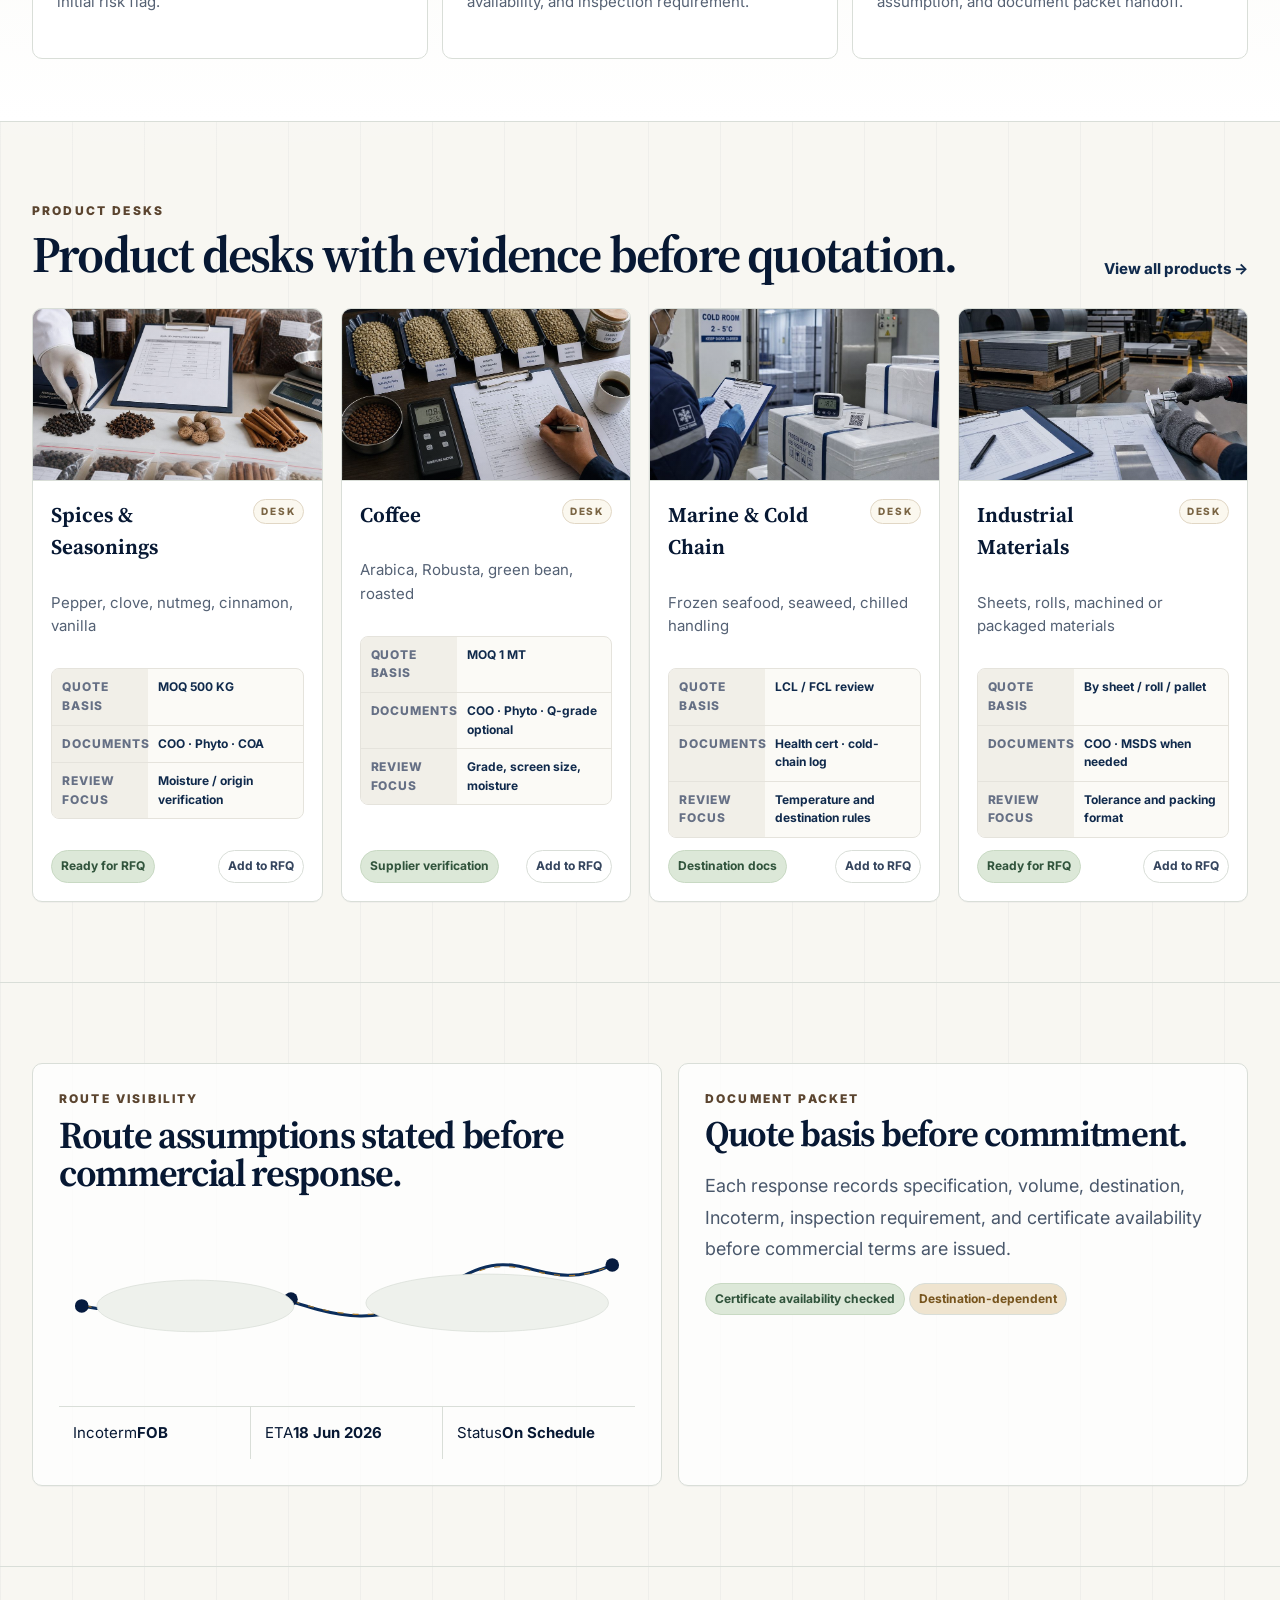
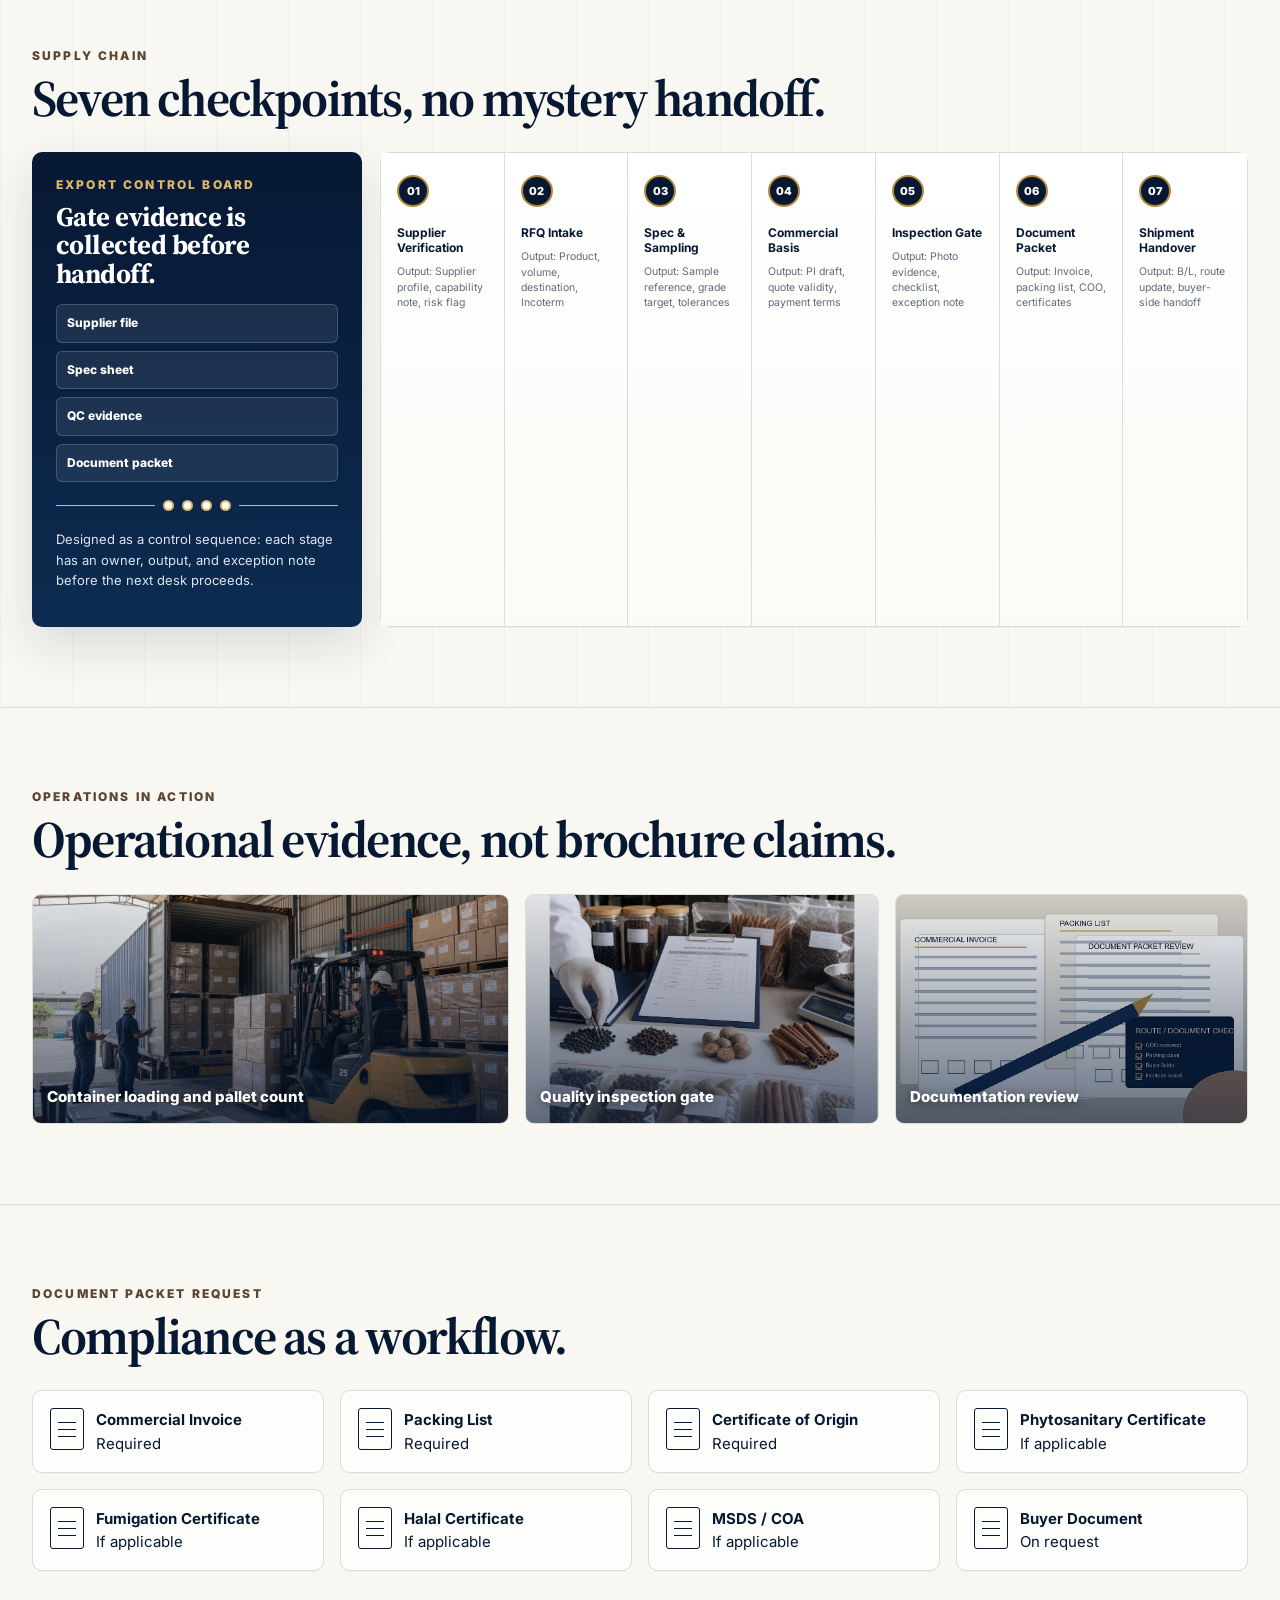
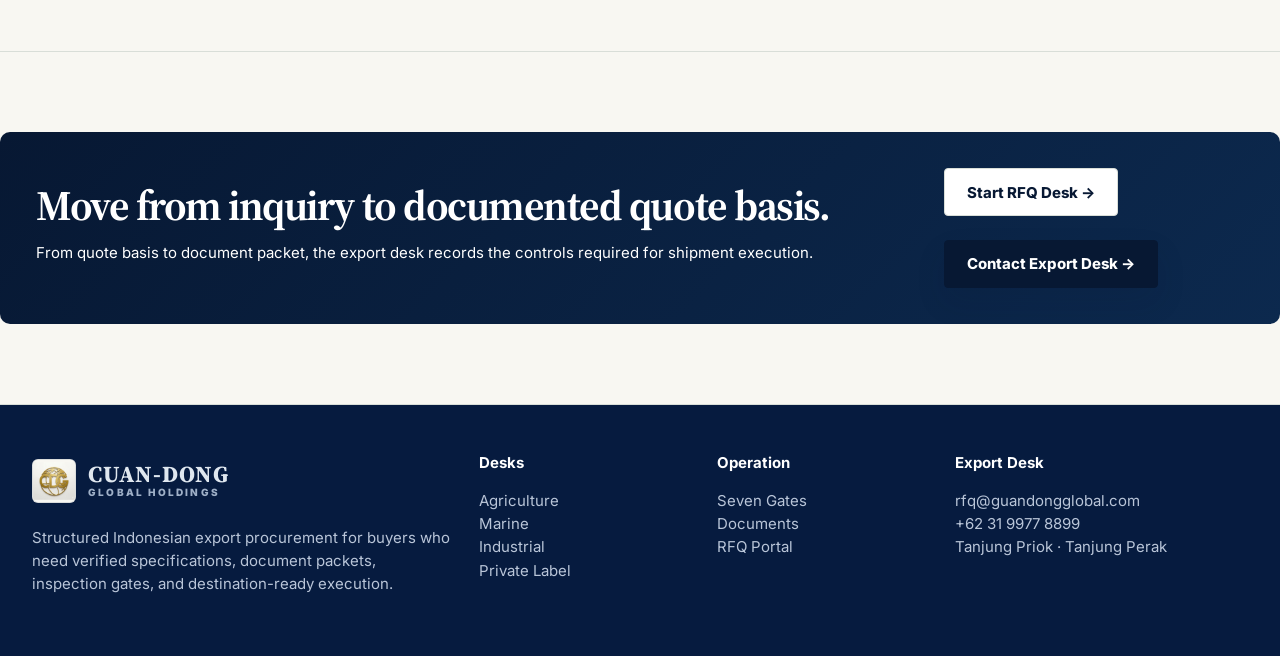
==== commit 3fdba725: "Replace navbar mark with CDG logo asset" ====
--- a/index.html
+++ b/index.html
@@ -1 +1 @@
-<!doctype html><html lang="en"><head><meta charset="utf-8"><meta name="viewport" content="width=device-width, initial-scale=1"><title>CUAN-DONG Global Holdings</title><meta name="description" content="CUAN-DONG Global Holdings — Indonesian export procurement, RFQ desk, supply chain documentation."><link rel="preconnect" href="https://fonts.googleapis.com"><link rel="preconnect" href="https://fonts.gstatic.com" crossorigin><link href="https://fonts.googleapis.com/css2?family=Source+Serif+4:opsz,wght@8..60,500;8..60,600;8..60,700&family=Inter:wght@450;600;700;800&display=swap" rel="stylesheet"><link rel="icon" type="image/png" href="favicon.png?v=5"><link rel="stylesheet" href="assets/cuandong.css?v=7"></head><body><div class="page"><header class="site-header"><div class="wrap nav"><a class="brand brand-lockup" href="index.html" aria-label="CUAN-DONG Global Holdings home"><img src="assets/brand/guandong-favicon-preview.png?v=6" alt="CUAN-DONG mark"><span><b>CUAN-DONG</b><em>GLOBAL HOLDINGS</em></span></a><nav class="navlinks"><a class="active" href="index.html">Home</a><a class="" href="products.html">Products</a><a class="" href="supply-chain.html">Supply Chain</a><a class="" href="compliance.html">Compliance</a><a class="" href="contact.html">RFQ Desk</a></nav><a class="rfq-btn" href="contact.html">Start RFQ Desk →</a><button class="hamb btn secondary">Menu</button></div></header><main><section class="wrap hero"><div class="hero-copy"><h1>Procurement controls for Indonesia-origin supply.</h1><p class="lead">CUAN-DONG Global Holdings structures Indonesia-origin RFQs through supplier verification, specification review, document readiness, inspection gates, and shipment coordination. No inflated claims; every quote is tied to stated assumptions.</p><div class="hero-actions"><a class="btn" href="contact.html">Start RFQ Desk →</a><a class="text-link" href="supply-chain.html">How our RFQ works →</a></div><div class="evidence"><div class="ev"><strong>12+</strong><span>Years in export procurement</span></div><div class="ev"><strong>38+</strong><span>Countries served</span></div><div class="ev"><strong>1,250+</strong><span>RFQs completed</span></div><div class="ev"><strong>99.2%</strong><span>Document acceptance rate</span></div></div></div><div class="hero-media"><img src="assets/generated/cuandong-warehouse-loading.jpg" alt="Indonesian export warehouse container loading"><aside class="status-panel"><h3>RFQ Desk Status · Active</h3><div class="status-row"><span>Active RFQs</span><b>24</b></div><div class="status-row"><span>Quotes under review</span><b>7</b></div><div class="status-row"><span>Document packets</span><b>12</b></div><div class="status-row"><span>Inspection gates</span><b>5</b></div><a class="btn secondary" href="contact.html">Go to RFQ Desk →</a></aside></div></section><section class="tei-strip"><div class="wrap tei-card"><div class="tei-copy"><div class="kicker">Trade Expo Indonesia 2026</div><h2>Welcoming TEI 2026 as Indonesia’s global sourcing forum.</h2><p>14–18 October 2026 · Indonesia Convention Exhibition (ICE), BSD. CUAN-DONG Global Holdings aligns RFQ, product desk, and buyer documentation workflows for international sourcing conversations around TEI 2026.</p></div><img src="assets/event/trade-expo-indonesia-2026.jpg" alt="Trade Expo Indonesia 2026 banner"></div></section><section class="section value-chain-strip"><div class="wrap"><div class="section-head"><div><div class="kicker">Value chain</div><h2>From supplier desk to buyer handoff.</h2></div><p class="lead chain-lead">Inspired by global commodity houses: keep the home focused on how value moves, then let product pages carry detail.</p></div><div class="value-chain"><article><span>01</span><h3>Origination</h3><p>Supplier file, capability review, origin note, and initial risk flag.</p></article><article><span>02</span><h3>Verification</h3><p>Specification, sample reference, document availability, and inspection requirement.</p></article><article><span>03</span><h3>Execution</h3><p>Commercial basis, packing evidence, route assumption, and document packet handoff.</p></article></div></div></section><section class="section"><div class="wrap"><div class="section-head"><div><div class="kicker">Product desks</div><h2>Product desks with evidence before quotation.</h2></div><a class="text-link" href="products.html">View all products →</a></div><div class="grid product-grid"><article class="card product"><div class="thumb spice"></div><div class="product-body"><div class="product-head"><h3>Spices & Seasonings</h3><span class="desk-code">DESK</span></div><p>Pepper, clove, nutmeg, cinnamon, vanilla</p><dl class="procure-facts"><div><dt>Quote basis</dt><dd>MOQ 500 KG</dd></div><div><dt>Documents</dt><dd>COO · Phyto · COA</dd></div><div><dt>Review focus</dt><dd>Moisture / origin verification</dd></div></dl><div class="meta product-actions"><span class="chip ok">Ready for RFQ</span><button class="chip" data-rfq="Spices & Seasonings">Add to RFQ</button></div></div></article><article class="card product"><div class="thumb coffee"></div><div class="product-body"><div class="product-head"><h3>Coffee</h3><span class="desk-code">DESK</span></div><p>Arabica, Robusta, green bean, roasted</p><dl class="procure-facts"><div><dt>Quote basis</dt><dd>MOQ 1 MT</dd></div><div><dt>Documents</dt><dd>COO · Phyto · Q-grade optional</dd></div><div><dt>Review focus</dt><dd>Grade, screen size, moisture</dd></div></dl><div class="meta product-actions"><span class="chip ok">Supplier verification</span><button class="chip" data-rfq="Coffee">Add to RFQ</button></div></div></article><article class="card product"><div class="thumb marine"></div><div class="product-body"><div class="product-head"><h3>Marine & Cold Chain</h3><span class="desk-code">DESK</span></div><p>Frozen seafood, seaweed, chilled handling</p><dl class="procure-facts"><div><dt>Quote basis</dt><dd>LCL / FCL review</dd></div><div><dt>Documents</dt><dd>Health cert · cold-chain log</dd></div><div><dt>Review focus</dt><dd>Temperature and destination rules</dd></div></dl><div class="meta product-actions"><span class="chip ok">Destination docs</span><button class="chip" data-rfq="Marine & Cold Chain">Add to RFQ</button></div></div></article><article class="card product"><div class="thumb ind"></div><div class="product-body"><div class="product-head"><h3>Industrial Materials</h3><span class="desk-code">DESK</span></div><p>Sheets, rolls, machined or packaged materials</p><dl class="procure-facts"><div><dt>Quote basis</dt><dd>By sheet / roll / pallet</dd></div><div><dt>Documents</dt><dd>COO · MSDS when needed</dd></div><div><dt>Review focus</dt><dd>Tolerance and packing format</dd></div></dl><div class="meta product-actions"><span class="chip ok">Ready for RFQ</span><button class="chip" data-rfq="Industrial Materials">Add to RFQ</button></div></div></article></div></div></section><section class="section"><div class="wrap route"><div class="panel map"><div class="kicker">Route visibility</div><h2 style="font-size:38px">Route assumptions stated before commercial response.</h2><svg viewBox="0 0 760 210" aria-hidden="true"><path d="M30 130 C120 150 180 82 270 112 S420 168 515 102 630 120 730 76" fill="none" stroke="#0b2d5b" stroke-width="4"/><path d="M35 130 C122 149 185 85 271 112 S421 165 516 103 632 120 730 76" fill="none" stroke="#a7782a" stroke-width="1.5" stroke-dasharray="8 12"/><g fill="#061b3f"><circle cx="30" cy="130" r="9"/><circle cx="306" cy="121" r="9"/><circle cx="515" cy="102" r="9"/><circle cx="730" cy="76" r="9"/></g><g fill="#eef1ec" stroke="#d9ded8"><ellipse cx="180" cy="130" rx="130" ry="34"/><ellipse cx="565" cy="126" rx="160" ry="38"/></g></svg><div class="route-stats"><div><span>Incoterm</span><b>FOB</b></div><div><span>ETA</span><b>18 Jun 2026</b></div><div><span>Status</span><b>On Schedule</b></div></div></div><div class="panel" style="padding:26px"><div class="kicker">Document packet</div><h2 style="font-size:36px">Quote basis before commitment.</h2><p class="lead">Each response records specification, volume, destination, Incoterm, inspection requirement, and certificate availability before commercial terms are issued.</p><span class="chip ok">Certificate availability checked</span> <span class="chip warn">Destination-dependent</span></div></div></section><section class="section"><div class="wrap"><div class="section-head"><div><div class="kicker">Supply chain</div><h2>Seven checkpoints, no mystery handoff.</h2></div></div><div class="gate-system"><aside class="control-visual"><div class="kicker">Export control board</div><h3>Gate evidence is collected before handoff.</h3><div class="packet-stack"><span>Supplier file</span><span>Spec sheet</span><span>QC evidence</span><span>Document packet</span></div><div class="route-mini"><i></i><i></i><i></i><i></i></div><p>Designed as a control sequence: each stage has an owner, output, and exception note before the next desk proceeds.</p></aside><div class="panel workflow control-flow"><div class="gate"><div class="num">01</div><div class="ico">□</div><b>Supplier Verification</b><small>Output: Supplier profile, capability note, risk flag</small></div><div class="gate"><div class="num">02</div><div class="ico">□</div><b>RFQ Intake</b><small>Output: Product, volume, destination, Incoterm</small></div><div class="gate"><div class="num">03</div><div class="ico">□</div><b>Spec & Sampling</b><small>Output: Sample reference, grade target, tolerances</small></div><div class="gate"><div class="num">04</div><div class="ico">□</div><b>Commercial Basis</b><small>Output: PI draft, quote validity, payment terms</small></div><div class="gate"><div class="num">05</div><div class="ico">□</div><b>Inspection Gate</b><small>Output: Photo evidence, checklist, exception note</small></div><div class="gate"><div class="num">06</div><div class="ico">□</div><b>Document Packet</b><small>Output: Invoice, packing list, COO, certificates</small></div><div class="gate"><div class="num">07</div><div class="ico">□</div><b>Shipment Handover</b><small>Output: B/L, route update, buyer-side handoff</small></div></div></div></div></div></section><section class="section"><div class="wrap"><div class="section-head"><div><div class="kicker">Operations in action</div><h2>Operational evidence, not brochure claims.</h2></div></div><div class="grid ops"><div class="photo op-loading">Container loading and pallet count</div><div class="photo op-qc">Quality inspection gate</div><div class="photo op-docs">Documentation review</div></div></div></section><section class="section"><div class="wrap"><div class="section-head"><div><div class="kicker">Document packet request</div><h2>Compliance as a workflow.</h2></div></div><div class="grid doc-grid"><article class="card doc"><i></i><div><b>Commercial Invoice</b><br><span>Required</span></div></article><article class="card doc"><i></i><div><b>Packing List</b><br><span>Required</span></div></article><article class="card doc"><i></i><div><b>Certificate of Origin</b><br><span>Required</span></div></article><article class="card doc"><i></i><div><b>Phytosanitary Certificate</b><br><span>If applicable</span></div></article><article class="card doc"><i></i><div><b>Fumigation Certificate</b><br><span>If applicable</span></div></article><article class="card doc"><i></i><div><b>Halal Certificate</b><br><span>If applicable</span></div></article><article class="card doc"><i></i><div><b>MSDS / COA</b><br><span>If applicable</span></div></article><article class="card doc"><i></i><div><b>Buyer Document</b><br><span>On request</span></div></article></div></div></section><section class="section"><div class="wrap close"><div><h2>Move from inquiry to documented quote basis.</h2><p>From quote basis to document packet, the export desk records the controls required for shipment execution.</p></div><div><a class="btn secondary" href="contact.html">Start RFQ Desk →</a><br><br><a class="btn" href="mailto:rfq@guandongglobal.com">Contact Export Desk →</a></div></div></section></main><footer class="footer"><div class="wrap footgrid"><div><a class="brand brand-lockup footer-lockup" href="index.html" aria-label="CUAN-DONG Global Holdings home"><img src="assets/brand/guandong-favicon-preview.png?v=6" alt="CUAN-DONG mark"><span><b>CUAN-DONG</b><em>GLOBAL HOLDINGS</em></span></a><p>Structured Indonesian export procurement for buyers who need verified specifications, document packets, inspection gates, and destination-ready execution.</p></div><div><h4>Desks</h4><p><a href="products.html">Agriculture</a><br><a href="products.html">Marine</a><br><a href="products.html">Industrial</a><br><a href="products.html">Private Label</a></p></div><div><h4>Operation</h4><p><a href="supply-chain.html">Seven Gates</a><br><a href="compliance.html">Documents</a><br><a href="contact.html">RFQ Portal</a></p></div><div><h4>Export Desk</h4><p>rfq@guandongglobal.com<br>+62 31 9977 8899<br>Tanjung Priok · Tanjung Perak</p></div></div></footer><a class="wa" href="https://wa.me/623199778899?text=Hi%20CUAN-DONG Global Holdings%2C%20I%20want%20to%20discuss%20an%20RFQ%20draft.">WhatsApp Export Desk</a><div class="toast"></div></div><script src="assets/cuandong.js"></script></body></html>
+<!doctype html><html lang="en"><head><meta charset="utf-8"><meta name="viewport" content="width=device-width, initial-scale=1"><title>CUAN-DONG Global Holdings</title><meta name="description" content="CUAN-DONG Global Holdings — Indonesian export procurement, RFQ desk, supply chain documentation."><link rel="preconnect" href="https://fonts.googleapis.com"><link rel="preconnect" href="https://fonts.gstatic.com" crossorigin><link href="https://fonts.googleapis.com/css2?family=Source+Serif+4:opsz,wght@8..60,500;8..60,600;8..60,700&family=Inter:wght@450;600;700;800&display=swap" rel="stylesheet"><link rel="icon" type="image/png" href="favicon.png?v=8"><link rel="stylesheet" href="assets/cuandong.css?v=8"></head><body><div class="page"><header class="site-header"><div class="wrap nav"><a class="brand brand-lockup" href="index.html" aria-label="CUAN-DONG Global Holdings home"><img src="assets/brand/cdg-mark.png?v=8" alt="CUAN-DONG mark"><span><b>CUAN-DONG</b><em>GLOBAL HOLDINGS</em></span></a><nav class="navlinks"><a class="active" href="index.html">Home</a><a class="" href="products.html">Products</a><a class="" href="supply-chain.html">Supply Chain</a><a class="" href="compliance.html">Compliance</a><a class="" href="contact.html">RFQ Desk</a></nav><a class="rfq-btn" href="contact.html">Start RFQ Desk →</a><button class="hamb btn secondary">Menu</button></div></header><main><section class="wrap hero"><div class="hero-copy"><h1>Procurement controls for Indonesia-origin supply.</h1><p class="lead">CUAN-DONG Global Holdings structures Indonesia-origin RFQs through supplier verification, specification review, document readiness, inspection gates, and shipment coordination. No inflated claims; every quote is tied to stated assumptions.</p><div class="hero-actions"><a class="btn" href="contact.html">Start RFQ Desk →</a><a class="text-link" href="supply-chain.html">How our RFQ works →</a></div><div class="evidence"><div class="ev"><strong>12+</strong><span>Years in export procurement</span></div><div class="ev"><strong>38+</strong><span>Countries served</span></div><div class="ev"><strong>1,250+</strong><span>RFQs completed</span></div><div class="ev"><strong>99.2%</strong><span>Document acceptance rate</span></div></div></div><div class="hero-media"><img src="assets/generated/cuandong-warehouse-loading.jpg" alt="Indonesian export warehouse container loading"><aside class="status-panel"><h3>RFQ Desk Status · Active</h3><div class="status-row"><span>Active RFQs</span><b>24</b></div><div class="status-row"><span>Quotes under review</span><b>7</b></div><div class="status-row"><span>Document packets</span><b>12</b></div><div class="status-row"><span>Inspection gates</span><b>5</b></div><a class="btn secondary" href="contact.html">Go to RFQ Desk →</a></aside></div></section><section class="tei-strip"><div class="wrap tei-card"><div class="tei-copy"><div class="kicker">Trade Expo Indonesia 2026</div><h2>Welcoming TEI 2026 as Indonesia’s global sourcing forum.</h2><p>14–18 October 2026 · Indonesia Convention Exhibition (ICE), BSD. CUAN-DONG Global Holdings aligns RFQ, product desk, and buyer documentation workflows for international sourcing conversations around TEI 2026.</p></div><img src="assets/event/trade-expo-indonesia-2026.jpg" alt="Trade Expo Indonesia 2026 banner"></div></section><section class="section value-chain-strip"><div class="wrap"><div class="section-head"><div><div class="kicker">Value chain</div><h2>From supplier desk to buyer handoff.</h2></div><p class="lead chain-lead">Inspired by global commodity houses: keep the home focused on how value moves, then let product pages carry detail.</p></div><div class="value-chain"><article><span>01</span><h3>Origination</h3><p>Supplier file, capability review, origin note, and initial risk flag.</p></article><article><span>02</span><h3>Verification</h3><p>Specification, sample reference, document availability, and inspection requirement.</p></article><article><span>03</span><h3>Execution</h3><p>Commercial basis, packing evidence, route assumption, and document packet handoff.</p></article></div></div></section><section class="section"><div class="wrap"><div class="section-head"><div><div class="kicker">Product desks</div><h2>Product desks with evidence before quotation.</h2></div><a class="text-link" href="products.html">View all products →</a></div><div class="grid product-grid"><article class="card product"><div class="thumb spice"></div><div class="product-body"><div class="product-head"><h3>Spices & Seasonings</h3><span class="desk-code">DESK</span></div><p>Pepper, clove, nutmeg, cinnamon, vanilla</p><dl class="procure-facts"><div><dt>Quote basis</dt><dd>MOQ 500 KG</dd></div><div><dt>Documents</dt><dd>COO · Phyto · COA</dd></div><div><dt>Review focus</dt><dd>Moisture / origin verification</dd></div></dl><div class="meta product-actions"><span class="chip ok">Ready for RFQ</span><button class="chip" data-rfq="Spices & Seasonings">Add to RFQ</button></div></div></article><article class="card product"><div class="thumb coffee"></div><div class="product-body"><div class="product-head"><h3>Coffee</h3><span class="desk-code">DESK</span></div><p>Arabica, Robusta, green bean, roasted</p><dl class="procure-facts"><div><dt>Quote basis</dt><dd>MOQ 1 MT</dd></div><div><dt>Documents</dt><dd>COO · Phyto · Q-grade optional</dd></div><div><dt>Review focus</dt><dd>Grade, screen size, moisture</dd></div></dl><div class="meta product-actions"><span class="chip ok">Supplier verification</span><button class="chip" data-rfq="Coffee">Add to RFQ</button></div></div></article><article class="card product"><div class="thumb marine"></div><div class="product-body"><div class="product-head"><h3>Marine & Cold Chain</h3><span class="desk-code">DESK</span></div><p>Frozen seafood, seaweed, chilled handling</p><dl class="procure-facts"><div><dt>Quote basis</dt><dd>LCL / FCL review</dd></div><div><dt>Documents</dt><dd>Health cert · cold-chain log</dd></div><div><dt>Review focus</dt><dd>Temperature and destination rules</dd></div></dl><div class="meta product-actions"><span class="chip ok">Destination docs</span><button class="chip" data-rfq="Marine & Cold Chain">Add to RFQ</button></div></div></article><article class="card product"><div class="thumb ind"></div><div class="product-body"><div class="product-head"><h3>Industrial Materials</h3><span class="desk-code">DESK</span></div><p>Sheets, rolls, machined or packaged materials</p><dl class="procure-facts"><div><dt>Quote basis</dt><dd>By sheet / roll / pallet</dd></div><div><dt>Documents</dt><dd>COO · MSDS when needed</dd></div><div><dt>Review focus</dt><dd>Tolerance and packing format</dd></div></dl><div class="meta product-actions"><span class="chip ok">Ready for RFQ</span><button class="chip" data-rfq="Industrial Materials">Add to RFQ</button></div></div></article></div></div></section><section class="section"><div class="wrap route"><div class="panel map"><div class="kicker">Route visibility</div><h2 style="font-size:38px">Route assumptions stated before commercial response.</h2><svg viewBox="0 0 760 210" aria-hidden="true"><path d="M30 130 C120 150 180 82 270 112 S420 168 515 102 630 120 730 76" fill="none" stroke="#0b2d5b" stroke-width="4"/><path d="M35 130 C122 149 185 85 271 112 S421 165 516 103 632 120 730 76" fill="none" stroke="#a7782a" stroke-width="1.5" stroke-dasharray="8 12"/><g fill="#061b3f"><circle cx="30" cy="130" r="9"/><circle cx="306" cy="121" r="9"/><circle cx="515" cy="102" r="9"/><circle cx="730" cy="76" r="9"/></g><g fill="#eef1ec" stroke="#d9ded8"><ellipse cx="180" cy="130" rx="130" ry="34"/><ellipse cx="565" cy="126" rx="160" ry="38"/></g></svg><div class="route-stats"><div><span>Incoterm</span><b>FOB</b></div><div><span>ETA</span><b>18 Jun 2026</b></div><div><span>Status</span><b>On Schedule</b></div></div></div><div class="panel" style="padding:26px"><div class="kicker">Document packet</div><h2 style="font-size:36px">Quote basis before commitment.</h2><p class="lead">Each response records specification, volume, destination, Incoterm, inspection requirement, and certificate availability before commercial terms are issued.</p><span class="chip ok">Certificate availability checked</span> <span class="chip warn">Destination-dependent</span></div></div></section><section class="section"><div class="wrap"><div class="section-head"><div><div class="kicker">Supply chain</div><h2>Seven checkpoints, no mystery handoff.</h2></div></div><div class="gate-system"><aside class="control-visual"><div class="kicker">Export control board</div><h3>Gate evidence is collected before handoff.</h3><div class="packet-stack"><span>Supplier file</span><span>Spec sheet</span><span>QC evidence</span><span>Document packet</span></div><div class="route-mini"><i></i><i></i><i></i><i></i></div><p>Designed as a control sequence: each stage has an owner, output, and exception note before the next desk proceeds.</p></aside><div class="panel workflow control-flow"><div class="gate"><div class="num">01</div><div class="ico">□</div><b>Supplier Verification</b><small>Output: Supplier profile, capability note, risk flag</small></div><div class="gate"><div class="num">02</div><div class="ico">□</div><b>RFQ Intake</b><small>Output: Product, volume, destination, Incoterm</small></div><div class="gate"><div class="num">03</div><div class="ico">□</div><b>Spec & Sampling</b><small>Output: Sample reference, grade target, tolerances</small></div><div class="gate"><div class="num">04</div><div class="ico">□</div><b>Commercial Basis</b><small>Output: PI draft, quote validity, payment terms</small></div><div class="gate"><div class="num">05</div><div class="ico">□</div><b>Inspection Gate</b><small>Output: Photo evidence, checklist, exception note</small></div><div class="gate"><div class="num">06</div><div class="ico">□</div><b>Document Packet</b><small>Output: Invoice, packing list, COO, certificates</small></div><div class="gate"><div class="num">07</div><div class="ico">□</div><b>Shipment Handover</b><small>Output: B/L, route update, buyer-side handoff</small></div></div></div></div></div></section><section class="section"><div class="wrap"><div class="section-head"><div><div class="kicker">Operations in action</div><h2>Operational evidence, not brochure claims.</h2></div></div><div class="grid ops"><div class="photo op-loading">Container loading and pallet count</div><div class="photo op-qc">Quality inspection gate</div><div class="photo op-docs">Documentation review</div></div></div></section><section class="section"><div class="wrap"><div class="section-head"><div><div class="kicker">Document packet request</div><h2>Compliance as a workflow.</h2></div></div><div class="grid doc-grid"><article class="card doc"><i></i><div><b>Commercial Invoice</b><br><span>Required</span></div></article><article class="card doc"><i></i><div><b>Packing List</b><br><span>Required</span></div></article><article class="card doc"><i></i><div><b>Certificate of Origin</b><br><span>Required</span></div></article><article class="card doc"><i></i><div><b>Phytosanitary Certificate</b><br><span>If applicable</span></div></article><article class="card doc"><i></i><div><b>Fumigation Certificate</b><br><span>If applicable</span></div></article><article class="card doc"><i></i><div><b>Halal Certificate</b><br><span>If applicable</span></div></article><article class="card doc"><i></i><div><b>MSDS / COA</b><br><span>If applicable</span></div></article><article class="card doc"><i></i><div><b>Buyer Document</b><br><span>On request</span></div></article></div></div></section><section class="section"><div class="wrap close"><div><h2>Move from inquiry to documented quote basis.</h2><p>From quote basis to document packet, the export desk records the controls required for shipment execution.</p></div><div><a class="btn secondary" href="contact.html">Start RFQ Desk →</a><br><br><a class="btn" href="mailto:rfq@guandongglobal.com">Contact Export Desk →</a></div></div></section></main><footer class="footer"><div class="wrap footgrid"><div><a class="brand brand-lockup footer-lockup" href="index.html" aria-label="CUAN-DONG Global Holdings home"><img src="assets/brand/cdg-mark.png?v=8" alt="CUAN-DONG mark"><span><b>CUAN-DONG</b><em>GLOBAL HOLDINGS</em></span></a><p>Structured Indonesian export procurement for buyers who need verified specifications, document packets, inspection gates, and destination-ready execution.</p></div><div><h4>Desks</h4><p><a href="products.html">Agriculture</a><br><a href="products.html">Marine</a><br><a href="products.html">Industrial</a><br><a href="products.html">Private Label</a></p></div><div><h4>Operation</h4><p><a href="supply-chain.html">Seven Gates</a><br><a href="compliance.html">Documents</a><br><a href="contact.html">RFQ Portal</a></p></div><div><h4>Export Desk</h4><p>rfq@guandongglobal.com<br>+62 31 9977 8899<br>Tanjung Priok · Tanjung Perak</p></div></div></footer><a class="wa" href="https://wa.me/623199778899?text=Hi%20CUAN-DONG Global Holdings%2C%20I%20want%20to%20discuss%20an%20RFQ%20draft.">WhatsApp Export Desk</a><div class="toast"></div></div><script src="assets/cuandong.js"></script></body></html>
--- a/assets/cuandong.css
+++ b/assets/cuandong.css
@@ -38,3 +38,4 @@
 @media(max-width:980px){.brand-lockup{min-width:220px}.brand-lockup b{font-size:20px}.brand-lockup em{font-size:9px}}
 @media(max-width:620px){.brand-lockup{min-width:52px!important;width:52px!important;gap:0;overflow:hidden}.brand-lockup img{width:46px;height:46px}.brand-lockup span{display:none!important}}
 @media(min-width:981px){.brand-lockup{min-width:268px}.brand-lockup b{font-size:23px}}
+@media(min-width:621px){.brand-lockup img{object-fit:cover;background:#f8f7f2}.site-header .brand-lockup img{width:52px;height:52px}}
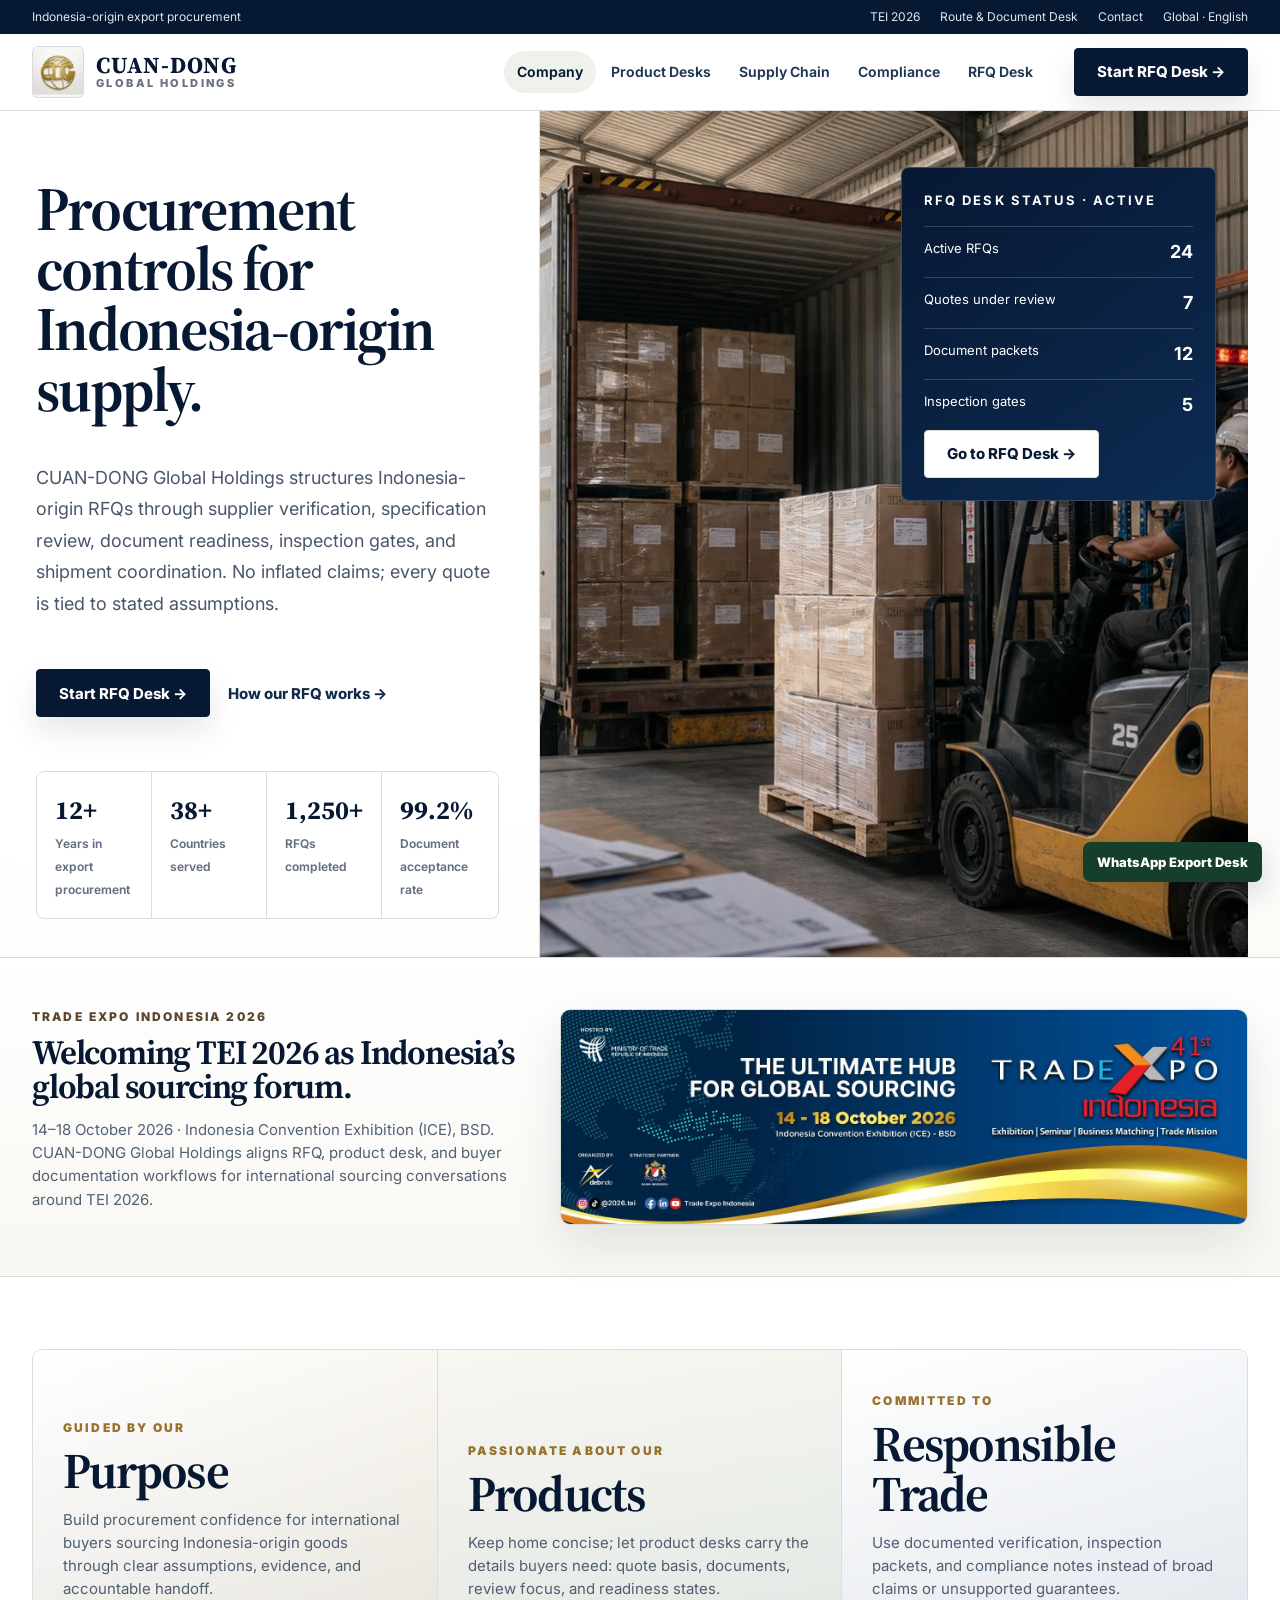
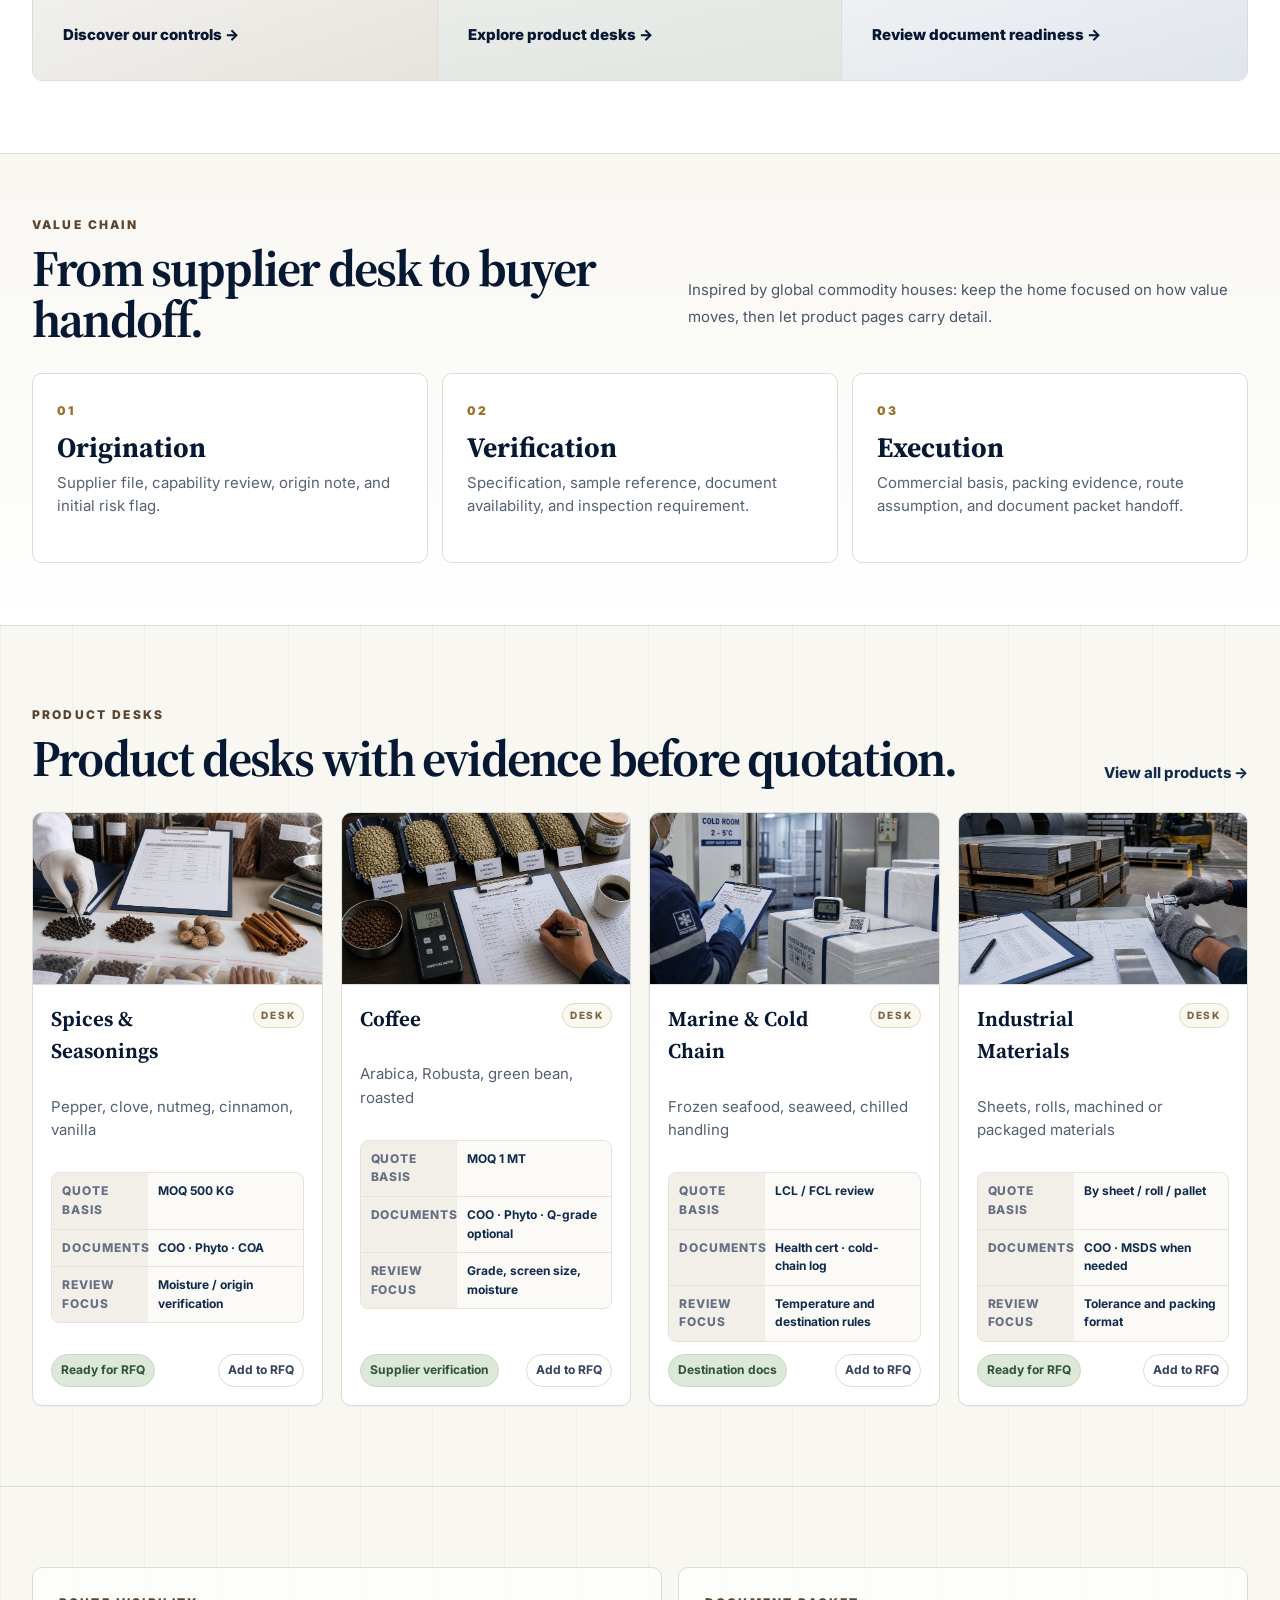
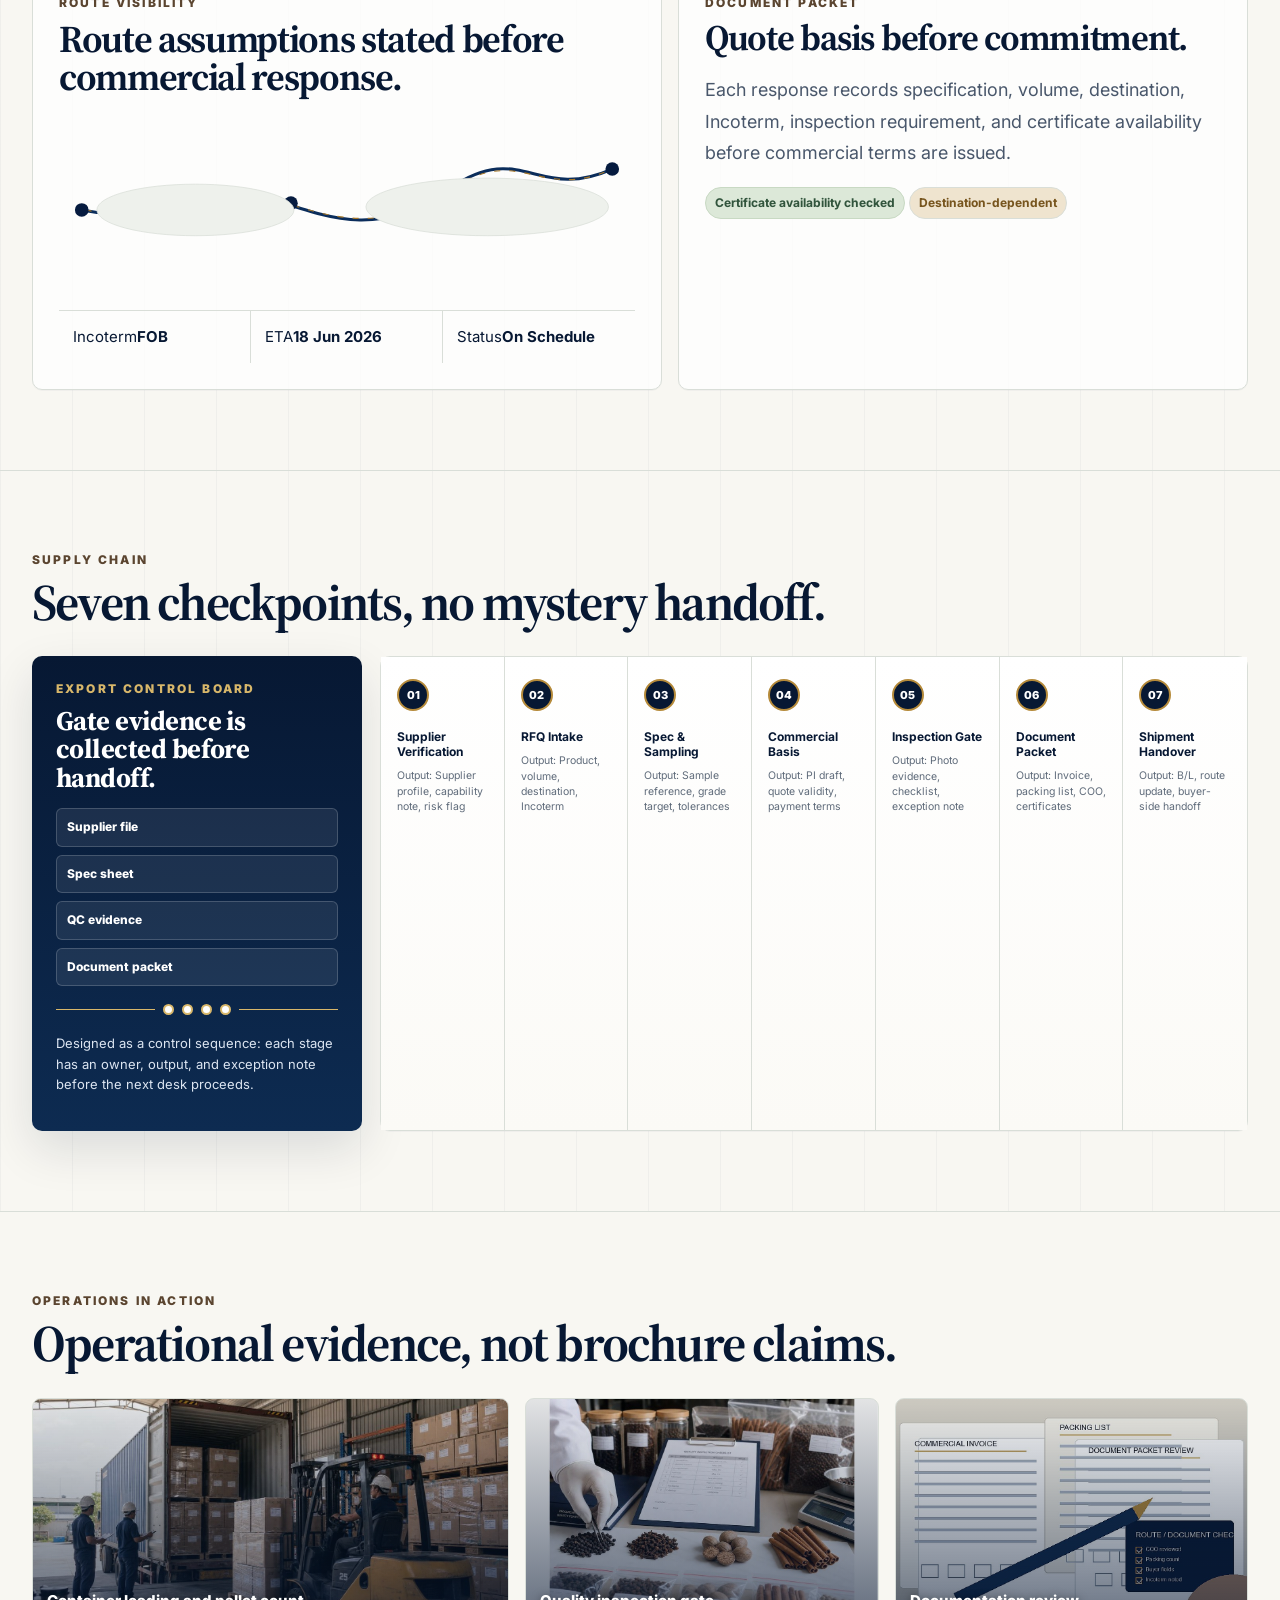
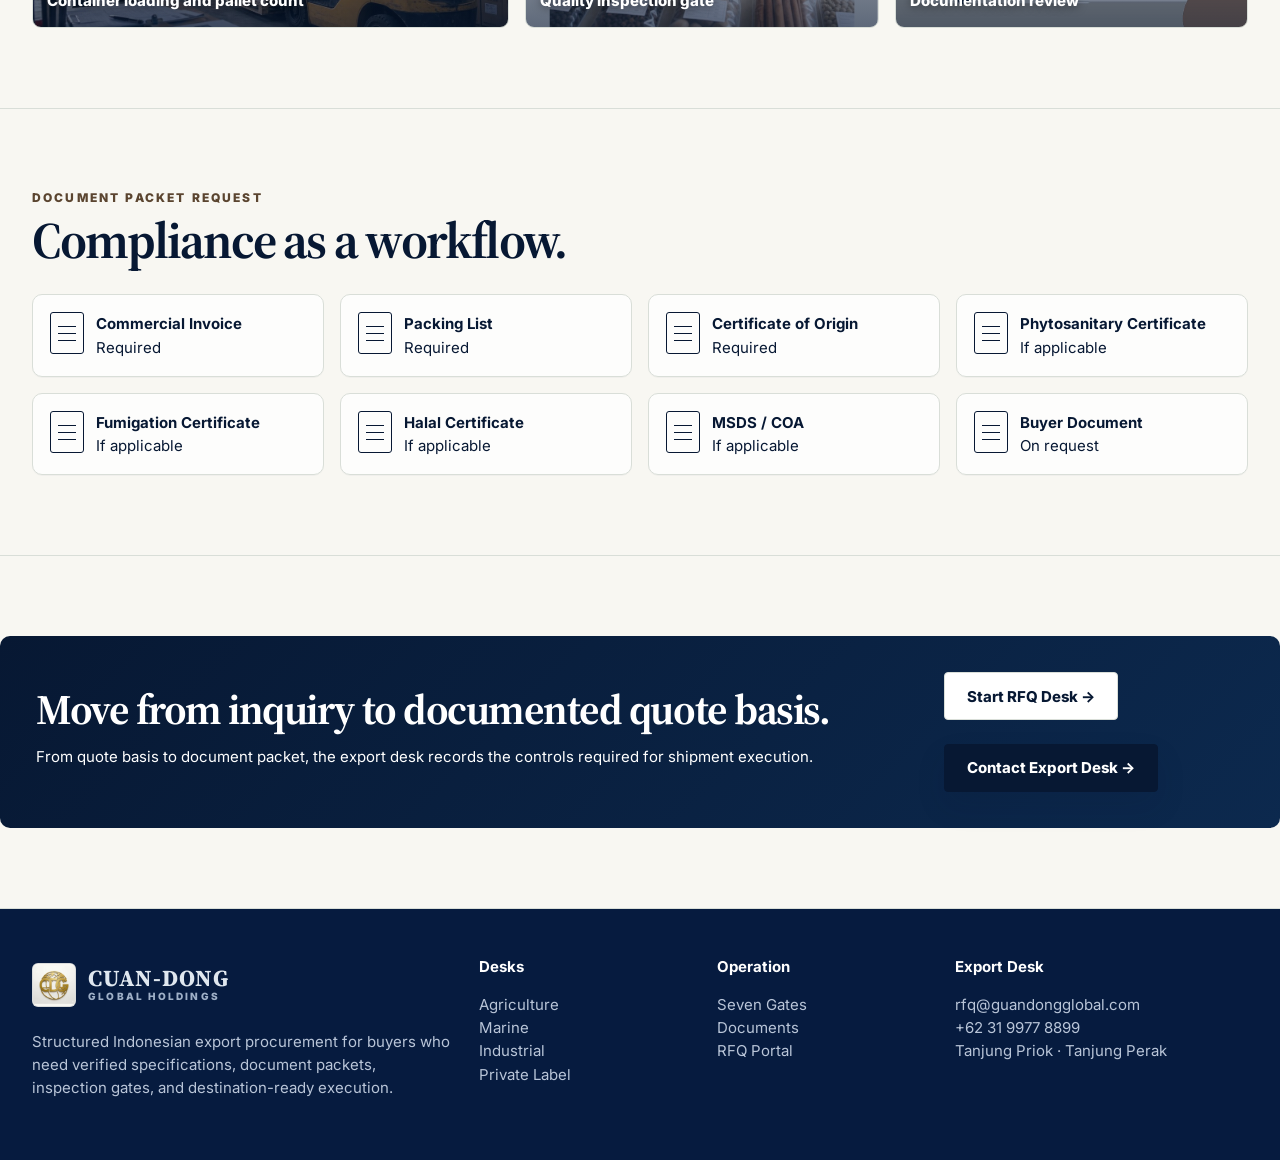
==== commit 3b8e3a2e: "Refine navigation and homepage layout from LDC reference" ====
--- a/index.html
+++ b/index.html
@@ -1 +1,36 @@
-<!doctype html><html lang="en"><head><meta charset="utf-8"><meta name="viewport" content="width=device-width, initial-scale=1"><title>CUAN-DONG Global Holdings</title><meta name="description" content="CUAN-DONG Global Holdings — Indonesian export procurement, RFQ desk, supply chain documentation."><link rel="preconnect" href="https://fonts.googleapis.com"><link rel="preconnect" href="https://fonts.gstatic.com" crossorigin><link href="https://fonts.googleapis.com/css2?family=Source+Serif+4:opsz,wght@8..60,500;8..60,600;8..60,700&family=Inter:wght@450;600;700;800&display=swap" rel="stylesheet"><link rel="icon" type="image/png" href="favicon.png?v=8"><link rel="stylesheet" href="assets/cuandong.css?v=8"></head><body><div class="page"><header class="site-header"><div class="wrap nav"><a class="brand brand-lockup" href="index.html" aria-label="CUAN-DONG Global Holdings home"><img src="assets/brand/cdg-mark.png?v=8" alt="CUAN-DONG mark"><span><b>CUAN-DONG</b><em>GLOBAL HOLDINGS</em></span></a><nav class="navlinks"><a class="active" href="index.html">Home</a><a class="" href="products.html">Products</a><a class="" href="supply-chain.html">Supply Chain</a><a class="" href="compliance.html">Compliance</a><a class="" href="contact.html">RFQ Desk</a></nav><a class="rfq-btn" href="contact.html">Start RFQ Desk →</a><button class="hamb btn secondary">Menu</button></div></header><main><section class="wrap hero"><div class="hero-copy"><h1>Procurement controls for Indonesia-origin supply.</h1><p class="lead">CUAN-DONG Global Holdings structures Indonesia-origin RFQs through supplier verification, specification review, document readiness, inspection gates, and shipment coordination. No inflated claims; every quote is tied to stated assumptions.</p><div class="hero-actions"><a class="btn" href="contact.html">Start RFQ Desk →</a><a class="text-link" href="supply-chain.html">How our RFQ works →</a></div><div class="evidence"><div class="ev"><strong>12+</strong><span>Years in export procurement</span></div><div class="ev"><strong>38+</strong><span>Countries served</span></div><div class="ev"><strong>1,250+</strong><span>RFQs completed</span></div><div class="ev"><strong>99.2%</strong><span>Document acceptance rate</span></div></div></div><div class="hero-media"><img src="assets/generated/cuandong-warehouse-loading.jpg" alt="Indonesian export warehouse container loading"><aside class="status-panel"><h3>RFQ Desk Status · Active</h3><div class="status-row"><span>Active RFQs</span><b>24</b></div><div class="status-row"><span>Quotes under review</span><b>7</b></div><div class="status-row"><span>Document packets</span><b>12</b></div><div class="status-row"><span>Inspection gates</span><b>5</b></div><a class="btn secondary" href="contact.html">Go to RFQ Desk →</a></aside></div></section><section class="tei-strip"><div class="wrap tei-card"><div class="tei-copy"><div class="kicker">Trade Expo Indonesia 2026</div><h2>Welcoming TEI 2026 as Indonesia’s global sourcing forum.</h2><p>14–18 October 2026 · Indonesia Convention Exhibition (ICE), BSD. CUAN-DONG Global Holdings aligns RFQ, product desk, and buyer documentation workflows for international sourcing conversations around TEI 2026.</p></div><img src="assets/event/trade-expo-indonesia-2026.jpg" alt="Trade Expo Indonesia 2026 banner"></div></section><section class="section value-chain-strip"><div class="wrap"><div class="section-head"><div><div class="kicker">Value chain</div><h2>From supplier desk to buyer handoff.</h2></div><p class="lead chain-lead">Inspired by global commodity houses: keep the home focused on how value moves, then let product pages carry detail.</p></div><div class="value-chain"><article><span>01</span><h3>Origination</h3><p>Supplier file, capability review, origin note, and initial risk flag.</p></article><article><span>02</span><h3>Verification</h3><p>Specification, sample reference, document availability, and inspection requirement.</p></article><article><span>03</span><h3>Execution</h3><p>Commercial basis, packing evidence, route assumption, and document packet handoff.</p></article></div></div></section><section class="section"><div class="wrap"><div class="section-head"><div><div class="kicker">Product desks</div><h2>Product desks with evidence before quotation.</h2></div><a class="text-link" href="products.html">View all products →</a></div><div class="grid product-grid"><article class="card product"><div class="thumb spice"></div><div class="product-body"><div class="product-head"><h3>Spices & Seasonings</h3><span class="desk-code">DESK</span></div><p>Pepper, clove, nutmeg, cinnamon, vanilla</p><dl class="procure-facts"><div><dt>Quote basis</dt><dd>MOQ 500 KG</dd></div><div><dt>Documents</dt><dd>COO · Phyto · COA</dd></div><div><dt>Review focus</dt><dd>Moisture / origin verification</dd></div></dl><div class="meta product-actions"><span class="chip ok">Ready for RFQ</span><button class="chip" data-rfq="Spices & Seasonings">Add to RFQ</button></div></div></article><article class="card product"><div class="thumb coffee"></div><div class="product-body"><div class="product-head"><h3>Coffee</h3><span class="desk-code">DESK</span></div><p>Arabica, Robusta, green bean, roasted</p><dl class="procure-facts"><div><dt>Quote basis</dt><dd>MOQ 1 MT</dd></div><div><dt>Documents</dt><dd>COO · Phyto · Q-grade optional</dd></div><div><dt>Review focus</dt><dd>Grade, screen size, moisture</dd></div></dl><div class="meta product-actions"><span class="chip ok">Supplier verification</span><button class="chip" data-rfq="Coffee">Add to RFQ</button></div></div></article><article class="card product"><div class="thumb marine"></div><div class="product-body"><div class="product-head"><h3>Marine & Cold Chain</h3><span class="desk-code">DESK</span></div><p>Frozen seafood, seaweed, chilled handling</p><dl class="procure-facts"><div><dt>Quote basis</dt><dd>LCL / FCL review</dd></div><div><dt>Documents</dt><dd>Health cert · cold-chain log</dd></div><div><dt>Review focus</dt><dd>Temperature and destination rules</dd></div></dl><div class="meta product-actions"><span class="chip ok">Destination docs</span><button class="chip" data-rfq="Marine & Cold Chain">Add to RFQ</button></div></div></article><article class="card product"><div class="thumb ind"></div><div class="product-body"><div class="product-head"><h3>Industrial Materials</h3><span class="desk-code">DESK</span></div><p>Sheets, rolls, machined or packaged materials</p><dl class="procure-facts"><div><dt>Quote basis</dt><dd>By sheet / roll / pallet</dd></div><div><dt>Documents</dt><dd>COO · MSDS when needed</dd></div><div><dt>Review focus</dt><dd>Tolerance and packing format</dd></div></dl><div class="meta product-actions"><span class="chip ok">Ready for RFQ</span><button class="chip" data-rfq="Industrial Materials">Add to RFQ</button></div></div></article></div></div></section><section class="section"><div class="wrap route"><div class="panel map"><div class="kicker">Route visibility</div><h2 style="font-size:38px">Route assumptions stated before commercial response.</h2><svg viewBox="0 0 760 210" aria-hidden="true"><path d="M30 130 C120 150 180 82 270 112 S420 168 515 102 630 120 730 76" fill="none" stroke="#0b2d5b" stroke-width="4"/><path d="M35 130 C122 149 185 85 271 112 S421 165 516 103 632 120 730 76" fill="none" stroke="#a7782a" stroke-width="1.5" stroke-dasharray="8 12"/><g fill="#061b3f"><circle cx="30" cy="130" r="9"/><circle cx="306" cy="121" r="9"/><circle cx="515" cy="102" r="9"/><circle cx="730" cy="76" r="9"/></g><g fill="#eef1ec" stroke="#d9ded8"><ellipse cx="180" cy="130" rx="130" ry="34"/><ellipse cx="565" cy="126" rx="160" ry="38"/></g></svg><div class="route-stats"><div><span>Incoterm</span><b>FOB</b></div><div><span>ETA</span><b>18 Jun 2026</b></div><div><span>Status</span><b>On Schedule</b></div></div></div><div class="panel" style="padding:26px"><div class="kicker">Document packet</div><h2 style="font-size:36px">Quote basis before commitment.</h2><p class="lead">Each response records specification, volume, destination, Incoterm, inspection requirement, and certificate availability before commercial terms are issued.</p><span class="chip ok">Certificate availability checked</span> <span class="chip warn">Destination-dependent</span></div></div></section><section class="section"><div class="wrap"><div class="section-head"><div><div class="kicker">Supply chain</div><h2>Seven checkpoints, no mystery handoff.</h2></div></div><div class="gate-system"><aside class="control-visual"><div class="kicker">Export control board</div><h3>Gate evidence is collected before handoff.</h3><div class="packet-stack"><span>Supplier file</span><span>Spec sheet</span><span>QC evidence</span><span>Document packet</span></div><div class="route-mini"><i></i><i></i><i></i><i></i></div><p>Designed as a control sequence: each stage has an owner, output, and exception note before the next desk proceeds.</p></aside><div class="panel workflow control-flow"><div class="gate"><div class="num">01</div><div class="ico">□</div><b>Supplier Verification</b><small>Output: Supplier profile, capability note, risk flag</small></div><div class="gate"><div class="num">02</div><div class="ico">□</div><b>RFQ Intake</b><small>Output: Product, volume, destination, Incoterm</small></div><div class="gate"><div class="num">03</div><div class="ico">□</div><b>Spec & Sampling</b><small>Output: Sample reference, grade target, tolerances</small></div><div class="gate"><div class="num">04</div><div class="ico">□</div><b>Commercial Basis</b><small>Output: PI draft, quote validity, payment terms</small></div><div class="gate"><div class="num">05</div><div class="ico">□</div><b>Inspection Gate</b><small>Output: Photo evidence, checklist, exception note</small></div><div class="gate"><div class="num">06</div><div class="ico">□</div><b>Document Packet</b><small>Output: Invoice, packing list, COO, certificates</small></div><div class="gate"><div class="num">07</div><div class="ico">□</div><b>Shipment Handover</b><small>Output: B/L, route update, buyer-side handoff</small></div></div></div></div></div></section><section class="section"><div class="wrap"><div class="section-head"><div><div class="kicker">Operations in action</div><h2>Operational evidence, not brochure claims.</h2></div></div><div class="grid ops"><div class="photo op-loading">Container loading and pallet count</div><div class="photo op-qc">Quality inspection gate</div><div class="photo op-docs">Documentation review</div></div></div></section><section class="section"><div class="wrap"><div class="section-head"><div><div class="kicker">Document packet request</div><h2>Compliance as a workflow.</h2></div></div><div class="grid doc-grid"><article class="card doc"><i></i><div><b>Commercial Invoice</b><br><span>Required</span></div></article><article class="card doc"><i></i><div><b>Packing List</b><br><span>Required</span></div></article><article class="card doc"><i></i><div><b>Certificate of Origin</b><br><span>Required</span></div></article><article class="card doc"><i></i><div><b>Phytosanitary Certificate</b><br><span>If applicable</span></div></article><article class="card doc"><i></i><div><b>Fumigation Certificate</b><br><span>If applicable</span></div></article><article class="card doc"><i></i><div><b>Halal Certificate</b><br><span>If applicable</span></div></article><article class="card doc"><i></i><div><b>MSDS / COA</b><br><span>If applicable</span></div></article><article class="card doc"><i></i><div><b>Buyer Document</b><br><span>On request</span></div></article></div></div></section><section class="section"><div class="wrap close"><div><h2>Move from inquiry to documented quote basis.</h2><p>From quote basis to document packet, the export desk records the controls required for shipment execution.</p></div><div><a class="btn secondary" href="contact.html">Start RFQ Desk →</a><br><br><a class="btn" href="mailto:rfq@guandongglobal.com">Contact Export Desk →</a></div></div></section></main><footer class="footer"><div class="wrap footgrid"><div><a class="brand brand-lockup footer-lockup" href="index.html" aria-label="CUAN-DONG Global Holdings home"><img src="assets/brand/cdg-mark.png?v=8" alt="CUAN-DONG mark"><span><b>CUAN-DONG</b><em>GLOBAL HOLDINGS</em></span></a><p>Structured Indonesian export procurement for buyers who need verified specifications, document packets, inspection gates, and destination-ready execution.</p></div><div><h4>Desks</h4><p><a href="products.html">Agriculture</a><br><a href="products.html">Marine</a><br><a href="products.html">Industrial</a><br><a href="products.html">Private Label</a></p></div><div><h4>Operation</h4><p><a href="supply-chain.html">Seven Gates</a><br><a href="compliance.html">Documents</a><br><a href="contact.html">RFQ Portal</a></p></div><div><h4>Export Desk</h4><p>rfq@guandongglobal.com<br>+62 31 9977 8899<br>Tanjung Priok · Tanjung Perak</p></div></div></footer><a class="wa" href="https://wa.me/623199778899?text=Hi%20CUAN-DONG Global Holdings%2C%20I%20want%20to%20discuss%20an%20RFQ%20draft.">WhatsApp Export Desk</a><div class="toast"></div></div><script src="assets/cuandong.js"></script></body></html>
+<!doctype html><html lang="en"><head><meta charset="utf-8"><meta name="viewport" content="width=device-width, initial-scale=1"><title>CUAN-DONG Global Holdings | Indonesia-Origin Export Procurement & RFQ Desk</title><meta name="description" content="CUAN-DONG Global Holdings structures Indonesia-origin export RFQs through supplier verification, product desks, document readiness, inspection gates, and shipment coordination."><link rel="preconnect" href="https://fonts.googleapis.com"><link rel="preconnect" href="https://fonts.gstatic.com" crossorigin><link href="https://fonts.googleapis.com/css2?family=Source+Serif+4:opsz,wght@8..60,500;8..60,600;8..60,700&family=Inter:wght@450;600;700;800&display=swap" rel="stylesheet"><link rel="icon" type="image/png" href="favicon.png?v=8"><link rel="manifest" href="site.webmanifest"><link rel="stylesheet" href="assets/cuandong.css?v=8">
+<!-- SEO:START -->
+<link rel="canonical" href="https://cuan-dong.com/">
+<meta name="robots" content="index, follow, max-image-preview:large">
+<meta name="author" content="CUAN-DONG Global Holdings">
+<meta name="theme-color" content="#071833">
+<meta property="og:site_name" content="CUAN-DONG Global Holdings">
+<meta property="og:type" content="website">
+<meta property="og:title" content="CUAN-DONG Global Holdings | Indonesia-Origin Export Procurement & RFQ Desk">
+<meta property="og:description" content="CUAN-DONG Global Holdings structures Indonesia-origin export RFQs through supplier verification, product desks, document readiness, inspection gates, and shipment coordination.">
+<meta property="og:url" content="https://cuan-dong.com/">
+<meta property="og:image" content="https://cuan-dong.com/assets/generated/cuandong-warehouse-loading.jpg">
+<meta property="og:locale" content="en_US">
+<meta name="twitter:card" content="summary_large_image">
+<meta name="twitter:title" content="CUAN-DONG Global Holdings | Indonesia-Origin Export Procurement & RFQ Desk">
+<meta name="twitter:description" content="CUAN-DONG Global Holdings structures Indonesia-origin export RFQs through supplier verification, product desks, document readiness, inspection gates, and shipment coordination.">
+<meta name="twitter:image" content="https://cuan-dong.com/assets/generated/cuandong-warehouse-loading.jpg">
+<script type="application/ld+json">{
+  "@context": "https://schema.org",
+  "@type": "Organization",
+  "name": "CUAN-DONG Global Holdings",
+  "url": "https://cuan-dong.com/",
+  "logo": "https://cuan-dong.com/assets/brand/cdg-mark.png",
+  "email": "rfq@guandongglobal.com",
+  "address": {"@type":"PostalAddress", "addressLocality":"Jakarta", "addressCountry":"ID"},
+  "sameAs": []
+}</script>
+<script type="application/ld+json">{
+  "@context": "https://schema.org",
+  "@type": "WebPage",
+  "name": "CUAN-DONG Global Holdings | Indonesia-Origin Export Procurement & RFQ Desk",
+  "url": "https://cuan-dong.com/",
+  "description": "CUAN-DONG Global Holdings structures Indonesia-origin export RFQs through supplier verification, product desks, document readiness, inspection gates, and shipment coordination.",
+  "isPartOf": {"@type":"WebSite", "name":"CUAN-DONG Global Holdings", "url":"https://cuan-dong.com/"}
+}</script>
+<!-- SEO:END --></head><body><div class="page"><header class="site-header ldc-header"><div class="utility-bar"><div class="wrap utility-inner"><span>Indonesia-origin export procurement</span><nav><a href="index.html#tei-2026">TEI 2026</a><a href="supply-chain.html">Route & Document Desk</a><a href="contact.html">Contact</a><span>Global · English</span></nav></div></div><div class="wrap nav corporate-nav"><a class="brand brand-lockup" href="index.html" aria-label="CUAN-DONG Global Holdings home"><img src="assets/brand/cdg-mark.png?v=8" alt="CUAN-DONG mark"><span><b>CUAN-DONG</b><em>GLOBAL HOLDINGS</em></span></a><nav class="navlinks corporate-links"><div class="nav-item"><a class="active" href="index.html">Company</a><div class="mega"><b>Who we are</b><p>Procurement controls for Indonesia-origin supply, built around RFQ evidence and buyer handoff.</p><a href="index.html#value-chain">Our value chain →</a></div></div><div class="nav-item"><a class="" href="products.html">Product Desks</a><div class="mega"><b>What we source</b><p>Eight desks covering agriculture, marine, industrial, private label, and specialty sourcing.</p><a href="products.html">View product desks →</a></div></div><div class="nav-item"><a class="" href="supply-chain.html">Supply Chain</a><div class="mega"><b>How we execute</b><p>Seven export gates from supplier verification to document packet and shipment handoff.</p><a href="supply-chain.html">See control process →</a></div></div><div class="nav-item"><a class="" href="compliance.html">Compliance</a><div class="mega"><b>Document readiness</b><p>Certificate conditions, buyer documents, and destination-dependent requirements.</p><a href="compliance.html">Review documents →</a></div></div><div class="nav-item"><a class="" href="contact.html">RFQ Desk</a><div class="mega"><b>Start a structured RFQ</b><p>Submit product, volume, destination, Incoterm, and document requirements.</p><a href="contact.html">Open RFQ desk →</a></div></div></nav><a class="rfq-btn" href="contact.html">Start RFQ Desk →</a><button class="hamb btn secondary">Menu</button></div></header><main><section class="wrap hero"><div class="hero-copy"><h1>Procurement controls for Indonesia-origin supply.</h1><p class="lead">CUAN-DONG Global Holdings structures Indonesia-origin RFQs through supplier verification, specification review, document readiness, inspection gates, and shipment coordination. No inflated claims; every quote is tied to stated assumptions.</p><div class="hero-actions"><a class="btn" href="contact.html">Start RFQ Desk →</a><a class="text-link" href="supply-chain.html">How our RFQ works →</a></div><div class="evidence"><div class="ev"><strong>12+</strong><span>Years in export procurement</span></div><div class="ev"><strong>38+</strong><span>Countries served</span></div><div class="ev"><strong>1,250+</strong><span>RFQs completed</span></div><div class="ev"><strong>99.2%</strong><span>Document acceptance rate</span></div></div></div><div class="hero-media"><img src="assets/generated/cuandong-warehouse-loading.jpg" alt="Indonesian export warehouse container loading"><aside class="status-panel"><h3>RFQ Desk Status · Active</h3><div class="status-row"><span>Active RFQs</span><b>24</b></div><div class="status-row"><span>Quotes under review</span><b>7</b></div><div class="status-row"><span>Document packets</span><b>12</b></div><div class="status-row"><span>Inspection gates</span><b>5</b></div><a class="btn secondary" href="contact.html">Go to RFQ Desk →</a></aside></div></section><section id="tei-2026" class="tei-strip"><div class="wrap tei-card"><div class="tei-copy"><div class="kicker">Trade Expo Indonesia 2026</div><h2>Welcoming TEI 2026 as Indonesia’s global sourcing forum.</h2><p>14–18 October 2026 · Indonesia Convention Exhibition (ICE), BSD. CUAN-DONG Global Holdings aligns RFQ, product desk, and buyer documentation workflows for international sourcing conversations around TEI 2026.</p></div><img src="assets/event/trade-expo-indonesia-2026.jpg" alt="Trade Expo Indonesia 2026 banner"></div></section><section class="section corporate-pillars"><div class="wrap"><div class="pillar-grid"><article class="pillar-card purpose"><span>Guided by our</span><h2>Purpose</h2><p>Build procurement confidence for international buyers sourcing Indonesia-origin goods through clear assumptions, evidence, and accountable handoff.</p><a href="supply-chain.html">Discover our controls →</a></article><article class="pillar-card products-pillar"><span>Passionate about our</span><h2>Products</h2><p>Keep home concise; let product desks carry the details buyers need: quote basis, documents, review focus, and readiness states.</p><a href="products.html">Explore product desks →</a></article><article class="pillar-card trust"><span>Committed to</span><h2>Responsible Trade</h2><p>Use documented verification, inspection packets, and compliance notes instead of broad claims or unsupported guarantees.</p><a href="compliance.html">Review document readiness →</a></article></div></div></section><section id="value-chain" class="section value-chain-strip"><div class="wrap"><div class="section-head"><div><div class="kicker">Value chain</div><h2>From supplier desk to buyer handoff.</h2></div><p class="lead chain-lead">Inspired by global commodity houses: keep the home focused on how value moves, then let product pages carry detail.</p></div><div class="value-chain"><article><span>01</span><h3>Origination</h3><p>Supplier file, capability review, origin note, and initial risk flag.</p></article><article><span>02</span><h3>Verification</h3><p>Specification, sample reference, document availability, and inspection requirement.</p></article><article><span>03</span><h3>Execution</h3><p>Commercial basis, packing evidence, route assumption, and document packet handoff.</p></article></div></div></section><section class="section"><div class="wrap"><div class="section-head"><div><div class="kicker">Product desks</div><h2>Product desks with evidence before quotation.</h2></div><a class="text-link" href="products.html">View all products →</a></div><div class="grid product-grid"><article class="card product"><div class="thumb spice"></div><div class="product-body"><div class="product-head"><h3>Spices & Seasonings</h3><span class="desk-code">DESK</span></div><p>Pepper, clove, nutmeg, cinnamon, vanilla</p><dl class="procure-facts"><div><dt>Quote basis</dt><dd>MOQ 500 KG</dd></div><div><dt>Documents</dt><dd>COO · Phyto · COA</dd></div><div><dt>Review focus</dt><dd>Moisture / origin verification</dd></div></dl><div class="meta product-actions"><span class="chip ok">Ready for RFQ</span><button class="chip" data-rfq="Spices & Seasonings">Add to RFQ</button></div></div></article><article class="card product"><div class="thumb coffee"></div><div class="product-body"><div class="product-head"><h3>Coffee</h3><span class="desk-code">DESK</span></div><p>Arabica, Robusta, green bean, roasted</p><dl class="procure-facts"><div><dt>Quote basis</dt><dd>MOQ 1 MT</dd></div><div><dt>Documents</dt><dd>COO · Phyto · Q-grade optional</dd></div><div><dt>Review focus</dt><dd>Grade, screen size, moisture</dd></div></dl><div class="meta product-actions"><span class="chip ok">Supplier verification</span><button class="chip" data-rfq="Coffee">Add to RFQ</button></div></div></article><article class="card product"><div class="thumb marine"></div><div class="product-body"><div class="product-head"><h3>Marine & Cold Chain</h3><span class="desk-code">DESK</span></div><p>Frozen seafood, seaweed, chilled handling</p><dl class="procure-facts"><div><dt>Quote basis</dt><dd>LCL / FCL review</dd></div><div><dt>Documents</dt><dd>Health cert · cold-chain log</dd></div><div><dt>Review focus</dt><dd>Temperature and destination rules</dd></div></dl><div class="meta product-actions"><span class="chip ok">Destination docs</span><button class="chip" data-rfq="Marine & Cold Chain">Add to RFQ</button></div></div></article><article class="card product"><div class="thumb ind"></div><div class="product-body"><div class="product-head"><h3>Industrial Materials</h3><span class="desk-code">DESK</span></div><p>Sheets, rolls, machined or packaged materials</p><dl class="procure-facts"><div><dt>Quote basis</dt><dd>By sheet / roll / pallet</dd></div><div><dt>Documents</dt><dd>COO · MSDS when needed</dd></div><div><dt>Review focus</dt><dd>Tolerance and packing format</dd></div></dl><div class="meta product-actions"><span class="chip ok">Ready for RFQ</span><button class="chip" data-rfq="Industrial Materials">Add to RFQ</button></div></div></article></div></div></section><section class="section"><div class="wrap route"><div class="panel map"><div class="kicker">Route visibility</div><h2 style="font-size:38px">Route assumptions stated before commercial response.</h2><svg viewBox="0 0 760 210" aria-hidden="true"><path d="M30 130 C120 150 180 82 270 112 S420 168 515 102 630 120 730 76" fill="none" stroke="#0b2d5b" stroke-width="4"/><path d="M35 130 C122 149 185 85 271 112 S421 165 516 103 632 120 730 76" fill="none" stroke="#a7782a" stroke-width="1.5" stroke-dasharray="8 12"/><g fill="#061b3f"><circle cx="30" cy="130" r="9"/><circle cx="306" cy="121" r="9"/><circle cx="515" cy="102" r="9"/><circle cx="730" cy="76" r="9"/></g><g fill="#eef1ec" stroke="#d9ded8"><ellipse cx="180" cy="130" rx="130" ry="34"/><ellipse cx="565" cy="126" rx="160" ry="38"/></g></svg><div class="route-stats"><div><span>Incoterm</span><b>FOB</b></div><div><span>ETA</span><b>18 Jun 2026</b></div><div><span>Status</span><b>On Schedule</b></div></div></div><div class="panel" style="padding:26px"><div class="kicker">Document packet</div><h2 style="font-size:36px">Quote basis before commitment.</h2><p class="lead">Each response records specification, volume, destination, Incoterm, inspection requirement, and certificate availability before commercial terms are issued.</p><span class="chip ok">Certificate availability checked</span> <span class="chip warn">Destination-dependent</span></div></div></section><section class="section"><div class="wrap"><div class="section-head"><div><div class="kicker">Supply chain</div><h2>Seven checkpoints, no mystery handoff.</h2></div></div><div class="gate-system"><aside class="control-visual"><div class="kicker">Export control board</div><h3>Gate evidence is collected before handoff.</h3><div class="packet-stack"><span>Supplier file</span><span>Spec sheet</span><span>QC evidence</span><span>Document packet</span></div><div class="route-mini"><i></i><i></i><i></i><i></i></div><p>Designed as a control sequence: each stage has an owner, output, and exception note before the next desk proceeds.</p></aside><div class="panel workflow control-flow"><div class="gate"><div class="num">01</div><div class="ico">□</div><b>Supplier Verification</b><small>Output: Supplier profile, capability note, risk flag</small></div><div class="gate"><div class="num">02</div><div class="ico">□</div><b>RFQ Intake</b><small>Output: Product, volume, destination, Incoterm</small></div><div class="gate"><div class="num">03</div><div class="ico">□</div><b>Spec & Sampling</b><small>Output: Sample reference, grade target, tolerances</small></div><div class="gate"><div class="num">04</div><div class="ico">□</div><b>Commercial Basis</b><small>Output: PI draft, quote validity, payment terms</small></div><div class="gate"><div class="num">05</div><div class="ico">□</div><b>Inspection Gate</b><small>Output: Photo evidence, checklist, exception note</small></div><div class="gate"><div class="num">06</div><div class="ico">□</div><b>Document Packet</b><small>Output: Invoice, packing list, COO, certificates</small></div><div class="gate"><div class="num">07</div><div class="ico">□</div><b>Shipment Handover</b><small>Output: B/L, route update, buyer-side handoff</small></div></div></div></div></div></section><section class="section"><div class="wrap"><div class="section-head"><div><div class="kicker">Operations in action</div><h2>Operational evidence, not brochure claims.</h2></div></div><div class="grid ops"><div class="photo op-loading">Container loading and pallet count</div><div class="photo op-qc">Quality inspection gate</div><div class="photo op-docs">Documentation review</div></div></div></section><section class="section"><div class="wrap"><div class="section-head"><div><div class="kicker">Document packet request</div><h2>Compliance as a workflow.</h2></div></div><div class="grid doc-grid"><article class="card doc"><i></i><div><b>Commercial Invoice</b><br><span>Required</span></div></article><article class="card doc"><i></i><div><b>Packing List</b><br><span>Required</span></div></article><article class="card doc"><i></i><div><b>Certificate of Origin</b><br><span>Required</span></div></article><article class="card doc"><i></i><div><b>Phytosanitary Certificate</b><br><span>If applicable</span></div></article><article class="card doc"><i></i><div><b>Fumigation Certificate</b><br><span>If applicable</span></div></article><article class="card doc"><i></i><div><b>Halal Certificate</b><br><span>If applicable</span></div></article><article class="card doc"><i></i><div><b>MSDS / COA</b><br><span>If applicable</span></div></article><article class="card doc"><i></i><div><b>Buyer Document</b><br><span>On request</span></div></article></div></div></section><section class="section"><div class="wrap close"><div><h2>Move from inquiry to documented quote basis.</h2><p>From quote basis to document packet, the export desk records the controls required for shipment execution.</p></div><div><a class="btn secondary" href="contact.html">Start RFQ Desk →</a><br><br><a class="btn" href="mailto:rfq@guandongglobal.com">Contact Export Desk →</a></div></div></section></main><footer class="footer"><div class="wrap footgrid"><div><a class="brand brand-lockup footer-lockup" href="index.html" aria-label="CUAN-DONG Global Holdings home"><img src="assets/brand/cdg-mark.png?v=8" alt="CUAN-DONG mark"><span><b>CUAN-DONG</b><em>GLOBAL HOLDINGS</em></span></a><p>Structured Indonesian export procurement for buyers who need verified specifications, document packets, inspection gates, and destination-ready execution.</p></div><div><h4>Desks</h4><p><a href="products.html">Agriculture</a><br><a href="products.html">Marine</a><br><a href="products.html">Industrial</a><br><a href="products.html">Private Label</a></p></div><div><h4>Operation</h4><p><a href="supply-chain.html">Seven Gates</a><br><a href="compliance.html">Documents</a><br><a href="contact.html">RFQ Portal</a></p></div><div><h4>Export Desk</h4><p>rfq@guandongglobal.com<br>+62 31 9977 8899<br>Tanjung Priok · Tanjung Perak</p></div></div></footer><a class="wa" href="https://wa.me/623199778899?text=Hi%20CUAN-DONG Global Holdings%2C%20I%20want%20to%20discuss%20an%20RFQ%20draft.">WhatsApp Export Desk</a><div class="toast"></div></div><script src="assets/cuandong.js"></script></body></html>
--- a/assets/cuandong.css
+++ b/assets/cuandong.css
@@ -39,3 +39,7 @@
 @media(max-width:620px){.brand-lockup{min-width:52px!important;width:52px!important;gap:0;overflow:hidden}.brand-lockup img{width:46px;height:46px}.brand-lockup span{display:none!important}}
 @media(min-width:981px){.brand-lockup{min-width:268px}.brand-lockup b{font-size:23px}}
 @media(min-width:621px){.brand-lockup img{object-fit:cover;background:#f8f7f2}.site-header .brand-lockup img{width:52px;height:52px}}
+/* LDC-inspired corporate navigation and layout refinement */
+.ldc-header{height:auto;background:rgba(255,255,255,.94);backdrop-filter:blur(16px)}.utility-bar{height:34px;background:#071833;color:#dfe7ef;font-size:12px}.utility-inner{height:34px;display:flex;align-items:center;justify-content:space-between;gap:16px}.utility-inner nav{display:flex;align-items:center;gap:20px}.utility-inner a{color:#dfe7ef}.utility-inner a:hover{color:#fff;text-decoration:underline}.corporate-nav{height:76px}.corporate-links{gap:2px}.nav-item{position:relative}.nav-item>a{display:inline-flex;align-items:center;height:42px}.nav-item:hover>a{background:#eef1ec;color:#071833}.mega{position:absolute;top:48px;left:0;width:292px;background:#fff;border:1px solid var(--line);box-shadow:0 24px 60px rgba(7,24,51,.16);border-radius:8px;padding:18px;opacity:0;visibility:hidden;transform:translateY(8px);transition:.18s;z-index:40}.nav-item:hover .mega{opacity:1;visibility:visible;transform:none}.mega b{display:block;font-family:var(--serif);font-size:22px;line-height:1.05;color:#071833;margin-bottom:8px}.mega p{margin:0 0 12px;color:#5d6878;font-size:13px;line-height:1.45}.mega a{font-size:13px;font-weight:850;color:#9a742e}.corporate-pillars{background:#fff;padding:72px 0;border-bottom:1px solid var(--line)}.pillar-grid{display:grid;grid-template-columns:repeat(3,1fr);gap:0;border:1px solid var(--line);border-radius:10px;overflow:hidden}.pillar-card{min-height:330px;padding:34px 30px;display:flex;flex-direction:column;justify-content:flex-end;background:#f8f7f2;border-right:1px solid var(--line);position:relative}.pillar-card:last-child{border-right:0}.pillar-card:before{content:"";position:absolute;inset:0;background:linear-gradient(180deg,rgba(7,24,51,0),rgba(7,24,51,.06));pointer-events:none}.pillar-card span{text-transform:uppercase;letter-spacing:.18em;font-size:12px;font-weight:900;color:#9a742e}.pillar-card h2{font-size:50px;margin:8px 0 12px}.pillar-card p{color:#526174;margin:0 0 22px}.pillar-card a{font-weight:850;color:#071833}.pillar-card.purpose{background:linear-gradient(135deg,#fff,#f4f0e6)}.pillar-card.products-pillar{background:linear-gradient(135deg,#f8f7f2,#eef3ed)}.pillar-card.trust{background:linear-gradient(135deg,#fff,#eef2f7)}.site-header+main{padding-top:0}.site-header{position:sticky;top:0;z-index:60}
+@media(max-width:1100px){.utility-bar{display:none}.corporate-nav{height:76px}.corporate-links{display:none}.pillar-grid{grid-template-columns:1fr}.pillar-card{min-height:230px;border-right:0;border-bottom:1px solid var(--line)}.pillar-card:last-child{border-bottom:0}.mega{display:none}}
+@media(max-width:620px){.corporate-nav{height:72px}.pillar-card{padding:26px 22px}.pillar-card h2{font-size:38px}.brand-lockup{min-width:52px!important;width:52px!important}}
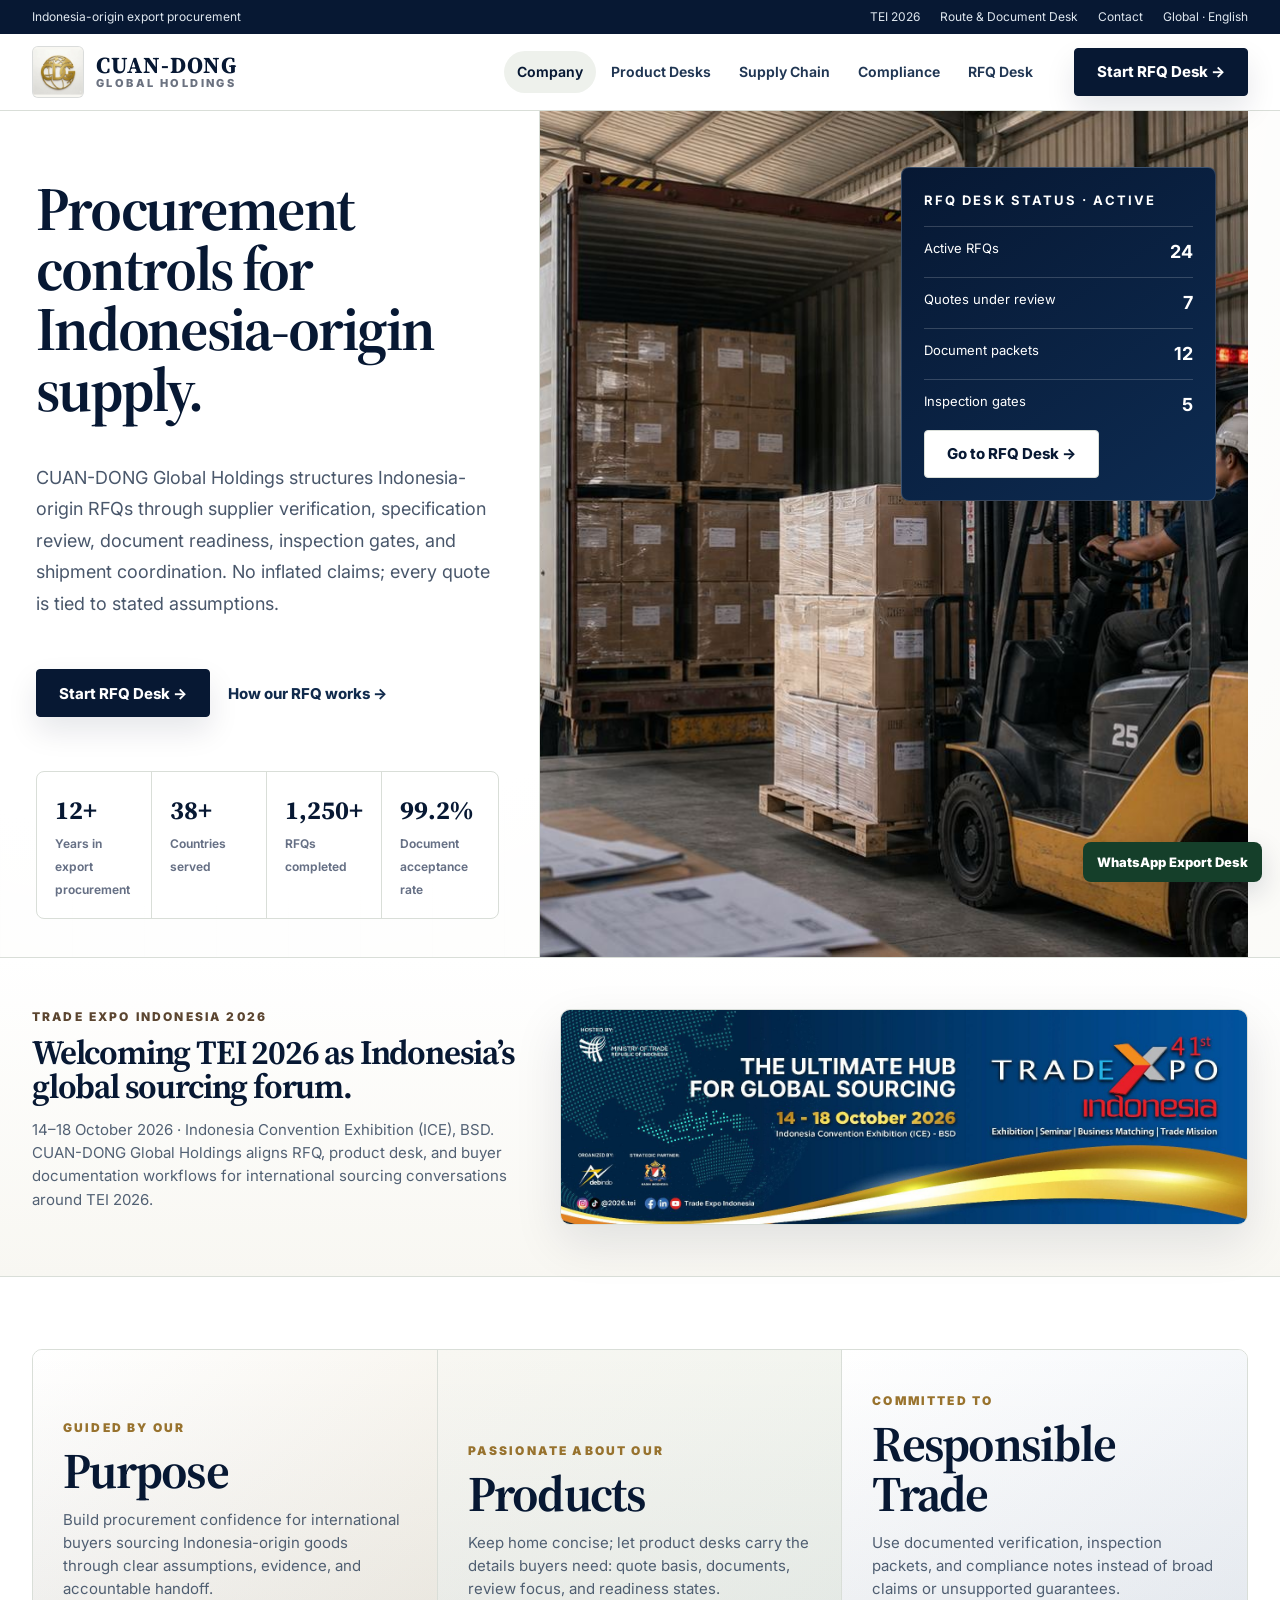
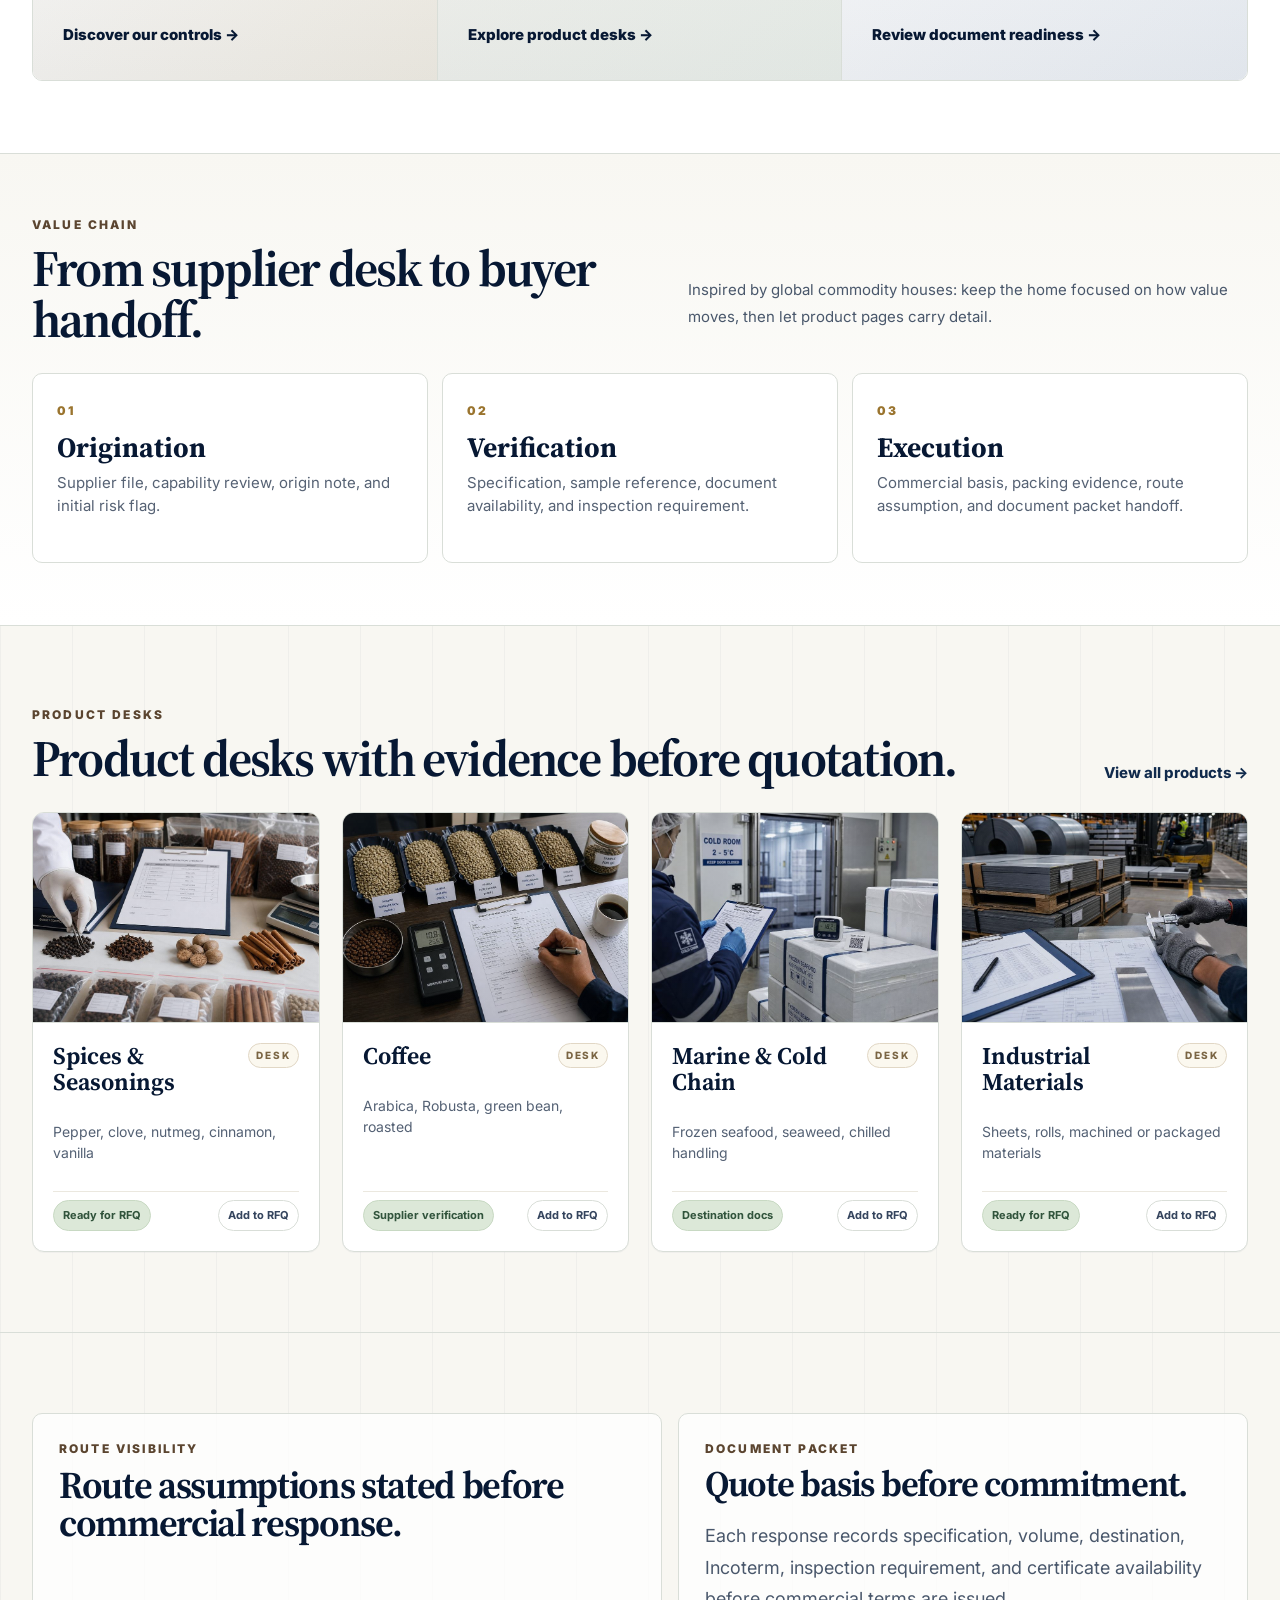
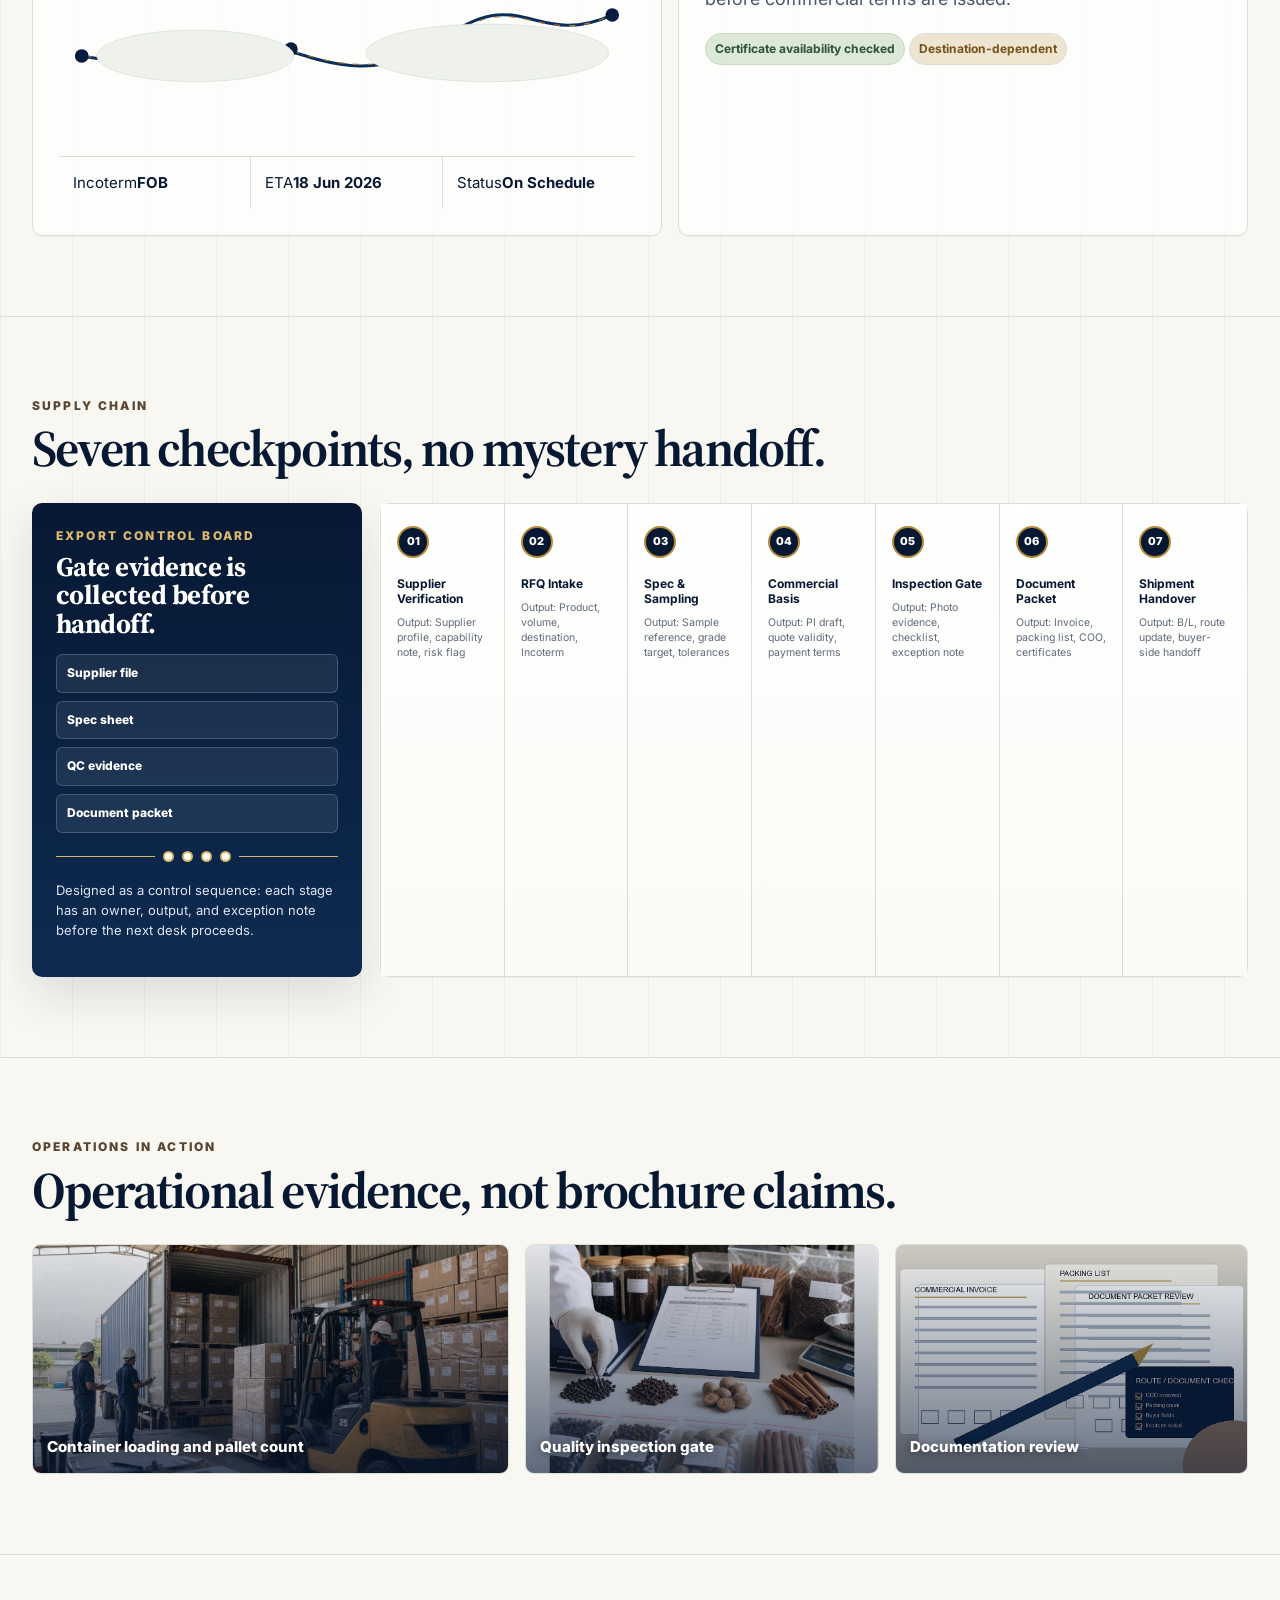
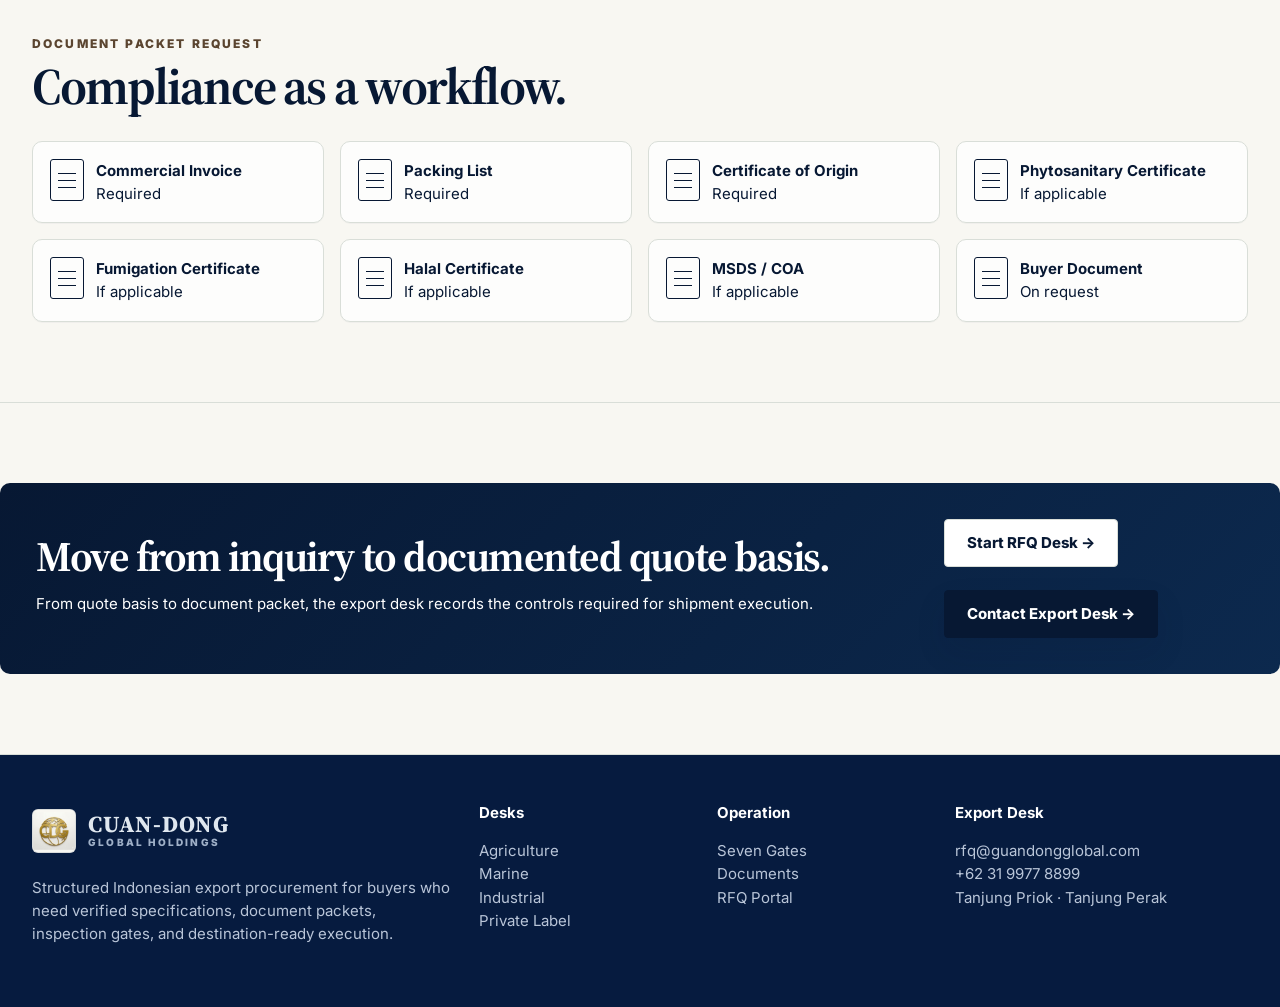
==== commit 1b44fb53: "Clean up product card visuals and generated desk imagery" ====
--- a/index.html
+++ b/index.html
@@ -1,4 +1,4 @@
-<!doctype html><html lang="en"><head><meta charset="utf-8"><meta name="viewport" content="width=device-width, initial-scale=1"><title>CUAN-DONG Global Holdings | Indonesia-Origin Export Procurement & RFQ Desk</title><meta name="description" content="CUAN-DONG Global Holdings structures Indonesia-origin export RFQs through supplier verification, product desks, document readiness, inspection gates, and shipment coordination."><link rel="preconnect" href="https://fonts.googleapis.com"><link rel="preconnect" href="https://fonts.gstatic.com" crossorigin><link href="https://fonts.googleapis.com/css2?family=Source+Serif+4:opsz,wght@8..60,500;8..60,600;8..60,700&family=Inter:wght@450;600;700;800&display=swap" rel="stylesheet"><link rel="icon" type="image/png" href="favicon.png?v=8"><link rel="manifest" href="site.webmanifest"><link rel="stylesheet" href="assets/cuandong.css?v=8">
+<!doctype html><html lang="en"><head><meta charset="utf-8"><meta name="viewport" content="width=device-width, initial-scale=1"><title>CUAN-DONG Global Holdings | Indonesia-Origin Export Procurement & RFQ Desk</title><meta name="description" content="CUAN-DONG Global Holdings structures Indonesia-origin export RFQs through supplier verification, product desks, document readiness, inspection gates, and shipment coordination."><link rel="preconnect" href="https://fonts.googleapis.com"><link rel="preconnect" href="https://fonts.gstatic.com" crossorigin><link href="https://fonts.googleapis.com/css2?family=Source+Serif+4:opsz,wght@8..60,500;8..60,600;8..60,700&family=Inter:wght@450;600;700;800&display=swap" rel="stylesheet"><link rel="icon" type="image/png" href="favicon.png?v=8"><link rel="manifest" href="site.webmanifest"><link rel="stylesheet" href="assets/cuandong.css?v=9">
 <!-- SEO:START -->
 <link rel="canonical" href="https://cuan-dong.com/">
 <meta name="robots" content="index, follow, max-image-preview:large">
--- a/assets/cuandong.css
+++ b/assets/cuandong.css
@@ -43,3 +43,9 @@
 .ldc-header{height:auto;background:rgba(255,255,255,.94);backdrop-filter:blur(16px)}.utility-bar{height:34px;background:#071833;color:#dfe7ef;font-size:12px}.utility-inner{height:34px;display:flex;align-items:center;justify-content:space-between;gap:16px}.utility-inner nav{display:flex;align-items:center;gap:20px}.utility-inner a{color:#dfe7ef}.utility-inner a:hover{color:#fff;text-decoration:underline}.corporate-nav{height:76px}.corporate-links{gap:2px}.nav-item{position:relative}.nav-item>a{display:inline-flex;align-items:center;height:42px}.nav-item:hover>a{background:#eef1ec;color:#071833}.mega{position:absolute;top:48px;left:0;width:292px;background:#fff;border:1px solid var(--line);box-shadow:0 24px 60px rgba(7,24,51,.16);border-radius:8px;padding:18px;opacity:0;visibility:hidden;transform:translateY(8px);transition:.18s;z-index:40}.nav-item:hover .mega{opacity:1;visibility:visible;transform:none}.mega b{display:block;font-family:var(--serif);font-size:22px;line-height:1.05;color:#071833;margin-bottom:8px}.mega p{margin:0 0 12px;color:#5d6878;font-size:13px;line-height:1.45}.mega a{font-size:13px;font-weight:850;color:#9a742e}.corporate-pillars{background:#fff;padding:72px 0;border-bottom:1px solid var(--line)}.pillar-grid{display:grid;grid-template-columns:repeat(3,1fr);gap:0;border:1px solid var(--line);border-radius:10px;overflow:hidden}.pillar-card{min-height:330px;padding:34px 30px;display:flex;flex-direction:column;justify-content:flex-end;background:#f8f7f2;border-right:1px solid var(--line);position:relative}.pillar-card:last-child{border-right:0}.pillar-card:before{content:"";position:absolute;inset:0;background:linear-gradient(180deg,rgba(7,24,51,0),rgba(7,24,51,.06));pointer-events:none}.pillar-card span{text-transform:uppercase;letter-spacing:.18em;font-size:12px;font-weight:900;color:#9a742e}.pillar-card h2{font-size:50px;margin:8px 0 12px}.pillar-card p{color:#526174;margin:0 0 22px}.pillar-card a{font-weight:850;color:#071833}.pillar-card.purpose{background:linear-gradient(135deg,#fff,#f4f0e6)}.pillar-card.products-pillar{background:linear-gradient(135deg,#f8f7f2,#eef3ed)}.pillar-card.trust{background:linear-gradient(135deg,#fff,#eef2f7)}.site-header+main{padding-top:0}.site-header{position:sticky;top:0;z-index:60}
 @media(max-width:1100px){.utility-bar{display:none}.corporate-nav{height:76px}.corporate-links{display:none}.pillar-grid{grid-template-columns:1fr}.pillar-card{min-height:230px;border-right:0;border-bottom:1px solid var(--line)}.pillar-card:last-child{border-bottom:0}.mega{display:none}}
 @media(max-width:620px){.corporate-nav{height:72px}.pillar-card{padding:26px 22px}.pillar-card h2{font-size:38px}.brand-lockup{min-width:52px!important;width:52px!important}}
+/* Visual QA repair: stop cramming table metadata into product image cards */
+.product-grid{gap:22px}.product{background:#fff;border-radius:12px;overflow:hidden}.product .thumb{height:210px;background-position:center!important}.product-body{padding:20px;gap:12px}.product-body>p{font-size:14px;line-height:1.55;min-height:44px}.product .procure-facts{display:none}.product-actions{padding-top:8px;border-top:1px solid #ebe8df}.product-actions .chip{font-size:11px}.product-head h3{font-size:24px;line-height:1.08}.desk-code{align-self:flex-start}.section .product-grid + .note{margin-top:16px}.product:hover .thumb{filter:saturate(.98) contrast(1.02)}
+/* Keep dense quote-basis information in the dedicated procurement table, not inside cards */
+.products-summary-note{margin-top:18px;color:#5f6b7a;font-size:14px}.table{font-size:14px}.table td,.table th{vertical-align:middle}.thumb.consumer{--img:url('generated/category-consumer-private-label.jpg')}.thumb.specialty{--img:url('generated/category-specialty-sourcing.jpg')}
+@media(max-width:1100px){.product .thumb{height:220px}.product-body>p{min-height:unset}}
+@media(max-width:620px){.product-grid{gap:18px}.product .thumb{height:220px}.product-head h3{font-size:22px}.product-body{padding:18px}}
